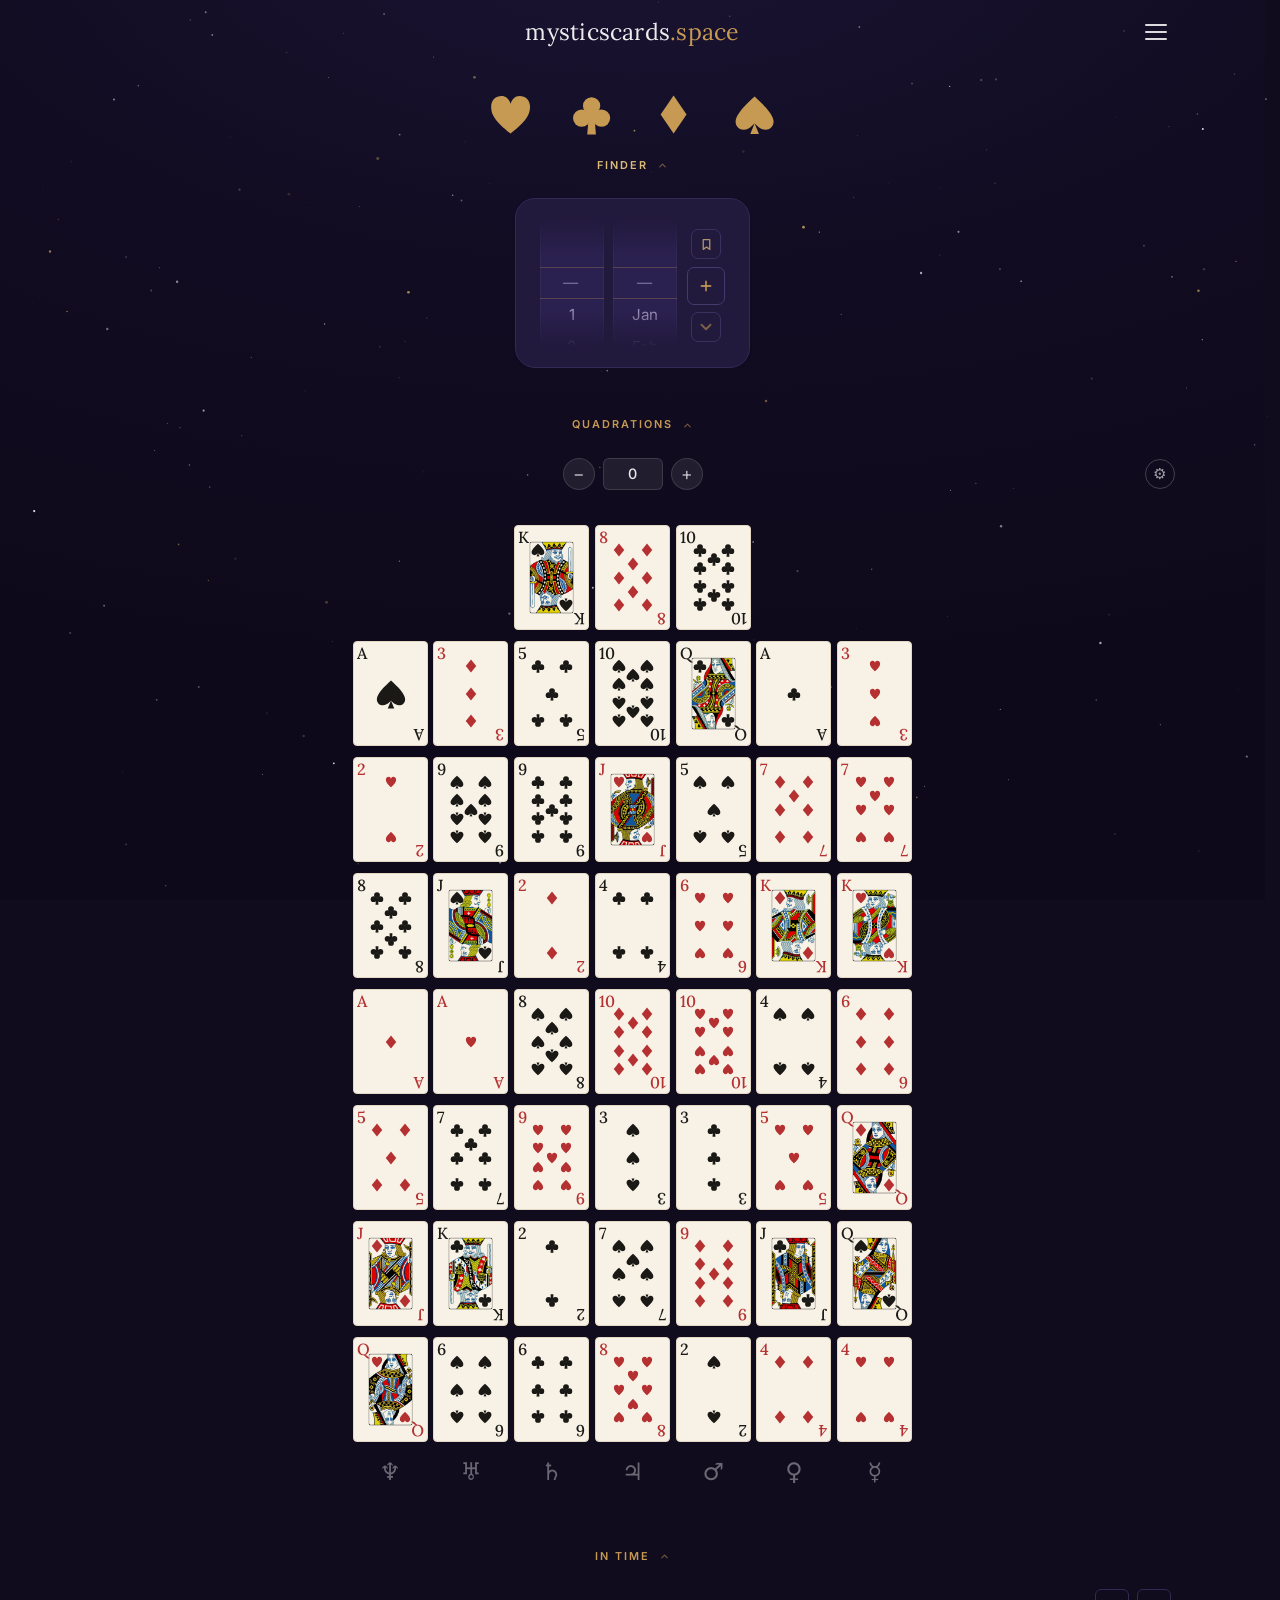
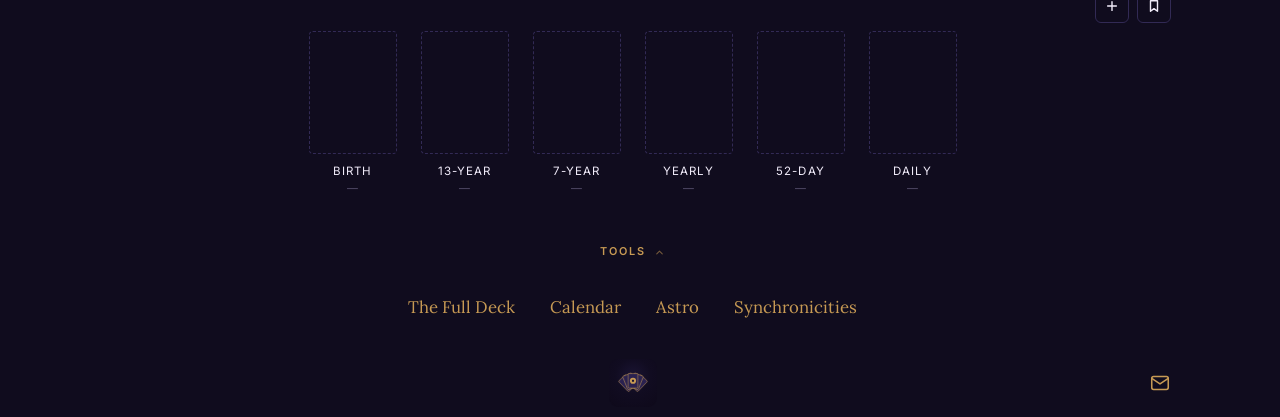
==== cardsoflife.html @ 6918ab8a "v2.2" ====
<!DOCTYPE html>
<html lang="en">
<head>
  <meta charset="UTF-8" />
  <meta name="viewport" content="width=device-width, initial-scale=1.0" />
  <title>Cards of Life — mysticscards.space</title>
  <link rel="preconnect" href="https://fonts.googleapis.com" />
  <link rel="preconnect" href="https://fonts.gstatic.com" crossorigin />
  <link href="https://fonts.googleapis.com/css2?family=Inter:wght@300;400;500;600&family=Lora:ital,wght@0,400;0,500;0,600;0,700;1,400;1,500&family=Rye&family=Roboto+Slab:wght@500;700&display=swap" rel="stylesheet" />
  <link rel="icon" href="favicon.ico" sizes="any" />
  <link rel="icon" href="assets/favicon.svg" type="image/svg+xml" />
  <link rel="apple-touch-icon" href="assets/apple-touch-icon.png" />
  <link rel="manifest" href="manifest.webmanifest" />
  <meta name="theme-color" content="#100c1e" />
  <meta name="description" content="Find your birth card and explore cardology — personality, life script, planetary periods, and relationship readings." />
  <meta property="og:type" content="website" />
  <meta property="og:site_name" content="mysticscards.space" />
  <meta property="og:title" content="Cards of Life" />
  <meta property="og:description" content="Find your birth card and explore cardology — personality, life script, planetary periods, and relationship readings." />
  <meta property="og:url" content="https://mysticscards.space/cardsoflife.html" />
  <meta property="og:image" content="https://mysticscards.space/assets/og-image.png" />
  <meta name="twitter:card" content="summary" />
  <meta name="version" content="1.35" />
  <link rel="canonical" href="https://mysticscards.space/cardsoflife.html" />
  <link rel="stylesheet" href="css/site.css" />
  <link rel="stylesheet" href="css/cardsoflife.css" />
</head>
<body class="starry">
<canvas class="stars-bg" aria-hidden="true"></canvas>
<script src="js/stars.js"></script>
<script src="js/site.js"></script>

<main>
<h1 class="vh">Cards of Life — Cardology</h1>

<!-- ── Card Elements: the four suits (always shown) + the thirteen numbers
     (revealed once a suit is selected). Click a glyph to drop its reading;
     ‹ › / ← → / swipe navigate. Mirrors the I Ching trigram row. ───────── -->
<section class="elements page-section" id="elements" aria-label="The suits, numbers, and planets of the deck">
  <div class="el-inner">
    <div class="suit-row" id="suitRow" role="list" aria-label="The four suits"></div>
    <!-- Reading-voice toggle (Claude | Olney) — hidden until a suit is picked
         (revealed with the number + planet rows via revealRows). Swaps every
         reading in the section between the modern (Claude) text and Olney H.
         Richmond's 1893 words; wired in js/cardsoflife.js (window.elementsVoice),
         persists in localStorage (cardsoflife_voice). Styled to match the I Ching
         Fu Xi / King Wen segmented pill. -->
    <div class="el-voice" id="elVoice" role="group" aria-label="Reading voice" hidden>
      <button type="button" class="el-voice-btn is-on" data-voice="modern" aria-pressed="true">Claude</button>
      <button type="button" class="el-voice-btn" data-voice="olney" aria-pressed="false">Olney</button>
    </div>
    <div class="num-row" id="numRow" role="list" aria-label="The thirteen numbers" hidden></div>
    <!-- The seven planets + the Crown — sits directly under the A–K row. Click a
         glyph to drop its reading (below); ‹ › / ← → / swipe navigate.
         Data: PLANET_DATA / PLANET_ORDER (js/planetdata.js). -->
    <div class="planet-row" id="planetRow" role="list" aria-label="The seven planets and the Crown" hidden></div>
    <div class="el-detailwrap">
      <div class="el-detailmin">
        <div class="el-detail" id="elDetail" aria-live="polite">
          <button class="el-nav el-prev" type="button" aria-label="Previous">‹</button>
          <div class="el-card">
            <div class="el-head">
              <span class="el-fig" id="elFig" aria-hidden="true"></span>
              <span class="el-name" id="elName"></span>
            </div>
            <div class="el-kws" id="elKws"></div>
            <div class="el-text" id="elText"></div>
            <p class="el-keynote" id="elKeynote"></p>
          </div>
          <button class="el-nav el-next" type="button" aria-label="Next">›</button>
        </div>
      </div>
    </div>
    <div class="pl-pop" id="plPop">
      <div class="pl-detailwrap"><div class="pl-detailmin">
        <div class="pl-detail" id="plDetail" aria-live="polite">
          <div class="pl-card">
            <div class="pl-head">
              <span class="pl-fig" id="plFig" aria-hidden="true"></span>
              <span class="pl-name" id="plName"></span>
            </div>
            <div class="pl-sub" id="plSub"></div>
            <div class="pl-kws" id="plKws"></div>
            <div class="pl-para" id="plPara"></div>
            <dl class="pl-attrs" id="plAttrs"></dl>
            <p class="pl-syn" id="plSyn"></p>
          </div>
        </div>
      </div></div>
    </div>
  </div>
</section>

<!-- ── Unified Card Finder ───────────────────────────────────────── -->
<section class="finder page-section section-open" id="finder" style="scroll-margin-top:64px">
  <button class="section-toggle" type="button"
          aria-expanded="true" aria-controls="finderBody"
          onclick="toggleSection('finder')">
    <span class="section-label">Finder</span>
    <svg class="section-chev" viewBox="0 0 24 24" fill="none" stroke="currentColor" stroke-width="2.4" stroke-linecap="round" stroke-linejoin="round" aria-hidden="true"><polyline points="6 9 12 15 18 9"/></svg>
  </button>
  <div class="section-bodywrap">
    <div class="section-bodymin" id="finderBody">
  <div class="finder-top" id="finderTop">
    <!-- Classic Day/Month dropdown form — the sole finder UI (the
         orrery and Olney-coins experiments are retired; we'll iterate
         on a fresh design from here). -->
    <div class="finder-inner">
    <div class="finder-form">
      <!-- Three columns: person 1 | toggle chip | person 2.
           In solo mode the right column is empty (just empty space
           reserved for the partner) and the chip shows "+". Click
           the chip to add a partner; the chip stays put in the
           middle and flips to "−". Click "−" to remove. The slots
           stack vertically under 480px. -->
      <div class="person-slots">
        <div class="person-slot person-self">
          <div class="finder-inputs">
            <div class="fw-frame"><div class="fw-wheel" id="fDayWheel" tabindex="0" role="listbox" aria-label="Birth day"></div><div class="fw-wheel-cell"></div></div>
            <div class="fw-frame"><div class="fw-wheel" id="fMonthWheel" tabindex="0" role="listbox" aria-label="Birth month"></div><div class="fw-wheel-cell"></div></div>
          </div>
          <!-- Source-of-truth selects — also serve as the visible dropdown
               shortcut when .finder-form.dd-on. Hidden by default. -->
          <div class="finder-dd-row">
            <select id="fDay" class="fw-bound" aria-label="Birth day"><option value="">DD</option><option value="1">1</option><option value="2">2</option><option value="3">3</option><option value="4">4</option><option value="5">5</option><option value="6">6</option><option value="7">7</option><option value="8">8</option><option value="9">9</option><option value="10">10</option><option value="11">11</option><option value="12">12</option><option value="13">13</option><option value="14">14</option><option value="15">15</option><option value="16">16</option><option value="17">17</option><option value="18">18</option><option value="19">19</option><option value="20">20</option><option value="21">21</option><option value="22">22</option><option value="23">23</option><option value="24">24</option><option value="25">25</option><option value="26">26</option><option value="27">27</option><option value="28">28</option><option value="29">29</option><option value="30">30</option><option value="31">31</option></select>
            <select id="fMonth" class="fw-bound" aria-label="Birth month">
              <option value="">MM</option>
              <option value="1">Jan</option><option value="2">Feb</option>
              <option value="3">Mar</option><option value="4">Apr</option>
              <option value="5">May</option><option value="6">Jun</option>
              <option value="7">Jul</option><option value="8">Aug</option>
              <option value="9">Sep</option><option value="10">Oct</option>
              <option value="11">Nov</option><option value="12">Dec</option>
            </select>
          </div>
          <!-- Rank/suit card picker — the chevron reveals these two dropdowns
               in place of the (retired) DD/MM selects; choosing a rank AND a
               suit loads that card's reading. Wired in js/cardsoflife.js. -->
          <div class="finder-cardpick-row" id="finderCardPick">
            <select id="cpRankSel" aria-label="Card rank">
              <option value="">Rank</option>
              <option value="A">Ace</option>
              <option value="2">Two</option><option value="3">Three</option>
              <option value="4">Four</option><option value="5">Five</option>
              <option value="6">Six</option><option value="7">Seven</option>
              <option value="8">Eight</option><option value="9">Nine</option>
              <option value="10">Ten</option>
              <option value="J">Jack</option><option value="Q">Queen</option>
              <option value="K">King</option>
            </select>
            <select id="cpSuitSel" aria-label="Card suit">
              <option value="">Suit</option>
              <option value="hearts">Hearts</option>
              <option value="clubs">Clubs</option>
              <option value="diamonds">Diamonds</option>
              <option value="spades">Spades</option>
            </select>
          </div>
        </div>
        <div class="person-divider">
          <button type="button" class="person-pick" id="finderPickBtn"
                  title="Load a saved birthday" aria-label="Load a saved birthday">
            <svg viewBox="0 0 16 16" fill="none" aria-hidden="true"><path d="M4 2h8v12l-4-3-4 3V2z" stroke="currentColor" stroke-width="1.6" stroke-linejoin="round"/></svg>
          </button>
          <button type="button" class="person-toggle" id="addSecondBtn"
                  onclick="toggleSecond()"
                  title="Add a second person for a relationship reading"
                  aria-label="Add a second person for a relationship reading">
            <span class="person-toggle-icon" id="personToggleIcon" aria-hidden="true"><svg viewBox="0 0 24 24" fill="none" stroke="currentColor" stroke-width="2.4" stroke-linecap="round" aria-hidden="true"><line x1="6" y1="12" x2="18" y2="12"/><line class="pt-v" x1="12" y1="6" x2="12" y2="18"/></svg></span>
          </button>
          <button type="button" class="dd-toggle" id="ddModeBtn"
                  onclick="toggleCardPicker()"
                  aria-expanded="false" aria-controls="finderCardPick"
                  title="Pick a card directly"
                  aria-label="Pick a card directly">
            <svg viewBox="0 0 24 24" fill="none" stroke="currentColor" stroke-width="2.4" stroke-linecap="round" stroke-linejoin="round" aria-hidden="true"><polyline points="6 9 12 15 18 9"/></svg>
          </button>
        </div>
        <div class="person-slot person-partner is-ghost" id="person2Wrap">
          <div class="person-partner-fields">
            <div class="finder-inputs">
              <div class="fw-frame"><div class="fw-wheel" id="relDay2Wheel" tabindex="0" role="listbox" aria-label="Second person birth day"></div><div class="fw-wheel-cell"></div></div>
              <div class="fw-frame"><div class="fw-wheel" id="relMonth2Wheel" tabindex="0" role="listbox" aria-label="Second person birth month"></div><div class="fw-wheel-cell"></div></div>
            </div>
            <div class="finder-dd-row">
              <select id="relDay2" class="fw-bound" aria-label="Second person birth day"><option value="">DD</option><option value="1">1</option><option value="2">2</option><option value="3">3</option><option value="4">4</option><option value="5">5</option><option value="6">6</option><option value="7">7</option><option value="8">8</option><option value="9">9</option><option value="10">10</option><option value="11">11</option><option value="12">12</option><option value="13">13</option><option value="14">14</option><option value="15">15</option><option value="16">16</option><option value="17">17</option><option value="18">18</option><option value="19">19</option><option value="20">20</option><option value="21">21</option><option value="22">22</option><option value="23">23</option><option value="24">24</option><option value="25">25</option><option value="26">26</option><option value="27">27</option><option value="28">28</option><option value="29">29</option><option value="30">30</option><option value="31">31</option></select>
              <select id="relMonth2" class="fw-bound" aria-label="Second person birth month">
                <option value="">MM</option>
                <option value="1">Jan</option><option value="2">Feb</option>
                <option value="3">Mar</option><option value="4">Apr</option>
                <option value="5">May</option><option value="6">Jun</option>
                <option value="7">Jul</option><option value="8">Aug</option>
                <option value="9">Sep</option><option value="10">Oct</option>
                <option value="11">Nov</option><option value="12">Dec</option>
              </select>
            </div>
            <!-- Partner's rank/suit card picker — mirror of person 1's; the same
                 chevron (.finder-form.cp-on) reveals both. Choosing a rank AND a
                 suit here resolves that card to a representative birthday and
                 drives the relationship reading. Wired in js/cardsoflife.js. -->
            <div class="finder-cardpick-row" id="finderCardPick2">
              <select id="cpRankSel2" aria-label="Second person card rank">
                <option value="">Rank</option>
                <option value="A">Ace</option>
                <option value="2">Two</option><option value="3">Three</option>
                <option value="4">Four</option><option value="5">Five</option>
                <option value="6">Six</option><option value="7">Seven</option>
                <option value="8">Eight</option><option value="9">Nine</option>
                <option value="10">Ten</option>
                <option value="J">Jack</option><option value="Q">Queen</option>
                <option value="K">King</option>
              </select>
              <select id="cpSuitSel2" aria-label="Second person card suit">
                <option value="">Suit</option>
                <option value="hearts">Hearts</option>
                <option value="clubs">Clubs</option>
                <option value="diamonds">Diamonds</option>
                <option value="spades">Spades</option>
              </select>
            </div>
          </div>
        </div>
      </div>
    </div>
    </div>
  </div>

  <div class="finder-result" id="finderResult">
    <div class="finder-result-inner">
      <div class="result-card-row">
        <div class="spread-card result-pip-card" id="rFace"></div>
        <div class="result-head-text">
          <div class="result-name" id="rName"></div>
          <div class="result-subtitle" id="rSubtitle"></div>
        </div>
        <div class="result-actions">
          <button type="button" class="result-toggle result-reload is-inactive" id="rReload" onclick="restoreFinderPick()" title="Back to your finder card" aria-label="Restore the finder's card into this view"><svg viewBox="0 0 24 24" fill="none" stroke="currentColor" stroke-width="2" stroke-linecap="round" stroke-linejoin="round" aria-hidden="true"><polyline points="1 4 1 10 7 10"/><path d="M3.51 15a9 9 0 1 0 2.13-9.36L1 10"/></svg></button>
          <button type="button" class="result-toggle result-olney is-inactive" id="rOlneyBtn" onclick="openOlneyPopup()" title="Open Richmond's 1893 reading" aria-label="Open Richmond's 1893 reading"><svg viewBox="0 0 24 24" fill="none" stroke="currentColor" stroke-width="1.7" stroke-linecap="round" stroke-linejoin="round" aria-hidden="true"><path d="M3 5.2C3 4.5 3.5 4 4.2 4H10c1.4 0 2.5 1.1 2.5 2.5V20c0-1.1-.9-2-2-2H4.2C3.5 18 3 17.5 3 16.8z"/><path d="M21 5.2C21 4.5 20.5 4 19.8 4H14c-1.4 0-2.5 1.1-2.5 2.5V20c0-1.1.9-2 2-2h6.3c.7 0 1.2-.5 1.2-1.2z"/></svg></button>
          <button type="button" class="result-toggle result-share" id="rShare" onclick="copyFinderLink(this)" title="Copy link to this card" aria-label="Copy link to this card"><svg viewBox="0 0 24 24" fill="none" stroke="currentColor" stroke-width="2" stroke-linecap="round" stroke-linejoin="round" aria-hidden="true"><path d="M10 13a5 5 0 0 0 7.54.54l3-3a5 5 0 0 0-7.07-7.07l-1.72 1.71"/><path d="M14 11a5 5 0 0 0-7.54-.54l-3 3a5 5 0 0 0 7.07 7.07l1.71-1.71"/></svg></button>
          <button type="button" class="result-toggle result-collapse" id="rCollapse" onclick="toggleFinderCollapse()" title="Minimise" aria-label="Minimise card details" aria-expanded="true"><svg viewBox="0 0 24 24" fill="none" stroke="currentColor" stroke-width="2.4" stroke-linecap="round" stroke-linejoin="round" aria-hidden="true"><polyline points="6 9 12 15 18 9"/></svg></button>
        </div>
      </div>
      <div class="result-body">
        <!-- The card's reading — shown by default; the minimise chevron in
             .result-actions collapses the whole .result-body. (Suit + Numerology
             live in the top #elements rows; the About/Essence chips were retired.) -->
        <div class="ns-pop open" id="nsPop">
          <div class="ns-detailwrap">
            <div class="ns-detailmin">
              <div class="ns-card" id="nsCardAbout">
                <!-- About body — no sub-header (the chip label says "About",
                     so an extra "About" heading on the body itself would just
                     repeat). Light + Shadow below DO keep their headers. -->
                <div class="ns-sub">
                  <div class="result-kws" id="rKws"></div>
                  <div class="result-personality" id="rPersonality"></div>
                  <p class="vow-text" id="rVow"></p>
                </div>
                <div class="ns-sub">
                  <h5 class="ns-sub-h">Light</h5>
                  <div id="rStrengths"></div>
                </div>
                <div class="ns-sub">
                  <h5 class="ns-sub-h">Shadow</h5>
                  <div id="rChallenges"></div>
                </div>
              </div>
              <!-- Life Script — lives INSIDE the .ns-detailmin so it unfurls
                   together with the About tab and collapses to zero when the
                   chip is inactive. (Suit + Numerology moved to the top
                   #elements rows; the Essence tab was retired.) -->
              <div class="result-life-script" id="rLifeScriptWrap">
                <h4>Life Script</h4>
                <div class="ls-grid" id="rLifeScript"></div>
              </div>
            </div>
          </div>
        </div>
      </div>
    </div>
  </div>

  <!-- Olney 1893 reading — opens as a book-style popup from the finder's Olney button.
       The panel itself (#rOlneyPanel) is rendered by _renderOlneyInto(R) just as before;
       moving it out of .finder-result-inner means it no longer takes up vertical space
       in the result panel and gets its own book-opening reveal. -->
  <div class="olney-overlay" id="olneyOverlay" role="dialog" aria-modal="true" aria-label="Richmond's 1893 reading" hidden>
    <div class="olney-book" id="olneyBook">
      <button type="button" class="ccard-close olney-close" id="olneyClose" onclick="closeOlneyPopup()" aria-label="Close">×</button>
      <button class="olney-nav olney-nav-prev" type="button" aria-label="Previous card" title="Previous card" onclick="olneyNavCard(-1)">&#8249;</button>
      <button class="olney-nav olney-nav-next" type="button" aria-label="Next card" title="Next card" onclick="olneyNavCard(1)">&#8250;</button>
      <div class="olney-book-inner">
        <div class="olney-panel" id="rOlneyPanel"></div>
      </div>
    </div>
  </div>

  <div class="rel-result" id="relResult">
    <div class="finder-result-inner">
      <div class="rel-note" id="relNote" style="display:none"></div>
      <div class="rel-header">
        <div class="rel-equation">
          <div class="spread-card" id="relCard1"></div>
          <span class="rel-eq-op">+</span>
          <div class="spread-card" id="relCard2"></div>
          <span class="rel-eq-op" id="relEqEquals">=</span>
          <div class="spread-card rel-result-pip" id="relCardResult"></div>
        </div>
        <div class="rel-names">
          <div class="rel-names-pair" id="relNamesPair"></div>
          <div class="rel-result-name" id="relRName"></div>
          <div class="result-subtitle" id="relRSubtitle"></div>
        </div>
        <div class="result-meta" id="relRMeta">
          <div class="ccard-planets" id="relRPlanets"></div>
          <div class="result-vals" id="relRVals"></div>
          <div class="result-displace" id="relRDisplace"></div>
        </div>
        <div class="result-actions">
          <button type="button" class="result-toggle result-reload is-inactive" id="relReload" onclick="restoreFinderPick()" title="Back to your finder card" aria-label="Restore the finder's relationship card into this view"><svg viewBox="0 0 24 24" fill="none" stroke="currentColor" stroke-width="2" stroke-linecap="round" stroke-linejoin="round" aria-hidden="true"><polyline points="1 4 1 10 7 10"/><path d="M3.51 15a9 9 0 1 0 2.13-9.36L1 10"/></svg></button>
          <button type="button" class="result-toggle result-olney is-inactive" id="relOlneyBtn" onclick="openOlneyPopup()" title="Open Richmond's 1893 reading" aria-label="Open Richmond's 1893 reading"><svg viewBox="0 0 24 24" fill="none" stroke="currentColor" stroke-width="1.7" stroke-linecap="round" stroke-linejoin="round" aria-hidden="true"><path d="M3 5.2C3 4.5 3.5 4 4.2 4H10c1.4 0 2.5 1.1 2.5 2.5V20c0-1.1-.9-2-2-2H4.2C3.5 18 3 17.5 3 16.8z"/><path d="M21 5.2C21 4.5 20.5 4 19.8 4H14c-1.4 0-2.5 1.1-2.5 2.5V20c0-1.1.9-2 2-2h6.3c.7 0 1.2-.5 1.2-1.2z"/></svg></button>
          <button type="button" class="result-toggle result-share" id="relShare" onclick="copyFinderLink(this)" title="Copy link to this relationship" aria-label="Copy link to this relationship"><svg viewBox="0 0 24 24" fill="none" stroke="currentColor" stroke-width="2" stroke-linecap="round" stroke-linejoin="round" aria-hidden="true"><path d="M10 13a5 5 0 0 0 7.54.54l3-3a5 5 0 0 0-7.07-7.07l-1.72 1.71"/><path d="M14 11a5 5 0 0 0-7.54-.54l-3 3a5 5 0 0 0 7.07 7.07l1.71-1.71"/></svg></button>
          <button type="button" class="result-toggle result-collapse" id="relCollapse" onclick="toggleRelCollapse()" title="Minimise" aria-label="Minimise relationship details" aria-expanded="true"><svg viewBox="0 0 24 24" fill="none" stroke="currentColor" stroke-width="2.4" stroke-linecap="round" stroke-linejoin="round" aria-hidden="true"><polyline points="6 9 12 15 18 9"/></svg></button>
        </div>
        <div class="rel-result-kws" id="relRKws"></div>
      </div>
      <div class="result-dates" id="relRDates" style="display:none; text-align:center; margin: .5rem 0 .75rem;"></div>
      <div class="rel-bond" id="relBond" style="display:none"></div>
      <div class="rel-conn-wrap" id="relConnections" style="display:none">
        <h4 class="rel-conn-h">Connections</h4>
        <div id="relConnBody"></div>
      </div>
      <div class="result-body">
        <div class="result-left">
          <div class="result-box">
            <h4>About</h4>
            <div class="result-personality" id="relRPersonality"></div>
            <p class="vow-text" id="relRVow"></p>
          </div>
        </div>
        <div class="result-right">
          <div class="result-grid">
            <div class="result-box">
              <h4>Light</h4>
              <div id="relRStrengths"></div>
            </div>
            <div class="result-box">
              <h4>Shadow</h4>
              <div id="relRChallenges"></div>
            </div>
          </div>
        </div>
      </div>
    </div>
  </div>


    </div><!-- /.section-bodymin -->
  </div><!-- /.section-bodywrap -->
</section>

<!-- ── Annual Spreads ───────────────────────────────────────────── -->
<section class="spreads page-section section-open" id="spreads">
  <button class="section-toggle" type="button"
          aria-expanded="true" aria-controls="spreadsBody"
          onclick="toggleSection('spreads')">
    <span class="section-label">Quadrations</span>
    <svg class="section-chev" viewBox="0 0 24 24" fill="none" stroke="currentColor" stroke-width="2.4" stroke-linecap="round" stroke-linejoin="round" aria-hidden="true"><polyline points="6 9 12 15 18 9"/></svg>
  </button>
  <div class="section-bodywrap">
    <div class="section-bodymin" id="spreadsBody">
  <div class="container">
    <div class="spreads-top">
      <div class="q-quad-header">
        <div class="age-selector">
          <div class="age-controls-wrap qm-annual">
            <div class="q-age-slot">
              <div class="age-controls">
                <button class="age-btn" id="ageDown" aria-label="Previous age">−</button>
                <input type="number" id="ageInput" class="age-input" min="0" max="89" value="0" aria-label="Age">
                <button class="age-btn" id="ageUp" aria-label="Next age">+</button>
              </div>
              <span class="q-mode-current" id="qModeCurrent" aria-live="polite">Age</span>
            </div>
          </div>
        </div>
        <div class="q-settings-wrap">
          <button type="button" class="q-disp-icon" id="qSettingsBtn"
                  aria-haspopup="true" aria-expanded="false" aria-controls="qSettingsPanel"
                  aria-label="Quadrations settings" title="Settings">⚙</button>
        </div>
      </div>
      <div class="q-settings-panel" id="qSettingsPanel">
        <div class="q-settings-inner">
          <div class="q-setting-row q-setting-row--mode">
            <span class="q-setting-label">View</span>
            <div class="q-mode-labels">
              <button class="q-mode-label" id="qSpiritBtn" onclick="qSetMode('spirit')">Spirit</button>
              <button class="q-mode-label active" id="qAnnualBtn" onclick="qSetMode('annual')">Age</button>
              <button class="q-mode-label" id="qLifeBtn" onclick="qSetMode('life')">Life</button>
            </div>
          </div>
          <div class="q-setting-row">
            <span class="q-setting-label">Alternate court cards</span>
            <button type="button" class="q-switch" id="qAlt" role="switch" aria-checked="false"
                    aria-label="Alternate court cards" onclick="qToggleAltCourts()"><span class="q-switch-knob"></span></button>
          </div>
          <div class="q-setting-row">
            <span class="q-setting-label">Show displacements</span>
            <button type="button" class="q-switch" id="qDisp" role="switch" aria-checked="false"
                    aria-label="Show displacements" onclick="qToggleDisplace()"><span class="q-switch-knob"></span></button>
          </div>
          <div class="q-setting-row q-setting-row--size">
            <span class="q-setting-label">Card size</span>
            <div class="q-size-row" role="group" aria-label="Card size">
              <span class="q-size-ico q-size-ico--sm" aria-hidden="true">A</span>
              <input type="range" id="qSizeSlider" class="q-size-slider" min="60" max="150" step="5" value="100"
                     aria-label="Card size" title="Card size" oninput="qSetCardSize(this.value)">
              <span class="q-size-ico q-size-ico--lg" aria-hidden="true">A</span>
              <span class="q-size-val" id="qSizeVal">100%</span>
            </div>
          </div>
        </div>
      </div>
    </div>
    <div class="spread-layout">
      <div class="spread-wrap">
        <div class="spread-stack">
          <div id="annualGrid" class="spread-grid"></div>
        </div>
      </div>
    </div>
  </div>
    </div><!-- /.section-bodymin -->
  </div><!-- /.section-bodywrap -->
</section>

<!-- ── Personal Cards (Birth / Yearly / 52-day / Daily) ──────────── -->
<section class="personal-cards page-section section-open" id="personalCards">
  <button class="section-toggle" type="button"
          aria-expanded="true" aria-controls="personalCardsBody"
          onclick="toggleSection('personalCards')">
    <span class="section-label">In Time</span>
    <svg class="section-chev" viewBox="0 0 24 24" fill="none" stroke="currentColor" stroke-width="2.4" stroke-linecap="round" stroke-linejoin="round" aria-hidden="true"><polyline points="6 9 12 15 18 9"/></svg>
  </button>
  <div class="section-bodywrap">
    <div class="section-bodymin" id="personalCardsBody">
  <div class="container">
    <div class="spreads-top">
      <div class="birth-actions">
        <button class="birth-btn icon-btn" id="birthAddBtn" type="button" title="Add a birthday" aria-label="Add a birthday"><svg viewBox="0 0 16 16" fill="none" aria-hidden="true"><path d="M8 3v10M3 8h10" stroke="currentColor" stroke-width="1.6" stroke-linecap="round"/></svg></button>
        <button class="birth-btn icon-btn" id="birthListBtn" type="button" title="Saved birthdays" aria-label="Saved birthdays"><svg viewBox="0 0 16 16" fill="none" aria-hidden="true"><path d="M4 2h8v12l-4-3-4 3V2z" stroke="currentColor" stroke-width="1.6" stroke-linejoin="round"/></svg><span class="birth-btn-badge" id="birthListBadge"></span></button>
      </div>
    </div>
    <div class="pcards-row" id="pcardsRow"></div>
    <div class="pcards-empty" id="pcardsEmpty" style="display:none"></div>
    <div class="pcards-date-bar" id="pcardsDateBar">
      <button class="pdate-nav" type="button" data-shift-year="-1"  title="−1 year"  aria-label="Back one year">«</button>
      <button class="pdate-nav" type="button" data-shift-month="-1" title="−1 month" aria-label="Back one month">‹‹</button>
      <button class="pdate-nav" type="button" data-shift-day="-1"   title="Previous day" aria-label="Previous day">‹</button>
      <button class="pdate-label" id="pcardsDateLabel" type="button" title="Pick a date" aria-label="Pick a date"></button>
      <input class="pdate-input" id="pcardsDateInput" type="date" tabindex="-1" aria-hidden="true" />
      <button class="pdate-nav" type="button" data-shift-day="1"    title="Next day"    aria-label="Next day">›</button>
      <button class="pdate-nav" type="button" data-shift-month="1"  title="+1 month"    aria-label="Forward one month">››</button>
      <button class="pdate-nav" type="button" data-shift-year="1"   title="+1 year"     aria-label="Forward one year">»</button>
    </div>
    <button class="pdate-today" id="pcardsTodayBtn" type="button" title="Reset to today">↻ Today</button>
  </div>
    </div><!-- /.section-bodymin -->
  </div><!-- /.section-bodywrap -->
</section>

<!-- ── Tools ─────────────────────────────────────────────────────── -->
<section class="tools-section page-section section-open" id="tools">
  <button class="section-toggle" type="button"
          aria-expanded="true" aria-controls="toolsBody"
          onclick="toggleSection('tools'); onToolsSectionToggle()">
    <span class="section-label">Tools</span>
    <svg class="section-chev" viewBox="0 0 24 24" fill="none" stroke="currentColor" stroke-width="2.4" stroke-linecap="round" stroke-linejoin="round" aria-hidden="true"><polyline points="6 9 12 15 18 9"/></svg>
  </button>
  <div class="section-bodywrap">
    <div class="section-bodymin" id="toolsBody">
  <div class="container">
    <div class="tools-pop" id="toolsPop">
    <div class="tools-grid">
      <button class="tool-card-btn is-toggle" id="browseToolBtn" aria-expanded="false" aria-controls="browsePanel" onclick="toggleToolPanel('browse')"><span class="tool-card-text"><span class="tool-card-name">The Full Deck</span></span></button>
      <button class="tool-card-btn is-toggle" id="calToolBtn" aria-expanded="false" aria-controls="calPanel" onclick="toggleToolPanel('cal')"><span class="tool-card-text"><span class="tool-card-name">Calendar</span></span></button>
      <button class="tool-card-btn is-toggle" id="astroToolBtn" aria-expanded="false" aria-controls="astroPanel" onclick="toggleToolPanel('astro')"><span class="tool-card-text"><span class="tool-card-name">Astro</span></span></button>
      <button class="tool-card-btn is-toggle" id="syncToolBtn" aria-expanded="false" aria-controls="syncPanel" onclick="toggleToolPanel('sync')"><span class="tool-card-text"><span class="tool-card-name">Synchronicities</span></span></button>
    </div>

    <div class="tool-panels">

      <!-- Inline panel: Year Calendar (the birthday → card grid, moved here from the Finder) -->
      <div class="tool-panel" id="calPanel" role="region" aria-labelledby="calToolBtn">
        <div class="cal-modal tool-modal" style="max-width:600px;">
          <div class="cal-scroll-wrap">
            <div class="cal-grid-main" id="calGrid"></div>
          </div>
        </div>
      </div>

      <!-- Inline panel: Astrology (lazy-loaded) -->
      <div class="tool-panel" id="astroPanel" role="region" aria-labelledby="astroToolBtn">
        <div class="cal-modal tool-modal" style="max-width:860px;">
          <div id="astroContent">
            <p class="astro-intro-note">Draw a chart below to see planetary positions at birth — add a birthplace and you'll also get your exact solar time at birth.</p>
            <div class="astro-form" id="astroForm">
              <!-- Row 1: Day / Month / Year / Time -->
              <div class="astro-form-row">
                <label class="astro-field"><span class="astro-field-lbl">Day</span>
                  <select id="aDay" aria-label="Day"></select></label>
                <label class="astro-field"><span class="astro-field-lbl">Month</span>
                  <select id="aMonth" aria-label="Month"></select></label>
                <label class="astro-field"><span class="astro-field-lbl">Year</span>
                  <input id="aYear" type="number" min="1700" max="2200" value="1990" aria-label="Year" /></label>
                <label class="astro-field"><span class="astro-field-lbl">Time</span>
                  <input id="aTime" type="time" value="12:00" aria-label="Time" /></label>
              </div>
              <!-- Row 2: Birthplace + Draw -->
              <div class="astro-form-row">
                <label class="astro-field astro-field-place"><span class="astro-field-lbl">Birthplace</span>
                  <input id="aPlace" type="text" list="aTzList" placeholder="city or zone" autocomplete="off" aria-label="Birthplace" />
                  <datalist id="aTzList"></datalist></label>
                <button class="btn btn--gold astro-draw-btn" id="aDrawBtn" onclick="astroLiteDraw()">Draw</button>
              </div>
            </div>
            <div id="astroLoading" style="display:none;text-align:center;padding:2rem;color:var(--muted);font-size:.85rem;">Loading astronomy engine…</div>
            <div id="astroResult" style="display:none;">
              <div class="astro-solar-strip" id="aSolarStrip"></div>
              <div class="astro-birth-card" id="aBirthCard"></div>
              <div class="astro-table-controls">
                <div class="astro-zodiac-seg" role="group" aria-label="Zodiac">
                  <button type="button" class="astro-zod-btn" id="aZod-tropical" aria-pressed="true"  title="Equal 30° signs anchored to the seasons — the Western tradition" onclick="astroLiteSetZodiac('tropical')">Seasonal</button>
                  <button type="button" class="astro-zod-btn" id="aZod-lahiri"   aria-pressed="false" title="Signs aligned to the actual constellations (offset by the ayanamsa) — the sidereal / Vedic tradition" onclick="astroLiteSetZodiac('lahiri')">Constellational</button>
                </div>
                <button class="astro-more-btn" id="aMoreBtn" type="button" aria-expanded="false" onclick="astroLiteToggleExtras()" title="Show more" aria-label="Show more planets"><svg viewBox="0 0 24 24" fill="none" stroke="currentColor" stroke-width="2.4" stroke-linecap="round" stroke-linejoin="round" aria-hidden="true"><polyline points="6 9 12 15 18 9"/></svg></button>
              </div>
              <div class="astro-table-wrap">
                <table class="astro-pl-table" id="aPlTable"></table>
              </div>
            </div>
          </div>
        </div>
      </div>

      <!-- Inline panel: All Cards -->
      <div class="tool-panel" id="browsePanel" role="region" aria-labelledby="browseToolBtn">
        <div class="cal-modal tool-modal">
          <div class="sv-calc">
            <div class="sv-calc-inputs">
              <label class="sv-field"><span class="sv-field-lbl">Day</span><input type="number" id="svDay" min="1" max="31" step="1" inputmode="numeric" placeholder="DD" aria-label="Day of month" oninput="svCalcUpdate()"></label>
              <span class="sv-slash" aria-hidden="true">/</span>
              <label class="sv-field"><span class="sv-field-lbl">Month</span><input type="number" id="svMonth" min="1" max="12" step="1" inputmode="numeric" placeholder="MM" aria-label="Month" oninput="svCalcUpdate()"></label>

              <!-- Suit filter, collapsed to one trigger icon (was its own row of
                   4 always-visible chips below) — pops a small menu on click. -->
              <div class="suit-menu" id="suitMenu">
                <button class="suit-filter-btn suit-menu-btn" id="suitMenuBtn" type="button"
                        aria-haspopup="true" aria-expanded="false" aria-label="Filter by suit"
                        onclick="toggleSuitMenu()">
                  <span class="suit-menu-icon" id="suitMenuIcon">
                    <span class="hearts">♥</span><span class="clubs">♣</span><span class="diamonds">♦</span><span class="spades">♠</span>
                  </span>
                </button>
                <div class="suit-menu-pop" id="suitMenuPop">
                  <button class="suit-filter-btn hearts"   id="sf-hearts"   aria-label="Filter by hearts"   aria-pressed="false" onclick="setBrowseSuit('hearts')">♥</button>
                  <button class="suit-filter-btn clubs"    id="sf-clubs"    aria-label="Filter by clubs"    aria-pressed="false" onclick="setBrowseSuit('clubs')">♣</button>
                  <button class="suit-filter-btn diamonds" id="sf-diamonds" aria-label="Filter by diamonds" aria-pressed="false" onclick="setBrowseSuit('diamonds')">♦</button>
                  <button class="suit-filter-btn spades"   id="sf-spades"   aria-label="Filter by spades"   aria-pressed="false" onclick="setBrowseSuit('spades')">♠</button>
                </div>
              </div>
            </div>
            <p class="browse-sv-formula" id="svFormula" aria-live="polite">Solar Value &nbsp;=&nbsp; <strong>55</strong> &nbsp;&minus;&nbsp; (2 &times; month &nbsp;+&nbsp; day)</p>
          </div>
          <div class="spread-wrap">
            <div class="spread-grid" id="browseGrid"></div>
          </div>
        </div>
      </div>

      <!-- Inline panel: Synchronicities (placeholder — the numeric correspondences
           between the deck and the calendar, music, etc. Content is fully drafted
           and verified in dev/Book of Life/synchronicities-list.md but not yet
           wired in; this note stands in until it's ready. -->
      <div class="tool-panel" id="syncPanel" role="region" aria-labelledby="syncToolBtn">
        <div class="cal-modal tool-modal">
          <p class="sync-wip">This section is under construction — check back soon.</p>
        </div>
      </div>

    </div>
    </div><!-- /tools-pop -->
  </div>
    </div><!-- /.section-bodymin -->
  </div><!-- /.section-bodywrap -->
</section>

<!-- ── Compare Card Popup ───────────────────────────────────────── -->
<div class="ccard-overlay" id="ccardOverlay">
  <div class="ccard-popup" id="ccardPopup">
    <button class="ccard-close" type="button" aria-label="Close" title="Close" onclick="event.stopPropagation(); closeCompareCard()">✕</button>
    <button class="ccard-nav ccard-nav-prev" type="button" aria-label="Previous card" title="Previous card" onclick="event.stopPropagation(); ccNavCard(-1)">&#8249;</button>
    <button class="ccard-nav ccard-nav-next" type="button" aria-label="Next card" title="Next card" onclick="event.stopPropagation(); ccNavCard(1)">&#8250;</button>
    <div class="ccard-solar" id="ccSolarWrap">
      <span class="ccard-solar-value" id="ccSolar">—</span>
    </div>
    <div class="ccard-header">
      <div class="spread-card" id="ccFace"></div>
      <div class="ccard-info">
        <div class="ccard-name"     id="ccName"></div>
        <div class="ccard-subtitle" id="ccSubtitle"></div>
        <div class="ccard-stat-value ccard-planets" id="ccPlanets"></div>
        <div class="ccard-stat-value ccard-displace" id="ccDisplace"></div>
        <div class="ccard-dates"    id="ccDates"></div>
      </div>
    </div>
    <div class="ccard-body">
      <div class="ccard-personality" id="ccPersonality"></div>
    </div>
    <div class="ccard-footer">
      <button class="ccard-load-btn secondary" onclick="event.stopPropagation(); loadCardPick()">Load in Quadrations</button>
      <button class="ccard-load-btn" onclick="event.stopPropagation(); loadCardInFinder()">Load in Finder</button>
    </div>
  </div>
</div>

<!-- ── Saved birthdays (body-level overlay; escapes the Your Cards
     section's overflow:hidden so the list scrolls, and holds add +
     import/export) ─────────────────────────────────────────────── -->
<div class="bday-overlay" id="bdayOverlay" role="dialog" aria-modal="true" aria-labelledby="bdayTitle">
  <div class="bday-modal" id="bdayModal">
    <div class="bday-head">
      <svg class="bday-head-mark" viewBox="0 0 16 16" fill="none" aria-hidden="true"><path d="M4 2h8v12l-4-3-4 3V2z" stroke="currentColor" stroke-width="1.4" stroke-linejoin="round"/></svg>
      <h2 class="bday-title" id="bdayTitle">Saved birthdays</h2>
      <span class="bday-count" id="bdayCount" aria-hidden="true"></span>
      <button class="bday-close" id="bdayClose" type="button" aria-label="Close" title="Close">✕</button>
    </div>
    <div class="bday-toolbar">
      <button class="birth-btn bday-add" id="bdayAddBtn" type="button">＋ Add birthday</button>
      <div class="bday-io">
        <button class="birth-btn" id="bdayImportBtn" type="button" title="Import a saved birthdays file">Import</button>
        <button class="birth-btn" id="bdayExportBtn" type="button" title="Download your saved birthdays">Export</button>
      </div>
    </div>
    <div class="bday-target" id="bdayTarget" hidden>
      <span class="bday-target-label">For</span>
      <div class="bday-seg" role="group" aria-label="Which person to fill">
        <button type="button" class="bday-seg-btn" id="bdayTargetSelf" data-target="self">You</button>
        <button type="button" class="bday-seg-btn" id="bdayTargetPartner" data-target="partner">Partner</button>
      </div>
    </div>
    <div class="birth-add-panel bday-addform" id="birthAddPanel">
      <div class="birth-add-row">
        <input class="dd" id="baDay"   type="text" inputmode="numeric" pattern="[0-9]*" maxlength="2" placeholder="DD" aria-label="Day" />
        <span class="sep">/</span>
        <input class="mm" id="baMonth" type="text" inputmode="numeric" pattern="[0-9]*" maxlength="2" placeholder="MM" aria-label="Month" />
        <span class="sep">/</span>
        <input class="yy" id="baYear"  type="text" inputmode="numeric" pattern="[0-9]*" maxlength="4" placeholder="YYYY" aria-label="Year" />
        <button class="birth-add-save" id="birthAddSave" type="button" title="Save birthday" aria-label="Save birthday"><svg viewBox="0 0 16 16" fill="currentColor" aria-hidden="true"><path fill-rule="evenodd" d="M1 1H10L14 5V15H1ZM3 2H8V6.5H3ZM3 10.5H13V14H3Z"/></svg></button>
      </div>
      <input class="birth-add-name" id="baName" type="text" placeholder="Name" maxlength="60" />
      <div class="birth-add-error" id="birthAddError" role="alert" aria-live="assertive"></div>
    </div>
    <div class="bday-list" id="birthPanel"></div>
    <p class="bday-note">Saved in this browser only. Export to back up or move to another device.</p>
    <input type="file" id="bdayImportFile" accept="application/json,.json" hidden />
  </div>
</div>

<script src="js/cardsdata.js"></script>
<script src="js/richmonddata.js"></script>
<!-- The five period-reading data files (daily / period / year / sevenyear /
     thirteenyear carddata, ~490KB together) are LAZY-LOADED by
     _loadPeriodScripts() in js/cardsoflife.js — warmed on first pointerover of
     the Your Cards row, awaited by openPeriodReading — the same pattern as the
     astrology engine. Only the popup's {period,planet} readings need them. -->
<script src="js/planetdata.js"></script>
<script src="js/cardsoflife.js"></script>

<!-- ── Footer ───────────────────────────────────────────────────── -->
</main>
<footer class="site-footer">
  <div class="sf-inner"></div>
</footer>
</body>
</html>
---- css/site.css ----
/* ════════════════════════════════════════════════════════════════
   site.css — shared tokens, reset, typography, and site header
   All pages link this. Page-specific styles stay in inline <style>.
   ════════════════════════════════════════════════════════════════ */

/* ── Design tokens ─────────────────────────────────────────────── */
:root {
  /* ── Dark deep-purple theme ──────────────────────────────────────
     Warm gold accents on a deep violet ground. The AA helper tokens
     (--gold-ink, --ink-muted) are LIGHT here — small text sits on the
     dark surfaces, not on a light page. Playing-card faces keep their
     own light paper (--card-paper) so the dark suit pips stay legible. */
  --bg:            #100c1e;   /* deepened to the hero's darker violet (site-wide) */
  --surface:       #221a3d;
  --surface-alt:   #2b2150;
  --text:          #f1ecfa;
  --muted:         #9a90b8;   /* large / decorative only */
  --secondary:     #c8bfe0;
  --accent:        #1b1436;   /* header / footer / band chrome */
  --gold:          #c79a54;
  --gold-light:    #2e2450;   /* subtle violet highlight fill (was a cream) */
  --gold-ink:      #ddbb78;   /* light gold — small text on dark bg (AA 4.5:1) */
  --ink-muted:     #b7add6;   /* light muted — small text on dark bg (AA 4.5:1) */
  --rule:          #2c2550;
  --rule-strong:   #443a6b;
  --yang:          #1a1916;   /* card pip / yang line — used on light paper */
  --red:           #b53030;   /* hearts / diamonds — on light card paper */
  --green:         #1a1916;   /* clubs (render near-black on card paper) */
  --navy:          #1a1916;   /* spades */
  --text-muted:    #9a90b8;
  --card-dark:     #1a1916;
  --card-paper:    #f7f1e6;   /* warm paper for playing-card faces */
  --band:          #241c46;   /* full-bleed dark band (deep violet) */
  --border:        #322a55;
  --code-bg:       #241c46;
  --r-sm:          6px;
  --r-md:          12px;
  --r-lg:          20px;
  --card-radius:   4px;        /* playing-card faces — gentle real-card corners */
  --sh-sm:         0 1px 3px rgba(0,0,0,.07), 0 1px 2px rgba(0,0,0,.04);
  --sh-md:         0 4px 16px rgba(0,0,0,.08), 0 2px 6px rgba(0,0,0,.04);
  --sh-lg:         0 16px 48px rgba(0,0,0,.12), 0 4px 16px rgba(0,0,0,.06);
  --max-w:         1140px;
  --quadration-max-w: 560px;         /* shared cap for the quadration grid + finder grids that should track its size (life-script + connection mini-grids use 75% of this) */
  --section-gap:   var(--space-7);   /* vertical gap between stacked page sections (3rem) */
  --serif:         'Lora', Georgia, serif;
  --sans:          'Inter', system-ui, sans-serif;
  --mono:          'SFMono-Regular', ui-monospace, Menlo, Consolas, monospace;
  --ease:          .18s ease;
  /* ── Spacing scale ───────────────────────────────────────────────
     The intended rhythm. Adopt these for paddings/margins/gaps instead of
     typing rem values; --section-gap is derived from it. Existing off-grid
     values (.4/.45/.85/1.25/1.75rem…) are being migrated incrementally. */
  --space-1:       .25rem;
  --space-2:       .5rem;
  --space-3:       .75rem;
  --space-4:       1rem;
  --space-5:       1.5rem;
  --space-6:       2rem;
  --space-7:       3rem;
  /* ── Type scale ──────────────────────────────────────────────────
     Role-named font sizes; the heading registers + .subtitle/.lead are
     wired to these. New UI text should reference a token, not a literal. */
  --text-xs:       .8rem;     /* small caps labels, subtitle */
  --text-sm:       .85rem;    /* h3 / small text */
  --text-base:     1rem;      /* body (html root is 16px) */
  --text-md:       1.05rem;   /* lead paragraph */
  --text-lg:       1.35rem;   /* h2 */
  --text-xl:       2.2rem;    /* h1 */
}

/* ── Reset ──────────────────────────────────────────────────────── */
*, *::before, *::after { box-sizing: border-box; margin: 0; padding: 0; }
/* Root background matches the theme so the desktop overscroll/rubber-band area
   (when you scroll past the top or bottom) shows the deep-violet ground, not a
   white bar. overscroll-behavior-y also stops the bounce where supported.
   IMPORTANT: the starfield canvas (.stars-bg) is position:fixed; z-index:-1, so
   the stars only show through when the violet ground is painted on the ROOT
   (html) BEHIND that negative layer — a background on <body> paints ABOVE the
   canvas and hides the stars. So starry pages put the gradient on the root via
   html:has(body.starry) below, and body.starry itself stays transparent. The
   solid var(--bg) here is the fallback (keeps overscroll violet; flat violet if
   :has is unsupported). */
html { font-size: 16px; scroll-behavior: smooth; scrollbar-gutter: stable; background: var(--bg); overscroll-behavior-y: none; }
/* Starry pages: paint the drifting-star ground on the root so it sits behind the
   z-index:-1 star canvas (see .stars-bg + body.starry). */
html:has(body.starry) {
  background: radial-gradient(125% 85% at 50% -8%, #1a1433 0%, #110c21 46%, #0e091a 100%) fixed;
  /* the shorthand above resets background-color to transparent; restore the solid
     violet base so overscroll / svh-dvh gaps never flash white behind the fixed
     gradient (the gradient still paints the viewport on top). */
  background-color: var(--bg);
}
/* Lock horizontal scroll site-wide. Needs to be on BOTH html and body for
   iOS Safari (body-only is ignored), plus overscroll-behavior-x to kill
   the rubber-band elastic pan. position: relative gives layout a fresh
   containing block (another iOS-Safari requirement). */
html { overflow-x: hidden; overscroll-behavior-x: none; }
body {
  background: var(--bg);
  color: var(--text);
  font-family: var(--sans);
  line-height: 1.7;
  -webkit-font-smoothing: antialiased;
  display: flex;
  flex-direction: column;
  min-height: 100vh;
  overflow-x: hidden;
  overscroll-behavior-x: none;
  position: relative;
  max-width: 100vw;
}

/* ── Starfield background (shared) ─────────────────────────────────
   A fixed, full-viewport canvas of drifting, twinkling stars sits behind
   all content on a deep-violet ground. Opt in with `body.starry` + a
   `<canvas class="stars-bg">`; the animation lives in js/stars.js and
   honours prefers-reduced-motion. The violet gradient (the homepage's
   established starfield ground, kept verbatim) is painted on the ROOT via
   html:has(body.starry) above, so it sits behind the z-index:-1 canvas;
   body.starry stays transparent so it never paints over the stars. */
body.starry {
  background: transparent;
}
.stars-bg {
  position: fixed; inset: 0;
  width: 100%; height: 100%;
  z-index: -1; pointer-events: none;
}
a { color: inherit; text-decoration: none; }

/* Visible keyboard focus, site-wide (a11y 2.4.7). Uses :focus-visible so it
   only shows for keyboard/AT users, never on mouse click. */
:focus-visible { outline: 2px solid var(--gold); outline-offset: 2px; border-radius: 3px; }

/* Skip-to-content link (a11y 2.4.1) — off-screen until focused, then slides in
   over the sticky header. Injected with the header by site.js. */
.skip-link {
  position: fixed; left: 12px; top: -56px; z-index: 300;
  background: var(--accent); color: #fff;
  padding: .6rem 1rem; border-radius: 0 0 10px 10px;
  font-size: .8rem; font-weight: 600; letter-spacing: .04em;
  text-decoration: none; transition: top .16s ease;
}
.skip-link:focus { top: 0; }
.main-anchor { position: absolute; width: 0; height: 0; overflow: hidden; }

/* Visually-hidden utility — content stays in the DOM (and the accessibility/SEO
   document outline) but is clipped from view. Used for the per-page <h1 class="vh">
   that gives each tool page a proper top-level heading without a visible title.
   Promoted here from index.html now that several pages use it. */
.vh {
  position: absolute !important; width: 1px; height: 1px;
  padding: 0; margin: -1px; overflow: hidden;
  clip: rect(0 0 0 0); clip-path: inset(50%); white-space: nowrap; border: 0;
}

/* ── Typography ─────────────────────────────────────────────────── */
h1 {
  font-family: var(--serif);
  font-size: var(--text-xl);
  font-weight: normal;
  letter-spacing: -0.01em;
  line-height: 1.2;
  margin-bottom: 0.4rem;
}
h2 {
  font-family: var(--serif);
  font-size: var(--text-lg);
  font-weight: normal;
  margin: 3.5rem 0 1rem;
  padding-bottom: 0.4rem;
  border-bottom: 1px solid var(--rule);
}
h3 {
  font-size: var(--text-sm);
  font-weight: 600;
  letter-spacing: 0.08em;
  text-transform: uppercase;
  color: var(--muted);
  margin: 2rem 0 0.75rem;
}
p { margin-bottom: 1rem; }
p:last-child { margin-bottom: 0; }

.subtitle {
  font-family: var(--mono);
  font-size: var(--text-xs);
  color: var(--muted);
  margin-bottom: 2.5rem;
  letter-spacing: 0.04em;
}
.lead {
  font-size: var(--text-md);
  color: var(--secondary);
  line-height: 1.75;
  margin-bottom: 2rem;
}
hr { border: none; border-top: 1px solid var(--rule); margin: 2rem 0; }
code {
  font-family: var(--mono);
  font-size: 0.82em;
  background: var(--code-bg);
  padding: 0.12em 0.4em;
  border-radius: 3px;
}
pre {
  font-family: var(--mono);
  font-size: 0.8rem;
  background: var(--code-bg);
  padding: 1.25rem 1.5rem;
  border-radius: 6px;
  overflow-x: auto;
  line-height: 1.6;
  margin: 1.25rem 0;
  border-left: 3px solid var(--accent);
}

/* ── Layout ─────────────────────────────────────────────────────── */
.page-content {
  width: 100%;
  max-width: 780px;
  margin: 0 auto;
  padding: 1.25rem 1.5rem 6rem;
  align-self: center;
}
.page-header {
  margin-bottom: 2rem;
  padding-bottom: 1.5rem;
  border-bottom: 1px solid var(--rule);
}

/* Uniform vertical rhythm between stacked top-level sections. Mark each section
   `.page-section`; the gap between any two adjacent ones is a single margin
   driven by --section-gap (change it in :root to re-space every such page at
   once). A section's OWN padding is then just internal framing, not the gap —
   keep section vertical padding at 0 and let this rule own the spacing. The
   first .page-section gets no top margin, so a page's top inset is set wherever
   that first section's padding/header sits. Pages whose sections live in
   different wrappers (e.g. iching, astrology) can't use this sibling rule, so
   they reference var(--section-gap) directly on their own gap. */
.page-section + .page-section { margin-block-start: var(--section-gap); }

/* ── Section minimise/maximise (shared) ────────────────────────────
   Opt-in pattern: wrap a .page-section's body in .section-bodywrap >
   .section-bodymin, replace the .section-label span with a button.section-toggle
   (containing the label + a .section-chev SVG), and toggleSection(id) (in
   site.js) flips .section-open on the parent .page-section. CSS handles the
   grid-rows 0fr → 1fr unfurl, the chevron rotation, and prefers-reduced-motion. */
.page-section .section-toggle {
  background: none; border: none; padding: 0; cursor: pointer;
  display: flex; align-items: center; justify-content: center;
  gap: .55rem;
  margin: 0 auto;
  font: inherit;
}
.page-section .section-toggle:focus-visible {
  outline: 2px solid var(--gold); outline-offset: 4px;
  border-radius: 4px;
}
.page-section .section-toggle .section-label,
.page-section .section-toggle .hex-ref-label { margin: 0; }
.section-chev {
  width: 11px; height: 11px;
  color: var(--gold); opacity: .55;
  flex-shrink: 0;
  transition: transform .25s ease, opacity .18s;
}
.section-toggle:hover .section-chev,
.section-toggle:focus-visible .section-chev { opacity: 1; }
.page-section.section-open .section-chev { transform: rotate(180deg); }
.section-bodywrap {
  display: grid; grid-template-rows: 0fr;
  margin-top: 0;
  transition: grid-template-rows .4s ease, margin-top .4s ease;
}
.page-section.section-open .section-bodywrap {
  grid-template-rows: 1fr;
  margin-top: 1rem;
}
/* A little top room inside the (overflow-hidden) collapse wrapper: leaves a slight
   gap below each section subtitle and stops top-poking decorations — a selected
   button's gold outline, the saved-birthday badge — from being clipped, while open.
   Kept at 0 while collapsed (below) — otherwise this padding is the one part of
   the wrapper that DOESN'T shrink with grid-template-rows: 0fr (padding isn't
   compressed by the 0fr track the way content height is), so a sliver of exactly
   that padding's height stays visible — the very decorations it was added to
   protect (a selected tool's gold outline, a saved-birthday badge) go on peeking
   out the top of an otherwise-collapsed section. */
.section-bodymin { overflow: hidden; min-height: 0; padding-top: 0; transition: padding-top .4s ease; }
.page-section.section-open .section-bodymin { padding-top: 8px; }
@media (prefers-reduced-motion: reduce) {
  .section-bodywrap { transition: none; }
  .section-chev { transition: none; }
  .section-bodymin { transition: none; }
}

/* ── Site header and nav ────────────────────────────────────────── */
.site-header {
  position: sticky; top: 0; z-index: 200;
  background: var(--accent);
  border-bottom: 1px solid rgba(255,255,255,.08);
}
.site-header.scrolled { box-shadow: 0 2px 12px rgba(0,0,0,.25); }
/* Blended header on starry pages — the sticky bar melts into the starfield:
   transparent at rest, easing to a faint deep-violet veil once the page scrolls
   (site.js toggles .scrolled). The logo/burger/nav are already light, so they
   read on the dark ground; the open nav dropdown keeps its own --accent bg. */
body.starry .site-header { background: transparent; border-bottom-color: transparent; }
body.starry .site-header.scrolled {
  background: rgba(22, 16, 41, .82);
  -webkit-backdrop-filter: blur(8px); backdrop-filter: blur(8px);
  border-bottom-color: rgba(255, 255, 255, .06);
}
.sh-inner {
  display: flex; align-items: center; height: 64px;
  max-width: var(--max-w); margin: 0 auto;
  padding: 0 2rem; position: relative;
}
.sh-logo {
  font-family: var(--serif); font-size: 1.45rem; font-weight: 400;
  letter-spacing: .01em; color: rgba(255,255,255,.92);
  text-decoration: none; position: absolute;
  left: 50%; transform: translateX(-50%); white-space: nowrap;
}
.sh-logo .suit { color: var(--gold); }
/* Menu trigger: a labelled, >=44px touch target (a11y 2.5.5) so it reads as
   navigation, not a bare glyph. */
.burger {
  background: none; border: none; cursor: pointer;
  margin-left: auto; min-height: 44px; padding: 0 4px;
  display: flex; align-items: center; gap: 9px; z-index: 1;
  color: rgba(255,255,255,.85);
}
/* Burger bars sit in an absolutely-positioned stack so they can rotate into
   an X when the menu is open. site.js toggles .is-open on the burger. */
.burger-bars { position: relative; width: 22px; height: 16px; }
.burger-bars span {
  display: block; position: absolute; left: 0;
  width: 22px; height: 2px;
  background: currentColor; border-radius: 2px;
  transition: transform .25s ease, opacity .2s ease;
}
.burger-bars span:nth-child(1) { top: 0; }
.burger-bars span:nth-child(2) { top: 7px; }
.burger-bars span:nth-child(3) { top: 14px; }
.burger.is-open .burger-bars span:nth-child(1) { transform: translateY(7px)  rotate(45deg); }
.burger.is-open .burger-bars span:nth-child(2) { opacity: 0; }
.burger.is-open .burger-bars span:nth-child(3) { transform: translateY(-7px) rotate(-45deg); }

/* Frosted-glass menu — semi-transparent --accent (rgba 27,20,54 ≈ --accent
   #1b1436 at ~72%) + 14px backdrop blur, with a hairline gold top edge so
   it reads as the header unfurling rather than a panel floating beneath
   it. Always in flow (display:flex) so it can fade + slide; visibility
   gates focusability while closed. */
.sh-nav {
  display: flex; flex-direction: column;
  position: absolute; top: 64px; right: 0;
  /* Size to the widest item — currently CELESTIAL KEYS sets the width.
     max-content + .sh-nav a { white-space: nowrap } keeps every row on
     one line without leaving a desktop-sized gap on the right. */
  width: max-content;
  max-width: calc(100vw - 1rem);
  padding: 6px;
  background: rgba(27, 20, 54, .72);
  -webkit-backdrop-filter: blur(14px) saturate(140%);
          backdrop-filter: blur(14px) saturate(140%);
  /* No outer hairline border — relies on the gold inset top edge + the
     atmospheric shadow to define the panel. Reads cleaner on the dark
     ground than the previous 1px white-alpha rim. */
  border: none;
  border-radius: 0 0 16px 16px;
  box-shadow:
    inset 0 1px 0 rgba(199,154,84,.32),
    inset 1px 0 0 rgba(199,154,84,.10),
    inset -1px 0 0 rgba(199,154,84,.10),
    0 18px 44px rgba(0,0,0,.55);
  opacity: 0; visibility: hidden; pointer-events: none;
  transform: translateY(-6px);
  transition: opacity .2s ease, transform .25s ease, visibility 0s linear .25s;
}
.sh-nav.open {
  opacity: 1; visibility: visible; pointer-events: auto;
  transform: none;
  transition: opacity .2s ease, transform .25s ease, visibility 0s linear 0s;
}
.sh-nav a {
  display: flex; align-items: center; min-height: 44px;
  font-size: .72rem; font-weight: 600; letter-spacing: .08em;
  text-transform: uppercase; text-decoration: none;
  padding: 0 1rem 0 calc(1rem - 3px);
  border-left: 3px solid transparent;
  border-radius: 0 6px 6px 0;
  color: rgba(255,255,255,.82); white-space: nowrap;
  transition: background .18s, color .18s, border-color .18s;
}
.sh-nav a:hover,
.sh-nav a:focus-visible {
  background: rgba(199,154,84,.12);
  color: var(--gold-ink);
  border-left-color: rgba(199,154,84,.45);
  outline: none;   /* the gold rail + soft tint IS the focus indicator */
}
/* Deliberately no auto-highlight for the current page — the menu reads
   uniformly quiet until the user hovers / focuses. The page title in
   the header top-left already names where you are. .active stays in
   the DOM (set by site.js) for any future semantic use. */
.sh-nav a.active { /* intentionally empty */ }

@media (prefers-reduced-motion: reduce) {
  .sh-nav { transition: visibility 0s; transform: none; }
  .burger-bars span { transition: none; }
}
.sh-nav hr { border: none; border-top: 1px solid rgba(255,255,255,.12); margin: .25rem 0; }
.sh-nav .nav-heading {
  font-size: .6rem; font-weight: 700; letter-spacing: .12em;
  text-transform: uppercase; color: rgba(255,255,255,.5);
  padding: .6rem 1rem .2rem;
  border-top: 1px solid rgba(255,255,255,.1);
  margin-top: .25rem;
}
/* First group label sits flush at the top of the menu (no divider above it). */
.sh-nav .nav-heading:first-child { border-top: none; margin-top: 0; padding-top: .2rem; }
.sh-nav .tool-btn {
  background: rgba(255,255,255,.06); border: 1px solid rgba(255,255,255,.14);
  color: rgba(255,255,255,.82); border-radius: 8px;
  min-height: 44px; padding: 0 1rem; font-size: .72rem; font-weight: 600;
  letter-spacing: .04em; cursor: pointer; text-align: left;
  transition: background .18s, color .18s; white-space: nowrap; width: 100%;
}
.sh-nav .tool-btn:hover { background: var(--gold); color: var(--accent); }
@media (max-width: 560px) {
  .sh-inner { padding: 0 1rem; }
  .sh-logo { font-size: 1.15rem; }
}

/* ── Buttons (shared) ───────────────────────────────────────────────
   The canonical general-purpose button. Base = a neutral utility button
   (surface-alt fill, hairline border, warming gold hover); modifiers cover
   the common variants. Domain controls keep their own look on purpose — the
   calculator keypad, the I Ching cast-icon buttons, and the in-game buttons
   are deliberate sub-languages, not this button. New ordinary buttons use
   `.btn` (+ a modifier) so they inherit the system for free. */
.btn {
  display: inline-flex; align-items: center; justify-content: center; gap: .35rem;
  background: var(--surface-alt); border: 1px solid var(--border);
  border-radius: var(--r-sm); padding: .4rem .85rem;
  font-family: var(--sans); font-size: .75rem; font-weight: 500; letter-spacing: .03em;
  color: var(--secondary); cursor: pointer; white-space: nowrap;
  transition: background var(--ease), border-color var(--ease), color var(--ease);
}
.btn:hover { border-color: var(--gold); color: var(--gold); background: var(--gold-light); }
.btn:disabled { opacity: .4; cursor: default; }
/* Primary call-to-action: gold fill, dark ink. */
.btn--gold { background: var(--gold); border-color: transparent; color: var(--accent); }
.btn--gold:hover { background: var(--gold-ink); color: var(--accent); }
/* Secondary: transparent until hover. */
.btn--ghost { background: transparent; }
/* Square icon button (pairs with an inline SVG). */
.btn--icon { padding: .4rem; }

/* ── Shared playing-card faces ──────────────────────────────────────
   Canonical copy used by cardsoflife, quadrations and astrology.
   iching.html keeps its own px-tuned variant (small cast cards) which
   overrides these by cascade order. Pages add their own sizing /
   interactivity (cursor, hover, width) on top of this base. */
.spread-card {
  position: relative;
  overflow: hidden;
  background: var(--card-paper);          /* cards stay on light paper in the dark theme */
  border: 1px solid #e3d8c4;
  border-radius: var(--card-radius);
  container-type: inline-size;
  aspect-ratio: 5 / 7;
}
.spread-card.hearts,  .spread-card.diamonds { color: var(--red); }
.spread-card.clubs  { color: var(--green); }
.spread-card.spades { color: var(--navy); }
.spread-card.joker  { color: var(--gold); }
/* Court figures — and now the Joker's original "Quinta Essentia" art — have a
   transparent body, so they sit on the parchment card face like the number cards.
   The Joker art is full-bleed (fills the card) so its four suits reach the corners. */
.spread-card.joker .court-art { inset: 0; width: 100%; height: 100%; }
.card-corner {
  position: absolute; z-index: 1;
  display: flex; flex-direction: column; align-items: center; gap: 1px; line-height: 1;
}
.card-tl { top: 2.5%; left: 4%; }
.card-br { bottom: 2.5%; right: 4%; transform: rotate(180deg); }
.cc-rank { font-family: var(--serif); font-size: 22cqw; font-weight: 500; line-height: 1; }
.cc-suit { font-size: 14cqw; line-height: 1; }
/* Joker only: "oker" descends vertically beneath the Jack-style "J" so the corner
   reads "Joker", using the same serif + corner position as the court indices. */
.cc-rest { font-family: var(--serif); font-size: 9cqw; font-weight: 500; line-height: 1.04;
  writing-mode: vertical-rl; text-orientation: upright; letter-spacing: .2cqw; margin-top: .4cqw; }
.card-pips { position: absolute; top: 18%; bottom: 18%; left: 12%; right: 12%; }
.pip {
  position: absolute; transform: translate(-50%, -50%);
  font-size: 20cqw; line-height: 1; user-select: none; pointer-events: none;
}
.pip.inv { transform: translate(-50%, -50%) rotate(180deg); }
.pip.ace { font-size: 44cqw; }
.pip-svg { width: 1em; height: 1em; fill: currentColor; display: block; }
.court-art {
  position: absolute; inset: 8% 5%;
  width: 90%; height: 84%;
  object-fit: contain; object-position: center;
}
/* Alternate "pips-only" courts: each court renders BOTH the figure (.court-art +
   .court-pip) and a pip layout (.card-pips.court-only); body.pips-only swaps them
   with pure CSS — no re-render. Toggled from the Quadrations controls. The Joker
   keeps its emblem (it has no pip form), so it's excluded. */
.court-only { display: none; }
body.pips-only .spread-card:not(.joker) .court-art,
body.pips-only .spread-card:not(.joker) .court-pip { display: none; }
body.pips-only .spread-card:not(.joker) .court-only { display: block; }
/* Suit pip beside the court figure's head (position set inline per card), using
   the same glyph + suit colour as the number cards and matched to their size. */
.court-pip {
  position: absolute; z-index: 1;
  transform: translate(-50%, -50%);
  font-size: 20cqw; line-height: 1; pointer-events: none;
}
.card-face {
  position: absolute; inset: 5%;
  display: flex; flex-direction: column; align-items: center; justify-content: center; gap: 1px;
}
.card-face-letter { font-family: var(--serif); font-size: 42cqw; font-weight: 400; line-height: 1; }
.card-face-sym    { font-size: 24cqw; opacity: .75; }

/* ── Shared card back (engine-turned gold rosette + I Ching cash coin) ──
   The single source of truth for the card-back design, reused by the homepage
   casting field (.mini), the Cards of Life life-script riffle (.ls-back), and
   the I Ching cast deal. Purely visual + self-contained (fills its parent, sets
   its own --cash-hole) — each context adds its own positioning / flip transform.
   Markup: <div class="card-back"><span class="cb-coin"></span></div>. */
.card-back {
  position: absolute; inset: 0;
  border-radius: inherit; overflow: hidden;
  --cash-hole: 30%;   /* cash-coin square hole, as a % of the coin */
  background: linear-gradient(155deg, #2a2154 0%, #1c1440 60%, #160e2e 100%);
  border: 1px solid rgba(221,187,120,.42);
}
/* inner frame line */
.card-back::before {
  content: ''; position: absolute; inset: 8%; border-radius: 2px;
  border: 1px solid rgba(221,187,120,.45);
}
/* engine-turned guilloché rosette */
.card-back::after {
  content: ''; position: absolute; left: 50%; top: 50%;
  width: 78%; aspect-ratio: 1; transform: translate(-50%, -50%);
  border-radius: 50%;
  background:
    repeating-radial-gradient(circle at 50% 50%, rgba(221,187,120,.3) 0 1px, transparent 1px 4px),
    repeating-conic-gradient(from 0deg, rgba(221,187,120,.18) 0deg 2deg, transparent 2deg 9deg);
  -webkit-mask: radial-gradient(circle, #000 56%, transparent 60%);
          mask: radial-gradient(circle, #000 56%, transparent 60%);
}
/* the cash coin at the hub */
.card-back .cb-coin {
  position: absolute; left: 50%; top: 50%; z-index: 2;
  container-type: inline-size;
  width: 42%; aspect-ratio: 1; transform: translate(-50%, -50%);
  border-radius: 50%;
  background: radial-gradient(circle at 38% 30%, #efd79e 0%, #d3aa61 42%, #a9813f 72%, #75582a 100%);
  border: 1px solid #5a4220;
  box-shadow: inset 0 1px 2px rgba(255,246,222,.5), inset 0 -2px 4px rgba(58,38,14,.55), 0 2px 5px rgba(0,0,0,.5);
  display: flex; align-items: center; justify-content: center;
}
.card-back .cb-coin::after {
  content: ''; width: var(--cash-hole); height: var(--cash-hole); border-radius: 1.5px;
  background: radial-gradient(circle at 50% 38%, #2a1f12, #120c06);
  box-shadow: inset 0 1px 2px rgba(0,0,0,.85);
  border: 1px solid #5a4220;
}

/* ── Shared spread grid (7-column card layout) ──────────────────── */
.spread-grid {
  display: grid;
  grid-template-columns: repeat(7, 1fr);
  gap: .45rem .35rem;
  align-items: center;
  width: 100%;
  max-width: var(--quadration-max-w);
  margin: 0 auto;
}
.planet-col-label {
  text-align: center; font-size: 1.5rem;
  color: var(--text-muted); padding-top: .4rem; line-height: 1;
}
.crown-row { grid-column: 1 / -1; display: grid; grid-template-columns: repeat(7, 1fr); gap: .45rem .35rem; }

/* Seats + displacement ghost chips. Each seat carries two chips read against
   its LIFE occupant: .sl-ghost-d names the card it displaces (the seat's
   Spirit owner), .sl-ghost-b the card it is displaced by. The grid classes
   .sl-ghosts / .sl-ghosts-by (buildSpreadGrid's showGhosts — the Quadration
   Life view's Displaces / Displaced-by pills) pick which set renders. Cards
   are re-seated after the chips in DOM order, so chips keep order:1 to stay
   under the card. */
.sl-seat { min-width: 0; display: flex; flex-direction: column; }
.sl-seat .spread-card { order: 0; }
/* The two chips share one row under the card, side by side. */
.sl-ghost-row { order: 1; display: flex; justify-content: center; gap: .22rem; margin-top: .22rem; }
.sl-ghost {
  display: none;
  padding: .08rem .3rem;
  font-family: var(--sans); font-size: .55rem; font-weight: 600;
  letter-spacing: .03em; line-height: 1.2; border-radius: 4px;
  background: rgba(253,250,245,.82); /* --surface at 82% for the navy band */
  white-space: nowrap; user-select: none; pointer-events: none;
}
.spread-grid.sl-ghosts .sl-ghost-d,
.spread-grid.sl-ghosts-by .sl-ghost-b { display: block; }
.sl-ghost-self { visibility: hidden; }
.sl-ghost.hearts, .sl-ghost.diamonds { color: var(--red); }
.sl-ghost.clubs  { color: var(--green); }
.sl-ghost.spades { color: var(--navy); }

/* ── Compare-card popup (shared chrome) ─────────────────────────────
   The card-detail overlay used by cardsoflife, iching, quadrations and
   astrology. The shared visual chrome lives here; each page keeps only its
   own overrides in its inline <style> (overlay z-index, cardFlip flip
   direction, #ccFace reset, footer variant, displacement-link styling).
   Canonical tokens; personality text uses Lora (see add-site-page notes). */
.ccard-overlay.open { display: flex; }
/* Lock background scroll while a fullscreen popup overlay is open (the card
   popup or the hexagram popup, on any page). scrollbar-gutter:stable on <html>
   (see the reset) keeps the layout from shifting when the scrollbar is hidden. */
html:has(.ccard-overlay.open),
html:has(.hx-overlay.open) { overflow: hidden; }
.ccard-popup {
  background: var(--surface); border-radius: var(--r-lg);
  /* Permanent gold ring to match the hexagram popup. */
  box-shadow: 0 0 0 1.5px var(--gold), var(--sh-lg); max-width: 420px; width: 100%;
  position: relative;
  animation: cardFlip .25s cubic-bezier(.23,1,.32,1);
  display: flex; flex-direction: column;
  height: 460px; max-height: 88vh; overflow: hidden;
}
.ccard-close {
  position: absolute; top: .4rem; right: .9rem; z-index: 2;
  width: 28px; height: 28px; border-radius: 50%;
  background: var(--surface-alt); border: 1px solid var(--border);
  font-size: .78rem; color: var(--muted);
  display: flex; align-items: center; justify-content: center;
  cursor: pointer; transition: all var(--ease);
}
.ccard-close:hover { background: var(--border); color: var(--text); }
/* Solar Value banner — pinned at the very top of the popup */
.ccard-solar {
  display: flex; align-items: center; justify-content: center;
  padding: .45rem 1rem;
  background: rgba(217,184,122,.08);
  border-bottom: 1px solid var(--border);
}
.ccard-solar-value {
  font-family: var(--serif); font-size: 1.5rem; font-weight: 700;
  color: var(--gold); line-height: 1;
}
/* Period reading: hide solar banner */
/* (Previously hid .ccard-solar in period popups — restored so the Your-Cards
   popups carry the same SV badge as the rest of the compare-card popups.) */
.ccard-header {
  display: flex; gap: 1.35rem; align-items: flex-start;
  padding: 1.35rem 1.75rem 1.2rem;
  border-bottom: 1px solid var(--border);
}
.ccard-info { flex: 1; min-width: 0; padding-top: .1rem; }
.ccard-name {
  font-family: var(--serif); font-size: 1.45rem; font-weight: 400;
  line-height: 1.15; margin-bottom: .18rem;
}
.ccard-subtitle {
  font-size: .62rem; letter-spacing: .14em; text-transform: uppercase;
  color: var(--muted);
}
.ccard-keywords {
  padding: .55rem 1.75rem;
  border-top: 1px solid var(--border);
  font-size: .72rem; color: var(--gold);
  letter-spacing: .03em; line-height: 1.55;
  text-align: center;
  display: -webkit-box; -webkit-box-orient: vertical; -webkit-line-clamp: 2;
  overflow: hidden;
}
.ccard-planets {
  font-size: .62rem; letter-spacing: .08em;
  color: var(--muted); margin-top: .25rem;
}
.ccard-body {
  flex: 1; overflow-y: auto; min-height: 0;
  padding: 1.2rem 1.75rem;
}
.ccard-personality {
  font-family: 'Lora', Georgia, serif;
  font-size: .875rem; color: var(--secondary); line-height: 1.82;
  text-align: center;
}
/* Displacement card tokens (rank+suit) — white tiles like the calendar chips,
   so the black clubs/spades read on the dark popup (--surface) and finder ground.
   Shared by the compare popup and the finder/relationship displacement lines. */
.cc-dcard {
  display: inline-block; background: rgba(255,255,255,.94); color: var(--card-dark);
  border: 0; border-radius: var(--r-sm);
  padding: .06em .42em; margin: 0 .08em;
  font-family: var(--serif); font-weight: 600; font-size: .95em; line-height: 1.25;
  vertical-align: baseline;
}
.cc-dcard.hearts, .cc-dcard.diamonds { color: var(--red); }
.cc-dcard.clubs,  .cc-dcard.spades   { color: var(--card-dark); }
button.cc-dcard { cursor: pointer; transition: box-shadow var(--ease), transform var(--ease); }
button.cc-dcard:hover { box-shadow: var(--sh-sm); transform: translateY(-1px); }
@media (prefers-reduced-motion: reduce) { button.cc-dcard:hover { transform: none; } }

/* ── Single-gate hexagram popup (shared chrome) ─────────────────────
   Used by iching, hexagrams and astrology. Shared chrome here; each page
   keeps its own overrides inline: .hx-overlay z-index, .hx-header /
   .hx-body / .hx-keynote padding, .hx-shadow margin, plus astrology's
   .hx-line/.hx-line-tag. Readable oracle text (kw/image/keynote) uses
   --gold-ink for AA contrast. */
.hx-overlay.open { display: flex; }
.hx-popup {
  background: var(--surface); border-radius: 14px;
  /* Permanent gold ring (was the keyboard-focus outline only) + depth shadow. */
  box-shadow: 0 0 0 1.5px var(--gold), 0 20px 60px rgba(0,0,0,.3);
  max-width: 420px; width: 100%; position: relative;
  display: flex; flex-direction: column;
  height: 480px; max-height: 88vh; overflow: hidden;
  animation: hxIn .25s cubic-bezier(.23,1,.32,1);
}
@keyframes hxIn { from { opacity: 0; transform: translateY(8px) scale(.98); } to { opacity: 1; transform: none; } }
.hx-close {
  position: absolute; top: .9rem; right: .9rem; z-index: 2;
  width: 28px; height: 28px; border-radius: 50%;
  background: var(--surface-alt); border: 1px solid var(--rule);
  font-size: .78rem; color: var(--muted);
  display: flex; align-items: center; justify-content: center;
  cursor: pointer; transition: all var(--ease);
}
.hx-close:hover { background: var(--rule); color: var(--text); }
.hx-nav {
  position: absolute; top: 50%; transform: translateY(-50%); z-index: 2;
  width: 2rem; height: 3.5rem; display: flex; align-items: center; justify-content: center;
  color: var(--muted); font-size: 1.5rem; opacity: .45; cursor: pointer;
  background: none; border: none; transition: opacity var(--ease), color var(--ease);
}
.hx-nav:hover { opacity: 1; color: var(--text); }
.hx-prev { left: .15rem; } .hx-next { right: .15rem; }
.hx-fig { flex-shrink: 0; display: flex; flex-direction: column; align-items: center; gap: .4rem; }
.hx-fig-svg { background: var(--band); border-radius: 8px; padding: .65rem .75rem; --yang: rgba(255,255,255,.9); }
.hx-fig-num { font-family: var(--mono); font-size: .58rem; color: var(--muted); letter-spacing: .05em; }
.hx-id { flex: 1; min-width: 0; padding-top: .15rem; }
.hx-kw { font-family: var(--mono); font-size: .62rem; letter-spacing: .14em; text-transform: uppercase; color: var(--gold-ink); margin-bottom: .35rem; }
.hx-name { font-family: var(--serif); font-size: 1.85rem; font-weight: 400; line-height: 1.1; margin-bottom: .35rem; }
.hx-trig { font-size: .6rem; letter-spacing: .1em; text-transform: uppercase; color: var(--muted); }
.hx-image { font-family: var(--serif); font-style: italic; font-size: 1.05rem; line-height: 1.45; color: var(--gold-ink); padding: 1px 28px 0; text-align: center; }
.hx-body p { font-family: var(--serif); font-size: 16px; line-height: 1.8; color: var(--text); margin-bottom: 10px; text-align: center; }

/* ── Site footer ────────────────────────────────────────────────── */
.site-footer {
  background: var(--accent);
  border-top: 1px solid rgba(255,255,255,.08);
  margin-top: auto;
}
/* On starry pages the footer melts into the starfield too — transparent with no
   top rule, so the fan mark sits straight on the night sky (matches the header). */
body.starry .site-footer { background: transparent; border-top-color: transparent; }
.sf-inner {
  display: flex;
  align-items: center;
  justify-content: center;
  height: 64px;
  max-width: var(--max-w);
  margin: 0 auto;
  padding: 0 2rem;
  color: rgba(255,255,255,.62);   /* AA on the starfield ground (was .4 = 3.79:1) */
  font-size: .72rem;
  letter-spacing: .14em;
  text-transform: uppercase;
  font-weight: 500;
}
/* Rich footer — injected by site.js when .sf-inner is empty (pages with a
   custom footer keep theirs untouched). Minimal: just the fan mark, thin. */
.sf-inner.sf-rich {
  display: grid;
  grid-template-columns: 1fr auto 1fr;
  align-items: center;
  height: auto; padding: .6rem 2rem;
  text-transform: none; letter-spacing: normal; font-weight: 400;
}
.sf-mark { display: inline-flex; line-height: 0; }
.sf-mark svg, .sf-mark img { width: 48px; height: 48px; display: block; }
.sf-spacer { display: block; }
/* Discreet hexagram row — left of the footer on divination pages (iching +
   cardsoflife). Each mark is subtle on the night sky and brightens on
   hover/focus; keyboard-reachable via the global focus ring. */
.sf-seeds { justify-self: start; display: inline-flex; align-items: center; gap: .6rem; }
.sf-seed {
  display: inline-flex; line-height: 0;
  opacity: .2; transition: opacity var(--ease);
}
/* On pages with a single Seed link (legacy callers), keep the standalone mark
   pinned to the start of the grid track the way it always was. */
.sf-inner.sf-rich > .sf-seed { justify-self: start; }
.sf-seed svg { width: 15px; height: 17px; display: block; }
.sf-seed:hover, .sf-seed:focus-visible { opacity: .85; }
.sf-email {
  justify-self: end;
  font-family: var(--sans); font-size: clamp(.52rem, 1.7vw, .7rem); letter-spacing: .03em;
  color: var(--gold); text-decoration: none; white-space: nowrap; min-width: 0;
  transition: opacity var(--ease);
}
.sf-email:hover { opacity: .7; }
.sf-email svg { display: block; }
@media (max-width: 560px) {
  .sf-inner.sf-rich { padding: .55rem 1rem; }
}

/* ════════════════════════════════════════════════════════════════
   Page transitions (shared)
   Smooth same-origin navigations. Where the browser supports cross-
   document View Transitions (current Chrome/Safari) it cross-fades the
   old page into the new one natively — the shared starfield stays put,
   so only the content dissolves. Browsers without them fall back to a
   deep-violet veil wired in js/site.js. All off under reduced-motion.
   ════════════════════════════════════════════════════════════════ */
@view-transition { navigation: auto; }
::view-transition-old(root), ::view-transition-new(root) { animation-duration: .42s; }

/* Veil fallback (non-VT browsers; toggled by js/site.js). A fixed wash in
   the site's own violet ground, so a leave dissolves to the same colour the
   next page opens on — no white flash, no hard cut. */
.pg-veil {
  position: fixed; inset: 0; z-index: 9000; pointer-events: none;
  background: radial-gradient(125% 85% at 50% -8%, #1a1433 0%, #110c21 46%, #0e091a 100%);
  opacity: 0; transition: opacity .34s ease;
}
.pg-veil.show { opacity: 1; }

/* Content cross-fade for popup steppers (the ‹ › arrows). The popup shell
   stays put — only its content region blinks over to the next entry, so
   paging no longer reads as a flat jump-cut. Retriggered from JS via the
   codebase idiom (remove → reflow → add). Opacity-only + short, matching
   the page's existing short-eased motion language. */
@keyframes stepFade { from { opacity: 0; } to { opacity: 1; } }
.step-fade { animation: stepFade .16s ease; }

@media (prefers-reduced-motion: reduce) {
  ::view-transition-group(*), ::view-transition-old(*), ::view-transition-new(*) { animation: none !important; }
  .pg-veil { transition: none; }
  .ccard-popup, .hx-popup { animation: none; }
  /* The closing flip is applied by .ccard-popup.closing (0,2,0), which out-ranks
     the bare .ccard-popup guard above (0,1,0) — restate it here so reduced-motion
     users don't get the 3D flip-out. closeCompareCard() closes immediately in
     that case (it can't wait on an animationend that never fires). */
  .ccard-popup.closing { animation: none; }
  .step-fade { animation: none; }
}
---- css/cardsoflife.css ----
/* ── Tokens ──────────────────────────────────────────────── */
    :root {
      /* Page aliases only — all base tokens (--bg, --surface, --gold, suits,
         radii, shadows, fonts…) inherit canonically from css/site.css. These
         three are this page's local names for global values. */
      --text-primary:   var(--text);
      --text-secondary: var(--secondary);
      --border-strong:  var(--rule-strong);
    }

    /* ── Reset ───────────────────────────────────────────────── */
    *, *::before, *::after { box-sizing: border-box; margin: 0; padding: 0; }
    html { scroll-behavior: smooth; scroll-padding-top: 64px; }
    /* overflow-x:hidden stays on <body> only — putting it on <html> makes html
       the scroll container and breaks the sticky .site-header (other pages keep
       it on body, where the header stays pinned). */
    body {
      font-family: var(--sans);
      background: var(--bg);
      color: var(--text-primary);
      line-height: 1.6;
      -webkit-font-smoothing: antialiased;
      overflow-x: hidden;
    }
    a { color: inherit; text-decoration: none; }
    button { cursor: pointer; border: none; background: none; font: inherit; }
    input, select { font: inherit; }
    /* Visible keyboard focus across the page (a11y 2.4.7) */
    :focus-visible { outline: 2px solid var(--gold); outline-offset: 2px; border-radius: 3px; }
    /* Finder label sits on a light band — darker gold for AA contrast.
       The Quadrations / Your Cards / Tools labels stay bright gold on navy. */
    .finder .section-label { color: var(--gold-ink); }
    /* a11y: gold used as reading text on light → darker gold for AA (the
       relationship note in the light popups). */
    .rel-note { color: var(--gold-ink); }

    /* ── Layout ──────────────────────────────────────────────── */
    .container { max-width: var(--max-w); margin: 0 auto; padding: 0 2rem; }
    .section { padding: 5rem 0; }
    .section-label {
      display: block; text-align: center;
      font-size: .68rem; letter-spacing: .18em; text-transform: uppercase;
      font-weight: 600; color: var(--gold); margin-bottom: 0;
    }
    /* In flex containers margins don't collapse — zero out the label margin
       so the gap/margin-bottom on the parent sets the spacing uniformly */
    .finder-inner > .section-label { margin-bottom: 0; }
    .divider { width: 40px; height: 1px; background: var(--gold); margin: 1.25rem 0; }

    /* ── Birth Card Finder ───────────────────────────────────── */
    .finder { background: transparent; padding: 0; }  /* the suits row (#elements) is the first section now; the gap above the Finder comes from #elements + #finder */
    .finder-top {
      max-width: 575px; margin: 0 auto; padding: 0 1.25rem;
      display: flex; flex-direction: column; gap: 0.6rem;
      position: relative;
    }
    .finder-inner {
      max-width: 575px; margin: 0 auto; padding: 0;
      display: flex; flex-direction: column; align-items: flex-start; gap: .75rem;
    }
    /* Single-birthday result card — sized to match the relationship
       triptych's centre card so swapping between solo and relationship
       readings keeps the focal card at one consistent size. */
    .result-pip-card { width: 78px; height: 108px; flex-shrink: 0; }
    .rel-result-pip  { border-color: var(--gold) !important; background: var(--card-paper) !important; }
    .finder-form {
      /* Fit-content keeps the box snug around its actual children — in
         solo mode it's just person 1 + the chip; when partner opens,
         the form widens to accommodate the second slot. */
      width: fit-content;
      max-width: 100%;
      align-self: center;
      background: var(--surface);
      border: 1px solid var(--border);
      border-radius: var(--r-lg);
      padding: 1.25rem 1.5rem;
      box-shadow: var(--sh-sm);
    }
    .finder-inputs { display: flex; align-items: center; gap: .6rem; }
    /* Source-of-truth selects — the wheel widgets write to them and fire
       change events; the rest of the page (maybeFindUnified, share link,
       populateDays, etc.) keeps reading from these. They live in a
       sibling .finder-dd-row beneath the wheels; that row is hidden by
       default and shown when the user enables dropdown mode via the
       chevron toggle in the .person-divider column. */
    /* Rank/suit card picker — the chevron reveals these two dropdowns in place
       of the (retired) DD/MM selects, styled identically to .finder-dd-row.
       Selecting a rank AND a suit loads that card's reading. */
    .finder-cardpick-row { display: none; }
    .finder-form.cp-on .finder-cardpick-row {
      display: flex; flex-direction: column; align-items: stretch; gap: .4rem;
      margin-top: .55rem; padding-top: .55rem;
      border-top: 1px dashed rgba(199,154,84,.18);
      /* width:0 + min-width:100% keeps this row from driving the fit-content
         form's width (the "♦ Diamonds" selects are wider than the wheels, so
         without this the box stretches every time the picker opens). It
         contributes 0 to the intrinsic pass, then fills the wheel-defined slot
         width in layout. Stacking the two selects vertically then gives EACH
         the full wheel width, so "Queen" / "♦ Diamonds" sit tidily inside the
         box instead of being squeezed into half-width side-by-side selects. */
      width: 0; min-width: 100%;
    }
    .finder-cardpick-row select {
      display: block; width: 100%; flex: none;
      height: 32px; padding: 0 .5rem;
      background: var(--surface-alt); border: 1px solid var(--border);
      border-radius: var(--r-sm); color: var(--gold-ink);
      font-family: var(--sans); font-size: .8rem; cursor: pointer; appearance: auto;
    }
    /* Inset focus ring (offset INWARD): the selects are full-slot-width, and
       the partner slot clips overflow for its slide-in — an outward outline
       would be cut off on the left/right there. Inset draws the ring just
       inside each select, fully visible and identical for BOTH people. */
    .finder-cardpick-row select:focus-visible { outline: 2px solid var(--gold); outline-offset: -2px; }

    .finder-dd-row { display: none; }
    .finder-form.dd-on .finder-dd-row {
      display: flex; align-items: center; gap: .6rem;
      margin-top: .55rem;
      /* Hairline rule above to signal "shortcut / alternate" rather than
         a second primary control. */
      padding-top: .55rem;
      border-top: 1px dashed rgba(199,154,84,.18);
    }
    /* Native selects styled to sit QUIETER than the wheels — wheels stay
       the headline, dropdowns are the express lane. */
    .finder-dd-row select.fw-bound {
      display: block;
      flex: 1; min-width: 0;
      height: 32px; padding: 0 .5rem;
      background: var(--surface-alt);
      border: 1px solid var(--border);
      border-radius: var(--r-sm);
      color: var(--gold-ink);
      font-family: var(--sans); font-size: .8rem;
      cursor: pointer;
      appearance: auto;
    }
    .finder-dd-row select.fw-bound:focus-visible {
      outline: 2px solid var(--gold); outline-offset: 2px;
    }
    .finder-dd-row select.fw-bound:hover { border-color: rgba(199,154,84,.55); }
    /* ── Scroll-wheel picker ─────────────────────────────────────
       iOS / Co-Star style. Each frame is a fixed-height column that
       scroll-snaps its items into the centre cell (the gold-edged
       horizontal band). The currently-snapped item gets .is-current
       (gold ink + slight scale). The wheel writes the picked value
       to its hidden <select> + dispatches change; an external change
       on the select snaps the wheel back via .fw-snap flag. */
    .fw-frame {
      flex: 1; min-width: 64px;
      height: 128px;
      position: relative;
    }
    .fw-wheel {
      width: 100%; height: 100%;
      background: var(--surface-alt);
      border: 1.5px solid var(--border);
      border-radius: var(--r-sm);
      overflow-y: scroll;
      scroll-snap-type: y mandatory;
      -webkit-overflow-scrolling: touch;
      scrollbar-width: none;
      text-align: center;
      -webkit-mask-image: linear-gradient(to bottom, transparent 0%, #000 28%, #000 72%, transparent 100%);
              mask-image: linear-gradient(to bottom, transparent 0%, #000 28%, #000 72%, transparent 100%);
      transition: border-color var(--ease);
    }
    .fw-wheel::-webkit-scrollbar { display: none; }
    .fw-wheel:focus-visible { outline: 2px solid var(--gold); outline-offset: 2px; }
    .fw-frame:focus-within .fw-wheel { border-color: var(--gold); }
    .fw-wheel-item {
      scroll-snap-align: center;
      height: 32px; line-height: 32px;
      font-family: var(--sans); font-size: .95rem;
      color: var(--text-muted);
      cursor: pointer;
      transition: color .15s ease, font-weight .15s ease, transform .15s ease;
    }
    .fw-wheel-item:hover { color: var(--gold-ink); }
    .fw-wheel-item.is-current {
      color: var(--gold-ink); font-weight: 600;
      transform: scale(1.05);
    }
    /* Em-dash placeholder at the top of each wheel — the wheel starts
       on this so no value is committed until the user scrolls past it.
       Stays muted even when centred so it never reads as "selected". */
    .fw-wheel-item.placeholder {
      color: var(--text-muted); opacity: .55;
      letter-spacing: .14em; cursor: default;
    }
    .fw-wheel-item.placeholder.is-current {
      color: var(--text-muted); opacity: .7;
      font-weight: 400; transform: none;
    }
    /* Top/bottom pads — let the first and last items scroll into the
       centre band. Pad height = (wheel-height − item-height) / 2. */
    .fw-wheel-pad { height: 48px; pointer-events: none; }
    /* The gold-edged centre band */
    .fw-wheel-cell {
      position: absolute; left: 0; right: 0;
      top: 50%; transform: translateY(-50%);
      height: 32px;
      border-top: 1px solid rgba(199,154,84,.28);
      border-bottom: 1px solid rgba(199,154,84,.28);
      pointer-events: none;
    }
    /* ── Side-by-side person slots ──────────────────────────────
       Inline flex row: [person 1] [chip] [person 2-or-empty]. The
       chip lives between the two slots; in solo mode the partner
       slot's max-width + margin-left collapse to 0 so the form
       fits snug around person 1 + chip. Click + and they both
       transition smoothly, widening the form to make room. The
       transition runs concurrently on the slot (max-width grows)
       and the gap (margin-left grows) so the form's fit-content
       width recalculates each frame in a smooth slide. Stacks
       vertically at <480px. */
    .person-slots {
      display: flex;
      /* Anchor every slot + the divider to the TOP of the row so the
         wheels (and the buttons aligned to them) keep a constant y
         position regardless of whether the dd-row beneath the wheels
         is open or closed. With center-alignment, the partner chip
         would drift downward each time the slot grew taller. */
      align-items: flex-start;
    }
    .person-slot { min-width: 0; }
    .person-divider { margin-left: .65rem; }
    .person-divider {
      display: flex; flex-direction: column;
      align-items: center;
      gap: .45rem;
      /* Pin the partner toggle's CENTRE to the wheel's gold centre-band:
         wheel = 128px tall, centre band at 64px from top; partner-toggle
         is 38px (half = 19px), so its top must sit at 45px. The saved-
         birthday picker (.person-pick, 28px) + the column's .45rem gap now
         occupy that space above the chip, so top-pad = 45 − 28 − 7 = 10px
         keeps the chip's centre on the band. dd-toggle stays .45rem below. */
      padding-top: 10px;
    }
    /* Saved-birthday picker — sits at the TOP of the divider column, above the
       +partner chip. Same quiet chip language as .dd-toggle. */
    .person-pick {
      display: inline-flex; align-items: center; justify-content: center;
      width: 30px; height: 30px; padding: 0; margin: 0;
      background: transparent; color: var(--gold-ink);
      border: 1px solid var(--rule-strong); border-radius: 7px;
      cursor: pointer; opacity: .75;
      transition: opacity var(--ease), border-color var(--ease), color var(--ease);
    }
    /* Bookmark + chevron are DIFFERENT shapes (the bookmark fills ~0.85 of its
       box tall, the chevron only ~0.35), so equal pixel sizes read unequal.
       These sizes (13 / 18) make their optical footprints match — measured. */
    .person-pick svg { width: 13px; height: 13px; display: block; }
    .person-pick:hover { opacity: 1; border-color: var(--gold); color: var(--gold); }
    .person-pick:focus-visible { outline: 2px solid var(--gold); outline-offset: 2px; }
    /* Dropdown-mode toggle — same chip language as the result-panel's
       minimise chevron (.result-toggle), kept smaller and dimmer so it
       reads as a secondary mode control, not a primary action. Sits
       below the +partner chip in the divider column. */
    .dd-toggle {
      display: inline-flex; align-items: center; justify-content: center;
      width: 30px; height: 30px; padding: 0; margin: 0;
      border-radius: 7px;
      background: transparent;
      border: 1px solid var(--rule-strong);
      color: rgba(199,154,84,.75);
      cursor: pointer;
      transition: border-color .2s var(--ease),
                  background .2s var(--ease),
                  color .2s var(--ease),
                  opacity .2s var(--ease),
                  transform .25s var(--ease);
      opacity: .75;
    }
    .dd-toggle svg {
      width: 18px; height: 18px; display: block;   /* optically matches the 13px bookmark (shallower V) */
      transition: transform .25s ease;
    }
    .dd-toggle:hover {
      opacity: 1;
      border-color: var(--gold);
      background: rgba(199,154,84,.08);
      color: var(--gold);
    }
    .dd-toggle:focus-visible {
      outline: 2px solid var(--gold); outline-offset: 2px;
    }
    /* When dropdown mode is on, rotate the chevron 180° — same gesture
       grammar as #rCollapse / the Tools popout. */
    .finder-form.dd-on .dd-toggle svg { transform: rotate(180deg); }
    .finder-form.dd-on .dd-toggle {
      opacity: 1;
      border-color: rgba(199,154,84,.55);
      color: var(--gold);
    }
    .person-toggle {
      appearance: none; padding: 0;
      width: 38px; height: 38px;
      border-radius: 7px;
      background: transparent;
      border: 1px solid var(--rule-strong);
      display: flex; align-items: center; justify-content: center;
      cursor: pointer;
      color: rgba(199,154,84,.85);
      transition: border-color .25s var(--ease),
                  background   .25s var(--ease),
                  color        .25s var(--ease),
                  transform    .25s var(--ease);
    }
    .person-toggle:hover {
      border-color: var(--gold);
      background: rgba(199,154,84,.1);
      color: var(--gold);
      transform: scale(1.08);
    }
    .person-toggle:focus-visible {
      outline: 2px solid var(--gold); outline-offset: 2px;
    }
    .person-toggle-icon {
      display: inline-flex; pointer-events: none;
    }
    /* +/− drawn as a centred SVG (a plus whose vertical stroke is hidden in
       relationship mode → a minus), so it sits dead-centre unlike the old text
       glyph. Sized to optically match the picker + chevron. */
    .person-toggle-icon svg { width: 18px; height: 18px; display: block; }
    .person-toggle .pt-v { transition: opacity .2s var(--ease); }
    .person-slots:has(.person-partner:not(.is-ghost)) .person-toggle .pt-v { opacity: 0; }
    /* Active state — chip becomes the remove control; warm the border to a
       gold tint so it reads as "now engaged", not a neutral invite. */
    .person-slots:has(.person-partner:not(.is-ghost)) .person-toggle {
      border-color: rgba(199,154,84,.55);
    }
    .person-slots:has(.person-partner:not(.is-ghost)) .person-toggle:hover {
      border-color: var(--gold);
    }
    /* Partner slot — collapsed in ghost state, full-width when active.
       Transition on max-width + margin-left + opacity gives a smooth
       slide-out (and slide-in) that takes the form's fit-content width
       along with it. overflow:hidden clips the inputs while the slot
       grows/shrinks so nothing pokes out mid-transition. */
    .person-partner {
      max-width: 220px;
      margin-left: .65rem;
      overflow: hidden;
      opacity: 1;
      transition: max-width .4s cubic-bezier(.4, 0, .2, 1),
                  margin-left .4s cubic-bezier(.4, 0, .2, 1),
                  opacity .25s ease .05s;
    }
    .person-partner.is-ghost {
      max-width: 0;
      margin-left: 0;
      opacity: 0;
      transition: max-width .4s cubic-bezier(.4, 0, .2, 1),
                  margin-left .4s cubic-bezier(.4, 0, .2, 1),
                  opacity .2s ease;
    }
    @media (prefers-reduced-motion: reduce) {
      .person-partner { transition: none; }
      .person-toggle { transition: none; }
    }
    /* Small phones: keep the whole picker in ONE ROW — both people side by
       side, matching desktop — and keep the dropdown shortcut reachable. We
       only shrink the pieces so they fit; the row layout, the divider column,
       the dd-toggle, and the partner's max-width slide-in are all inherited
       from the base rules above.
       (This block previously stacked the two people vertically and hid the
       dropdown toggle + selects, so small-phone users couldn't pick a date by
       dropdown and adding a second person dropped their wheels BELOW the first
       instead of beside it. Reworked 2026-07-03.) */
    @media (max-width: 480px) {
      .finder-form { padding: 1rem .65rem; }   /* tighter so 4 wheels + divider fit */
      .finder-inputs { gap: .3rem; }
      .fw-frame { min-width: 48px; }            /* 64 → 48: two people fit down to ~320px */
      .person-divider { margin-left: .3rem; }
      .person-partner { margin-left: .3rem; }   /* (keeps the base max-width:220 slide-in) */
      /* Dropdown shortcut STAYS available on phones — native selects are the
         reliable tap/keyboard path. The two selects stack vertically under
         each person's wheels, so a person's column stays wheel-width and both
         people still fit side by side even at ~320px (side-by-side selects
         would force the columns too wide). */
      .finder-form.dd-on .finder-dd-row { flex-direction: column; gap: .4rem; }
      .finder-dd-row select.fw-bound { width: 100%; flex: none; }
    }
    .finder-result {
      display: none;
      padding: 1.75rem 0 0;
      width: 100%;
      /* scroll-margin-top keeps the panel from landing under the sticky
         header when loadCardInFinder calls scrollIntoView — the card
         lands just below the header instead of behind it. */
      scroll-margin-top: 80px;
    }
    .finder-result.visible { display: block; }
    /* Entry animation — triggered by JS adding .result-entry on the
       hidden→visible transition only. The helper class exists because
       animations don't reliably play when display flips from none to
       block in the same frame (the browser skips straight to the end
       state); a JS-side reflow between the two class additions makes
       the animation start from frame 0. */
    .finder-result.result-entry,
    .rel-result.result-entry {
      animation: finder-result-in .6s cubic-bezier(.2, .85, .3, 1) both;
    }
    @keyframes finder-result-in {
      from { opacity: 0; transform: translateY(28px) scale(.98); }
      to   { opacity: 1; transform: translateY(0)    scale(1);   }
    }
    /* Exit animation — mirror of the entry, slightly faster. .visible
       stays on the element during this so the panel remains in layout;
       JS strips both classes once the animation finishes. */
    .finder-result.result-exit,
    .rel-result.result-exit {
      animation: finder-result-out .4s cubic-bezier(.4, 0, .8, .4) both;
    }
    @keyframes finder-result-out {
      from { opacity: 1; transform: translateY(0)    scale(1);   }
      to   { opacity: 0; transform: translateY(28px) scale(.98); }
    }
    @media (prefers-reduced-motion: reduce) {
      .finder-result.result-entry,
      .rel-result.result-entry,
      .finder-result.result-exit,
      .rel-result.result-exit { animation: none; }
    }
    .finder-result-inner {
      max-width: var(--max-w); margin: 0 auto; padding: 0 2rem;
      position: relative;
    }
    .result-toggle {
      display: inline-flex; align-items: center; justify-content: center;
      margin: .6rem auto .1rem;
      width: 34px; height: 34px; padding: 0;
      border-radius: 50%;
      background: none; border: 1px solid rgba(255,255,255,.22);
      color: var(--gold); cursor: pointer;
      transition: background .2s, border-color .2s;
    }
    .result-toggle svg { width: 14px; height: 14px; display: block; transition: transform .25s ease; }
    .result-toggle:hover { background: rgba(255,255,255,.07); border-color: rgba(255,255,255,.45); }
    .result-toggle[hidden] { display: none; }
    /* Minimise chevron: points down when collapsed (∨), up when expanded (∧) — the
       button defaults to ∨, so flip it 180° while the panel is open. Same convention
       as the Tools popout chevron. */
    .finder-result:not(.collapsed) .result-collapse svg { transform: rotate(180deg); }
    .result-olney svg { width: 16px; height: 16px; }
    .result-actions { display: flex; gap: .5rem; justify-content: center; }
    /* Tight to the name/subtitle now that the vow has moved into the
       About box — the .result-card-row gap (.65rem) is the only space
       between the head text and these buttons. */
    .result-actions .result-toggle { margin: 0; }
    /* Copy-link confirmation */
    .result-toggle.copied { color: #fff; background: var(--gold); border-color: var(--gold); }
    .result-share svg { width: 13px; height: 13px; }
    /* Minimised: hide the long content; keep the card, name, meta facts and the
       toggle visible. (The Olney panel's collapsed rule is in the Olney block.) */
    .finder-result.collapsed .result-life-script,
    .finder-result.collapsed .result-body,
    .rel-result.collapsed .result-body,
    .rel-result.collapsed .rel-bond,
    .rel-result.collapsed .rel-conn-wrap { display: none; }
    .rel-result:not(.collapsed) .result-collapse svg { transform: rotate(180deg); }
    /* "Back to orrery" reload icon — same chip shape as the share/minimise
       buttons, with a tiny gold reload glyph. The CSS rotation animates on
       hover so the affordance is obvious. */
    .result-reload svg { width: 14px; height: 14px; transition: transform .35s ease; }
    .result-reload:hover svg { transform: rotate(-180deg); }
    /* Reserve the button's slot when it's inactive — keeps the rest of the
       row (olney / share / collapse) anchored in the same spot instead of
       shifting as the reload + olney toggle on and off. */
    .result-toggle.is-inactive {
      visibility: hidden;
      pointer-events: none;
    }
    .result-card-row {
      display: flex; flex-direction: column; align-items: center;
      text-align: center; gap: .7rem; margin: 0 auto 1rem;
      /* loadCardInFinder scrolls this row to the top of the viewport.
         html already has scroll-padding-top: 64px (sticky-header
         clearance) globally, so we don't add a scroll-margin-top —
         that would stack on the padding and leave a finder sliver
         visible above the card. */
    }
    .result-card-row .result-kws { justify-content: center; margin: 0; }
    /* Subtitle has its own margin-bottom for use in other contexts; null
       it out here so the only space below "The Grand Magus" is the
       result-card-row flex gap. */
    .result-card-row .result-subtitle { margin-bottom: 0; }
    .result-head-text { flex: unset; min-width: unset; }
    /* Relationship header — centered column matching single-card layout */
    .rel-header {
      display: flex; flex-direction: column; align-items: center;
      text-align: center; gap: .65rem; margin: 0 auto 1rem;
    }
    .rel-result-kws { justify-content: center; }
    .result-head-text { flex: 1; min-width: 0; }
    .result-name { font-family: var(--serif); font-size: 1.5rem; line-height: 1.15; margin-bottom: .25rem; }
    .result-subtitle {
      font-size: .72rem; letter-spacing: .12em; text-transform: uppercase;
      color: var(--ink-muted); margin-bottom: .55rem;
    }
    .result-dates {
      font-size: .78rem; color: var(--gold-ink); font-weight: 500;
      letter-spacing: .06em;
    }
    .result-kws { display: flex; flex-wrap: wrap; gap: .35rem; margin: 1rem 0 .85rem; }
    .kw-tag {
      font-size: .67rem; font-weight: 600; letter-spacing: .07em;
      text-transform: uppercase;
      color: var(--gold-ink);
      /* No background pill — keywords read as plain gold-uppercase tokens.
         .result-kws / .num-kws gap handles the spacing. */
      background: transparent;
      padding: 0;
    }
    .result-personality {
      font-family: 'Lora', Georgia, serif; font-size: .95rem; line-height: 1.85;
      color: var(--text-primary); margin-bottom: 1.25rem; font-style: normal; text-align: center;
      padding: 1rem 1.25rem 1rem 1.15rem;
      background: var(--bg);
      border-left: 3px solid var(--gold);
      border-radius: 0 var(--r-sm) var(--r-sm) 0;
    }
    /* Desktop 2-col layout: personality+life-script left, light+shadow stacked right */
    .result-body {
      display: grid;
      grid-template-columns: 55fr 45fr;
      gap: 1.25rem;
      align-items: stretch;
      margin-bottom: 1rem;
    }
    /* Finder full profile: single centred column. The whole reading lives
       inside the .ns-pop (two-tab chip + shared popout: About tab gathers
       About + Light + Shadow; Essence tab gathers Numerology + Suit), so
       the body just needs to host that popout with a comfortable reading
       width. */
    .finder-result .result-body {
      display: block;
      max-width: 700px;
      margin-inline: auto;
    }
    /* Full profile WITHOUT the surface-alt boxes — sections sit on the
       starfield ground (heading underlines + keynote rule kept for structure) */
    .finder-result .result-box,
    .finder-result .result-life-script { background: none; border: none; }
    .result-left {
      display: flex; flex-direction: column; gap: 1rem;
    }
    .result-left .result-personality { margin-bottom: 0; }
    .result-right {
      display: flex; flex-direction: column; gap: .75rem;
    }
    .result-right .result-kws { margin: 0; }
    .result-right .result-grid {
      grid-template-columns: 1fr;
      grid-template-rows: auto 1fr;
      gap: 1rem;
      flex: 1;
      height: 100%;
    }
    .result-right .result-grid .result-box:last-child { height: 100%; }
    /* Life script cards in finder: 7-col 1fr / aspect-ratio 5/7 grid.
       Width = 75% of the Quadration grid's ACTUAL rendered width — set
       in JS by syncFinderGridsFromQuadration (ResizeObserver on the
       spread-grid). Falls back to the --quadration-max-w cap (560×.75
       = 420px) before JS runs. The relationship Connections mini-grid
       follows the same formula. No mobile override — the 75% ratio
       holds at every viewport. */
    .finder-result-inner .ls-grid {
      grid-template-columns: repeat(7, minmax(0, 1fr));
      gap: .45rem .35rem;
      justify-content: center;
      max-width: calc(var(--quadration-actual-w, var(--quadration-max-w)) * 0.75);
      margin: 0 auto;
    }
    .finder-result-inner .ls-card {
      width: 100% !important;
      min-width: 0 !important;
      aspect-ratio: 5 / 7;
    }
    .result-grid { display: grid; grid-template-columns: 1fr 1fr; gap: 1rem; }
    .result-box {
      background: var(--surface-alt); border: 1px solid var(--border);
      border-radius: var(--r-md); padding: 1.1rem 1.15rem;
    }
    .result-box h4 {
      font-size: .68rem; font-weight: 600; letter-spacing: .12em;
      text-transform: uppercase; color: var(--text-muted);
      margin-bottom: .65rem; padding-bottom: .5rem;
      border-bottom: 1px solid var(--border);
      text-align: center;
    }
    /* Personality text sits inside a result-box — strip its own box styling */
    .result-box .result-personality {
      background: none; border: none; border-radius: 0; padding: 0; margin: 0;
    }
    /* Card keywords now sit inside the About box (mirrors the Numerology box) */
    .result-box .result-kws { margin: 0 0 .85rem; justify-content: center; }
    /* ── Numerology + Suit: chip-row + shared pop-out ─────────────
       Mirrors the iching trigrams (.tg-pop) pattern — two small chips
       sit in a row; clicking one activates it and grows an elevated
       detail card beneath. Click the active chip again to collapse
       back to the bare row; clicking the OTHER chip swaps the content
       in place. Only one is ever open. */
    /* The popout is now box-less — content sits directly on the page ground
       when open. Only the unfurl animation remains (grid 0fr → 1fr on
       .ns-detailwrap), with the card itself doing the opacity+slide fade. */
    .ns-pop {
      padding: 0;
    }
    /* Detail grows out of the row — same grid-rows 0fr→1fr trick the
       iching trigrams use, paired with an opacity+slide on the card. */
    .ns-detailwrap {
      display: grid; grid-template-rows: 0fr;
      margin-top: 0;
      transition: grid-template-rows .4s var(--ease),
                  margin-top .4s var(--ease);
    }
    .ns-pop.open .ns-detailwrap {
      grid-template-rows: 1fr;
      margin-top: .9rem;
    }
    .ns-detailmin { overflow: hidden; }
    .ns-card {
      opacity: 0; transform: translateY(-6px);
      transition: opacity .35s var(--ease), transform .35s var(--ease);
    }
    .ns-card[hidden] { display: none; }
    .ns-pop.open .ns-card:not([hidden]) { opacity: 1; transform: none; }
    /* Keyword pills inside a popout card — first child has no top
       margin/border to clash with. */
    .ns-card .result-kws {
      justify-content: center;
      gap: .85rem;          /* more breathing room now that the keyword pills are bg-less */
      margin: 0 0 .85rem;
    }
    /* Strip the gold left-rail box from .result-personality when it sits
       inside a popout card — content reads as plain prose on the page
       ground, no nested-box-on-box. */
    .ns-card .result-personality {
      background: none; border: none; border-radius: 0;
      padding: 0; margin: 0;
    }
    /* Vow-text + num-keynote share the same italic-gold-bordered styling;
       nothing extra needed inside .ns-card, but make sure the top border
       reads against the new no-fill popout — bump it to a faint gold. */
    .ns-card .vow-text { border-top-color: rgba(199,154,84,.18); }
    /* Sub-blocks inside a card — each ns-sub is one of the original sections
       (About / Light / Shadow inside the About tab, Numerology / Suit inside
       the Essence tab). Hairline divider between adjacent visible blocks. */
    .ns-sub + .ns-sub {
      margin-top: 1.1rem;
      padding-top: 1.1rem;
      border-top: 1px solid rgba(255,255,255,.06);
    }
    .ns-sub[hidden] { display: none; }
    /* Life Script lives inside the popout now (shared by both tabs).
       Give it a little breathing room above the tab content above. */
    .ns-detailmin .result-life-script { margin-top: 1.25rem; }
    .ns-sub-h {
      font-size: .68rem; font-weight: 600; letter-spacing: .12em;
      text-transform: uppercase; color: var(--text-muted);
      margin: 0 0 .65rem; padding-bottom: .5rem;
      border-bottom: 1px solid var(--border);
      text-align: center;
    }
    @media (prefers-reduced-motion: reduce) {
      .ns-pop, .ns-detailwrap, .ns-card { transition: none; }
    }
    .result-life-script {
      background: var(--surface-alt); border: 1px solid var(--border);
      border-radius: var(--r-md); padding: 1.1rem 1.15rem;
    }
    .result-life-script h4 {
      font-size: .68rem; font-weight: 600; letter-spacing: .12em;
      text-transform: uppercase; color: var(--text-muted);
      margin-bottom: .85rem; padding-bottom: .5rem;
      border-bottom: 1px solid var(--border);
      text-align: center;
    }
    @media (max-width: 700px) {
      .result-body { grid-template-columns: 1fr; }
      .finder-result .result-body { grid-template-columns: 1fr; }
      .result-body .result-grid { grid-template-columns: 1fr 1fr; }
      .result-life-script { padding: 1rem .65rem; }
      /* No max-width override here — the 75%-of-quadration calc applies
         at every width so the cards always stay 75% of the quadration's
         actual rendered card size. */
      .finder-result-inner .ls-card { width: 100% !important; min-width: 0 !important; }
    }

    /* ── Relationship Finder ─────────────────────────────────────── */
    .rel-result {
      display: none;
      padding: 1.75rem 0 0;
      width: 100%;
      scroll-margin-top: 80px;
    }
    .rel-result.visible { display: block; }
    /* Planets / solar values / displacement live in the card popup
       (click any card to see them), so the duplicate strip under the
       relationship reading is suppressed in BOTH modes. */
    #relRMeta { display: none; }
    /* Relationship header — the "Name × Name" line and the keywords row
       feel redundant when the triptych is already showing the two cards.
       Hide them via CSS so the JS that still writes to them keeps working. */
    .rel-names-pair, .rel-result-kws { display: none; }
    /* Relationship cards row — orrery-style triptych. Layout is
       [parent₁]  [RESULT]  [parent₂] with the result card large and
       centred (matching the single-birthday result-pip-card) and the
       two contributing cards as smaller flankers on either side. The
       DOM order is still parent₁ + parent₂ = result so the equation
       semantics are preserved for assistive tech and the existing JS
       wiring; CSS `order` puts the result visually in the middle. The
       +/= operator glyphs are hidden because the visual hierarchy
       already reads as "these two make that one". */
    .rel-equation {
      display: flex; align-items: center; justify-content: center;
      gap: 1.1rem; flex-wrap: nowrap;
    }
    .rel-equation .rel-eq-op { display: none; }
    .rel-equation #relCardResult { order: 2; }
    .rel-equation #relCard2      { order: 3; }
    .rel-equation .spread-card {
      width: 50px; height: 69px; flex-shrink: 0;
      cursor: pointer; opacity: .9;
      transition: transform .15s ease, box-shadow .15s ease, opacity .2s ease;
    }
    .rel-equation .spread-card.rel-result-pip {
      width: 78px; height: 108px; opacity: 1;
    }
    .rel-equation .spread-card:hover {
      transform: translateY(-4px); opacity: 1;
      box-shadow: 0 6px 16px rgba(22, 16, 41, .22);
    }
    @media (prefers-reduced-motion: reduce) {
      .rel-equation .spread-card { transition: none; }
      .rel-equation .spread-card:hover { transform: none; }
    }
    .rel-note {
      text-align: center; max-width: 460px; margin: 0 auto;
      font-family: var(--serif); font-style: italic;
      font-size: .95rem; color: var(--gold); line-height: 1.75;
      background: var(--gold-light);
      border-radius: var(--r-md); padding: .85rem 1.25rem;
    }
    .rel-eq-op {
      font-family: var(--serif); font-size: 1.5rem;
      color: var(--border-strong); flex-shrink: 0;
    }
    .rel-names { text-align: center; }
    .rel-names-pair {
      font-size: .75rem; color: var(--text-muted); margin-bottom: .35rem; line-height: 1.5;
    }
    .rel-result-name { font-family: var(--serif); font-size: 1.25rem; margin-bottom: .3rem; }
    .rel-result-kws  { display: flex; flex-wrap: wrap; gap: .35rem; margin-bottom: .5rem; }
    /* Bond text (REL_TEXT) — replaces the generic profile in the relationship result */
    .rel-bond { max-width: 640px; margin: .9rem auto 0; }
    .rel-bond-syn {
      font-family: var(--serif); font-style: italic;
      font-size: 1.1rem; color: var(--text-primary);
      text-align: center; line-height: 1.55; margin: 0 0 .85rem;
    }
    .rel-bond-para {
      font-size: .88rem; color: var(--text-secondary); line-height: 1.75; margin: 0;
    }
    /* (Removed dead `.tool-btn` rule — unused; the canonical `.btn` in
       css/site.css now covers this neutral-utility-button look.) */

    /* ── Tools Section (bottom of page) ──────────────────────────── */
    /* Self-contained box matching the Quadrations panel: the section is
       transparent and just insets it from the viewport edges, and the navy
       --band sits on the inner .container as a rounded panel. The inner tool
       panels sit on the darker --accent inside. */
    .tools-section { padding: 0 1.25rem 1.25rem; }   /* last .page-section: keep a bottom inset above the footer */
    .tools-section .container {
      background: transparent;
      border: none;
      border-radius: var(--r-lg);
      padding: 0 2rem;
    }
    .tools-section.collapsed .container { padding: 1.25rem 2rem; }
    .tools-section.collapsed { padding: 0 1.25rem 1.25rem; }
    .tools-section.collapsed .tools-grid,
    .tools-section.collapsed .tool-panels { display: none; }
    /* Flat: the button row + active panel sit directly on the starfield — no
       framed card and no inner panel box (the nested purple boxes were removed).
       The per-panel grid-rows 0fr→1fr grow still drives the panel's own height. */
    .tools-pop { border: 0; padding: 0; }
    .tools-grid {
      display: flex; flex-wrap: nowrap; justify-content: center;
      gap: .5rem;
    }
    .tools-grid .tool-card-btn { flex: 0 0 auto; }
    @media (max-width: 560px) {
      /* 4 cards (incl. the longer "The Full Deck" / "Synchronicities" labels)
         no longer fit one nowrap row at phone widths — wrap to 2x2 rather
         than squeeze or overflow. */
      .tools-grid { flex-wrap: wrap; gap: .3rem; }
      .tools-grid .tool-card-btn { flex: 1 1 40%; padding: .5rem .3rem; }
    }
    /* Flat gold buttons — no box; the selected one gets the same gold outline
       the suits/trigrams use when active. */
    .tool-card-btn {
      display: flex; align-items: center; justify-content: center; gap: .5rem;
      background: none; border: none;
      border-radius: 4px; padding: .5rem .85rem; min-height: 44px;
      font-family: var(--serif); font-size: clamp(.82rem, 2.4vw, 1.05rem); font-weight: 400;
      line-height: 1.15; overflow-wrap: anywhere;
      color: var(--gold); text-align: center; cursor: pointer;
      transition: color var(--ease), transform var(--ease), text-shadow var(--ease);
    }
    .tool-card-text { display: flex; flex-direction: column; gap: .15rem; min-width: 0; }
    .tool-card-name { line-height: 1.2; }
    .tool-card-btn:hover {
      color: var(--gold-ink); transform: translateY(-1px);
      text-shadow: 0 0 14px rgba(199,154,84,.4);
    }
    .tool-card-btn[aria-expanded="true"] {
      color: var(--gold);
      outline: 2px solid var(--gold); outline-offset: 3px; border-radius: 4px;
    }
    /* Inline panels live in their own stack below the button grid.
       Expand/collapse via grid-template-rows 0fr→1fr (animates cleanly at
       any content height — no max-height guess). Accordion: JS keeps at
       most one panel open. */
    .tool-panels { display: block; }
    /* When a tool is open, let the Tools section fill the viewport so the selected
       tool can scroll right up to the top — while the footer still rests at the
       bottom of the screen (no oversized void below the panel). Tall tools that
       already exceed the viewport keep their natural height.
       Scoped to .section-open: a .tool-panel can stay .open underneath even
       while the whole Tools section is minimised (its own open/close state is
       independent of the panel it's remembering) — :has() doesn't care that
       .section-bodymin has collapsed the content to 0 height, so without this
       guard the section stayed forced to full-viewport height while minimised,
       leaving a tall gap between the collapsed header and the footer. */
    .tools-section.section-open:has(.tool-panel.open) { min-height: 100svh; }
    /* Inline accordion mechanics — shared by every self-toggling ("this
       element's own .open class, not an ancestor's") inline panel that
       expands in normal document flow rather than floating: .tool-panel
       here, and .q-settings-panel over in Quadrations. Both used to be
       independent hand-rolled copies of the same grid-template-rows 0fr→1fr
       trick; consolidated here so a future tweak — or another instance of
       the padding-leak bug already fixed twice separately — only has to
       happen once. Deliberately NOT merged with the page-level
       .section-bodywrap/.section-bodymin pattern in site.css: that one
       collapses off an ANCESTOR's .section-open state via one global
       toggleSection() call, whereas every panel here toggles its own local
       .open class — different enough (one global toggle vs. several
       independent self-toggling panels) that folding the two together
       wasn't worth the site-wide blast radius.
       The child (.tool-modal / .q-settings-inner) must be able to reach
       height 0: border-box height can never go below the element's own
       padding/border, so the closed state also zeroes those — a no-op for
       .tool-modal (no border/background of its own to zero) but needed for
       .q-settings-inner's boxed chrome, defined locally over in Quadrations. */
    .tool-panel, .q-settings-panel {
      display: grid;
      grid-template-rows: 0fr;
      opacity: 0;
      visibility: hidden;
      transition: grid-template-rows .35s ease, opacity .25s ease,
                  margin .25s ease, visibility 0s linear .35s;
    }
    .tool-panel.open, .q-settings-panel.open {
      grid-template-rows: 1fr;
      opacity: 1;
      visibility: visible;
      margin-top: .6rem;
      transition: grid-template-rows .35s ease, opacity .25s ease, margin .25s ease;
    }
    /* Suppress this element's own open/close animation for one state change —
       used when a tool-panel is force-closed as a side effect of minimising
       the whole Tools section, so its close doesn't run concurrently with
       (and visually fight) the outer section's own collapse. See
       _closeAllToolPanels()/toggleToolPanel() in cardsoflife.js. */
    .tool-panel.no-anim, .tool-panel.no-anim > .tool-modal { transition: none !important; }
    /* Targets the specific child classes (not a bare `> *`) so this keeps the
       same 3-class specificity as before consolidation — needed to reliably
       beat each component's own chrome rule below (.tool-panel .tool-modal's
       padding-top/bottom) regardless of source order; a universal `> *`
       selector drops to 2 classes and loses that tie-break, which is exactly
       what broke Tools panels (30px of dead space left when "closed") during
       this consolidation until caught by a live height check. */
    .tool-panel > .tool-modal, .q-settings-panel > .q-settings-inner {
      min-height: 0; overflow: hidden;
      transition: padding .35s ease, border-color .35s ease, background .35s ease;
    }
    .tool-panel:not(.open) > .tool-modal, .q-settings-panel:not(.open) > .q-settings-inner {
      padding-top: 0; padding-bottom: 0;
    }
    @media (prefers-reduced-motion: reduce) {
      .tool-panel, .tool-panel.open, .tool-panel > .tool-modal,
      .q-settings-panel, .q-settings-panel.open, .q-settings-panel > .q-settings-inner { transition: none; }
    }
    /* Tool panels render inline with NO inner box — transparent, no shadow or
       radius, so the content sits directly on the starfield (flat Tools section). */
    .tool-panel .tool-modal {
      margin: 0 auto; animation: none; max-height: none;
      background: transparent; box-shadow: none; border-radius: 0;
      padding-top: .9rem; padding-bottom: 1rem;
    }
    .tool-panel .cal-scroll-wrap { padding-bottom: 0; }

    /* ── Browse All Cards ────────────────────────────────────── */
    /* Each browse cell carries its solar value above the card face */
    .browse-cell { display: flex; flex-direction: column; align-items: center; gap: .2rem; }
    .browse-cell .spread-card { width: 100%; }
    .browse-sv {
      font-family: var(--serif); font-size: .95rem; font-weight: 700; line-height: 1;
      color: var(--gold); font-variant-numeric: tabular-nums; letter-spacing: .02em;
    }
    @media (max-width: 560px) { .browse-sv { font-size: .8rem; } }
    /* Solar-value formula beneath the deck */
    .browse-sv-formula {
      text-align: center; margin: 1.1rem 0 .1rem;
      font-family: var(--serif); font-style: italic; font-size: .95rem;
      color: rgba(255,255,255,.55); letter-spacing: .01em;
    }
    .browse-sv-formula strong { font-style: normal; font-weight: 700; color: var(--gold); }

    /* Interactive solar-value calculator (top of All Cards): type a DD/MM and the
       worked formula + resulting value update live, highlighting the card below. */
    .sv-calc { text-align: center; margin: .2rem 0 1.1rem; }
    .sv-calc-inputs { display: flex; align-items: flex-end; justify-content: center; gap: .5rem; margin-bottom: .55rem; position: relative; }
    .sv-field { display: flex; flex-direction: column; align-items: center; gap: .25rem; }
    .sv-field-lbl { font-family: var(--sans); font-size: .58rem; letter-spacing: .12em; text-transform: uppercase; color: var(--gold-ink); }
    .sv-calc input[type="number"] {
      width: 3.4rem; height: 2.6rem; text-align: center;
      background: rgba(255,255,255,.06); border: 1px solid rgba(255,255,255,.18);
      border-radius: var(--r-sm); color: #fff;
      font-family: var(--serif); font-size: 1.15rem; font-variant-numeric: tabular-nums;
      transition: border-color var(--ease), background var(--ease);
    }
    .sv-calc input[type="number"]:focus-visible { border-color: var(--gold); outline: none; background: rgba(255,255,255,.1); }
    .sv-calc input[type="number"]::-webkit-outer-spin-button,
    .sv-calc input[type="number"]::-webkit-inner-spin-button { -webkit-appearance: none; margin: 0; }
    .sv-calc input[type="number"] { -moz-appearance: textfield; appearance: textfield; }
    .sv-slash { font-family: var(--serif); font-size: 1.3rem; color: var(--ink-muted); align-self: center; padding-bottom: .35rem; }
    .sv-calc .browse-sv-formula { margin: 0; }
    .sv-result-card { font-style: normal; font-weight: 600; color: var(--gold-ink); }
    /* Found-card highlight in the grid — a gold ring, no scroll. */
    .browse-cell.sv-found .spread-card {
      box-shadow: 0 0 0 2px var(--gold), 0 0 16px rgba(199,154,84,.55);
    }

    /* Parchment chips: a card-face background so the pips read in their true
       red / black, like the cards themselves (was white/red on dark purple). */
    .suit-filter-btn {
      display: inline-flex; align-items: center; justify-content: center;
      width: 2.75rem; height: 2.75rem; border-radius: 999px;
      border: 1.5px solid #e3d8c4;
      font-size: 1.05rem; line-height: 1;
      background: var(--card-paper);
      cursor: pointer;
      transition: border-color var(--ease), box-shadow var(--ease), transform var(--ease);
    }
    .suit-filter-btn.hearts,  .suit-filter-btn.diamonds { color: var(--red); }
    .suit-filter-btn.clubs,   .suit-filter-btn.spades   { color: var(--card-dark); }
    .suit-filter-btn:hover { border-color: var(--gold); box-shadow: var(--sh-sm); transform: translateY(-1px); }
    .suit-filter-btn.active { border-color: var(--gold); box-shadow: 0 0 0 2px var(--gold); }

    /* ── Suit filter trigger + popup (All Cards) ──
       The 4 suit-filter-btn chips above now live inside a small popup instead
       of their own always-visible row; this block is just the trigger + the
       popup's own positioning/chrome. .suit-menu docks to the right of the
       dd/mm inputs via position:absolute (against .sv-calc-inputs, which
       gets position:relative for this) rather than a flex margin-left:auto —
       an auto margin would've claimed the row's free space and dragged the
       day/month fields left with it, off dead-centre. Taking the icon out of
       flow instead leaves .sv-calc-inputs' own justify-content:center to
       centre the day/slash/month trio exactly as it did before the icon
       existed, while the icon floats independently over the right edge. */
    .suit-menu { position: absolute; right: 0; top: 50%; transform: translateY(-50%); }
    .suit-menu-icon {
      display: grid; grid-template-columns: repeat(2, 1fr); gap: 1px; width: 1.1em;
    }
    .suit-menu-icon span { display: block; font-size: .56rem; line-height: 1.15; text-align: center; }
    .suit-menu-icon .hearts, .suit-menu-icon .diamonds { color: var(--red); }
    .suit-menu-icon .clubs,  .suit-menu-icon .spades   { color: var(--card-dark); }
    /* Single active-suit state: one big pip instead of the 2x2 idle cluster. */
    .suit-menu-icon.suit-menu-icon--single { display: block; width: auto; }
    .suit-menu-icon--single span { font-size: 1.15rem; }
    .suit-menu-btn[aria-expanded="true"] { border-color: var(--gold); box-shadow: 0 0 0 2px var(--gold); }

    /* Small floating menu, anchored bottom-right of the trigger. Deliberately
       tiny (4 chips, no controls) — the Quadrations settings popover was
       retired in favour of an inline accordion because a bigger floating
       panel overlapped the card grid on small screens; this one is a fraction
       of that size and opens downward over content that's already tall
       (the card grid), so the same failure mode shouldn't apply. Revisit if
       it ever does. */
    .suit-menu-pop {
      position: absolute; top: calc(100% + .5rem); right: 0; z-index: 20;
      display: flex; gap: .4rem; padding: .5rem;
      background: var(--band); border: 1px solid var(--rule-strong);
      border-radius: var(--r-md); box-shadow: var(--sh-lg);
      opacity: 0; visibility: hidden; pointer-events: none;
      transform: translateY(-4px) scale(.97);
      transition: opacity var(--ease), transform var(--ease), visibility 0s linear .18s;
    }
    .suit-menu-pop.open {
      opacity: 1; visibility: visible; pointer-events: auto; transform: none;
      transition: opacity var(--ease), transform var(--ease);
    }
    @media (prefers-reduced-motion: reduce) { .suit-menu-pop { transition: none; } }
    @media (max-width: 400px) { .suit-menu-pop { gap: .3rem; padding: .4rem; } }

    /* Compare-popup + shared card animations (the old card modal was removed;
       cardFlip/cardFlipOut + .ccard-popup.closing below are used by the live
       compare-card popup). */
    @keyframes cardFlip {
      from { opacity: 0; transform: perspective(600px) rotateY(75deg) scale(.97); }
      to   { opacity: 1; transform: perspective(600px) rotateY(0deg)  scale(1); }
    }
    @keyframes cardFlipOut {
      from { opacity: 1; transform: perspective(600px) rotateY(0deg)  scale(1); }
      to   { opacity: 0; transform: perspective(600px) rotateY(75deg) scale(.97); }
    }
    .ccard-popup.closing {
      animation: cardFlipOut .2s cubic-bezier(.55,0,.68,.07) forwards;
    }
    /* Vow now sits inside the About box, below the personality text —
       styled like the num-keynote at the bottom of Numerology / Suit
       (italic, gold, top-bordered). Auto-hides if the card has no vow. */
    .vow-text {
      font-family: var(--serif); font-style: italic;
      font-size: .9rem; color: var(--gold);
      line-height: 1.5; text-align: center;
      margin: .85rem 0 0; padding-top: .7rem;
      border-top: 1px solid var(--border);
    }
    .vow-text:empty { display: none; }
    .sc-item {
      display: flex; align-items: flex-start; gap: .5rem;
      font-size: .84rem; color: var(--text-secondary);
      margin-bottom: .4rem; line-height: 1.5;
    }
    .sc-dot-s { color: var(--gold);       font-size: .45rem; margin-top: .42rem; flex-shrink: 0; }
    .sc-dot-c { color: var(--text-muted); font-size: .45rem; margin-top: .42rem; flex-shrink: 0; }

    /* ── Life Script grid (finder result) ──── */
    .ls-grid {
      display: grid; grid-template-columns: repeat(7, 1fr);
      gap: .4rem; align-items: end;
    }
    .ls-col {
      display: flex; flex-direction: column; align-items: center; gap: .35rem;
      min-width: 0;
    }
    .ls-planet { font-size: .95rem; color: var(--text-muted); line-height: 1; }
    .ls-planet-name {
      font-size: .52rem; letter-spacing: .1em; text-transform: uppercase;
      color: var(--text-muted); line-height: 1;
    }
    .ls-card {
      width: 100%; aspect-ratio: 5 / 7;
      min-width: 0 !important; min-height: 0 !important;
    }
    .ls-joker-note {
      grid-column: 1 / -1;
      font-family: var(--serif); font-style: italic;
      font-size: .9rem; line-height: 1.7;
      color: var(--text-secondary);
      padding: .75rem 1rem;
      background: var(--gold-light);
      border-radius: var(--r-sm);
    }

    @media (max-width: 700px) {
      .ls-grid { gap: .3rem; }
      .ls-planet { font-size: .85rem; }
      .ls-planet-name { font-size: .48rem; }
    }

    /* ── Relationship life-script connections ──── */
    /* One mini life-script grid per direction found (the partner's card lit
       up in the seat it occupies); the whole block hides when there's none. */
    .rel-conn-wrap { margin: .35rem auto 1.1rem; }
    .rel-conn-h {
      text-align: center; font-family: var(--serif);
      font-size: 1.1rem; color: var(--gold-ink);
      letter-spacing: .04em; margin: 0 0 .9rem;
    }
    .rel-conn { max-width: calc(var(--quadration-actual-w, var(--quadration-max-w)) * 0.75); margin: 0 auto 1.4rem; }
    .rel-conn:last-child { margin-bottom: 0; }
    .rel-conn-title {
      text-align: center; font-family: var(--serif);
      font-size: 1.02rem; color: var(--text-primary);
      line-height: 1.4; margin-bottom: .65rem;
    }
    .rel-conn-title b { color: var(--gold-ink); font-weight: 600; }
    .rel-conn-glyph { color: var(--gold); font-size: 1.2rem; }
    .rel-conn-gloss {
      text-align: center; font-family: var(--serif); font-style: italic;
      font-size: .92rem; line-height: 1.65; color: var(--text-secondary);
      margin: .7rem auto 0; max-width: 340px;
    }
    .ls-card.ls-conn-pick {
      border-color: var(--gold);
      box-shadow: 0 0 0 2px var(--gold), 0 0 0 4px rgba(205,168,95,.20),
                  0 0 14px 2px rgba(205,168,95,.55);
      position: relative; z-index: 4;
      animation: finderGlow 2.6s ease-in-out infinite;
    }
    @media (prefers-reduced-motion: reduce) {
      .ls-card.ls-conn-pick { animation: none; }
    }

    /* ── Annual Spreads ──────────────────────────────────────── */
    /* The Quadrations panel is a self-contained box (not a full-bleed band):
       the section is transparent and just insets it from the viewport edges,
       and the navy --band sits on the inner .container as a rounded panel. */
    .spreads { padding: 0 1.25rem; }   /* gap from --section-gap; horizontal inset only */
    .spreads .container {
      background: transparent;
      border: none;
      border-radius: var(--r-lg);
      padding: 0 1.75rem;
    }
    .spreads-top {
      display: flex; flex-direction: column;
      align-items: center; gap: 0.6rem; margin-bottom: 0.5rem;
    }
    .spreads-top h2 { font-family: var(--serif); font-size: 1.8rem; font-weight: 400; color: rgba(255,255,255,.9); }
    .spreads-top p  { font-size: .9rem; color: rgba(255,255,255,.5); line-height: 1.75; max-width: 560px; margin-top: .5rem; }
    .spreads .age-btn { background: rgba(255,255,255,.08); border-color: rgba(255,255,255,.12); color: rgba(255,255,255,.7); }
    .spreads .age-btn:hover { background: rgba(255,255,255,.16); color: #fff; }
    .spreads .age-input { background: rgba(255,255,255,.08); border-color: rgba(255,255,255,.12); color: rgba(255,255,255,.9); }
    .spreads .age-input:focus { border-color: var(--gold); }
    .spreads .planet-col-label  { color: rgba(255,255,255,.38); }
    /* Contextual controls, sharing one slot (.q-age-slot) so the row never
       grows a second line: the age stepper shows only in Age mode, and the
       current-mode label (.q-mode-current) fills the same spot the rest of
       the time — "Spirit" / "Life" replacing the −/+ stepper rather than
       sitting in a row of its own. */
    .q-age-slot .age-controls { display: none; }
    .age-controls-wrap.qm-annual .q-age-slot .age-controls { display: flex; }
    .q-age-slot .q-mode-current { display: none; }
    .age-controls-wrap:not(.qm-annual) .q-age-slot .q-mode-current { display: inline-block; }

    .spread-layout {
      display: flex; gap: 1.25rem; align-items: flex-start;
      justify-content: center;
    }
    /* Wrapper that hugs the grid so the age selector can tuck into its corner */
    .spread-stack { position: relative; display: block; width: 100%; }
    .age-selector {
      display: flex; align-items: center; justify-content: center;
    }
    .age-controls { display: flex; align-items: center; gap: .5rem; }
    .age-btn {
      width: 32px; height: 32px; border-radius: 50%;
      background: var(--surface); border: 1px solid var(--border);
      font-size: 1.1rem; color: var(--text-secondary);
      display: flex; align-items: center; justify-content: center;
      transition: all var(--ease); cursor: pointer;
    }
    .age-btn:hover { background: var(--border); color: var(--text-primary); }
    .age-input {
      width: 60px; height: 32px;
      border: 1px solid var(--border); border-radius: var(--r-sm);
      background: var(--surface); color: var(--text-primary);
      font-family: var(--sans); font-size: .9rem; font-weight: 500;
      text-align: center; padding: 0 .4rem;
      -moz-appearance: textfield;
    }
    .age-input::-webkit-inner-spin-button,
    .age-input::-webkit-outer-spin-button { -webkit-appearance: none; }
    .age-input:focus { outline: none; border-color: var(--gold); }

    /* Spread grid */
    .spread-wrap { overflow-x: auto; padding: 1rem 0; -webkit-overflow-scrolling: touch; flex: 1; min-width: 0; display: flex; justify-content: center; }
    /* Controls header: the age-stepper/mode-label slot stays dead-centre
       (its own natural home, .age-selector unchanged), while the settings
       gear breaks out to the right edge of the whole panel — .q-quad-header
       spans the full container width so "right: 0" lands at the panel edge,
       not just beside the centred controls. */
    .age-controls-wrap { display: flex; flex-direction: column; align-items: center; gap: .55rem; }
    .q-quad-header {
      position: relative; width: 100%; min-height: 32px;
      display: flex; align-items: center; justify-content: center;
    }
    .q-disp-icon {
      width: 30px; height: 30px; flex: 0 0 30px; border-radius: 50%;
      border: 1px solid rgba(255,255,255,.22); background: transparent;
      color: rgba(255,255,255,.6); font-size: .95rem; line-height: 1;
      display: flex; align-items: center; justify-content: center;
      transition: background var(--ease), color var(--ease), border-color var(--ease);
    }
    .q-disp-icon:hover { color: rgba(255,255,255,.9); border-color: rgba(255,255,255,.4); }
    .q-disp-icon.active { border-color: var(--gold); background: var(--gold); color: #fff; }
    .q-age-slot { height: 32px; display: flex; align-items: center; justify-content: center; }
    /* Mode labels: Spirit · Age · Life (Age = annual view) */
    .q-mode-labels {
      display: flex; width: fit-content; margin: 0;
      border: 1px solid rgba(255,255,255,.18); border-radius: 999px; overflow: hidden;
    }
    .q-mode-label {
      background: transparent; border: none; cursor: pointer;
      box-sizing: border-box; min-width: 4.5rem; text-align: center;
      font-family: var(--sans); font-size: .64rem; font-weight: 600;
      letter-spacing: .08em; text-transform: uppercase;
      color: rgba(255,255,255,.6); padding: .38rem .55rem;
      transition: background var(--ease), color var(--ease);
    }
    .q-mode-label + .q-mode-label { border-left: 1px solid rgba(255,255,255,.14); }
    .q-mode-label:hover { color: rgba(255,255,255,.9); }
    .q-mode-label.active { background: var(--gold); color: #fff; }

    /* Quadrations settings — gear icon pinned to the right edge of
       .q-quad-header (see above), independent of the centred age-stepper/
       mode-label, and expands every occasional-use preference inline: the
       Spirit/Age/Life view (moved in from the old always-visible pill row),
       Alternate court cards, Show displacements, and the card-size slider.
       Only the age stepper stays outside the panel — that's the one control
       you touch constantly.
       .q-mode-current is a plain (non-interactive) label that fills the
       same slot as the age stepper when it's hidden (Spirit/Life mode) —
       see the display rules above — so the active view is still visible at
       a glance without opening the menu; qSetMode keeps its text in sync. */
    .q-mode-current {
      font-family: var(--sans); font-size: .62rem; font-weight: 600;
      letter-spacing: .14em; text-transform: uppercase; color: var(--gold-ink);
    }
    /* Absolutely positioned against .q-quad-header (not a flex sibling of
       the centred age-selector) so the gear hugs the panel's right edge. */
    .q-settings-wrap { position: absolute; right: 0; top: 50%; transform: translateY(-50%); }
    .q-disp-icon[aria-expanded="true"] { border-color: var(--gold); color: var(--gold); }
    /* Inline accordion — was a floating position:absolute popover, which
       rendered UNDER the full-width card grid on narrow screens and made
       its own options unreachable; expanding in normal flow instead pushes
       the grid down, so there's nothing left to overlap.
       The open/close MECHANICS are shared with .tool-panel (Tools section)
       — see the consolidated .tool-panel, .q-settings-panel rules there.
       Only this component's own sizing and boxed chrome live here: capped
       width (the popover's old 300px, now just centered instead of
       anchored to the gear) and the surface/border/radius box, zeroed out
       (alongside the shared padding-zeroing) when closed so no hairline
       sliver of the box is left visible at "0 height." */
    .q-settings-panel { width: 100%; max-width: 300px; margin: 0 auto; }
    .q-settings-inner {
      background: var(--surface); border: 1px solid var(--border-strong);
      border-radius: 10px; padding: .2rem .85rem;
    }
    .q-settings-panel:not(.open) .q-settings-inner {
      border-color: transparent; background: transparent;
    }
    .q-setting-row {
      display: flex; align-items: center; justify-content: space-between;
      gap: .75rem; padding: .6rem 0;
    }
    .q-setting-row + .q-setting-row { border-top: 1px solid var(--border); }
    .q-setting-label { font-size: .8rem; color: var(--text-secondary); }
    .q-setting-row--size,
    .q-setting-row--mode { flex-direction: column; align-items: stretch; gap: .4rem; }
    .q-setting-row--size .q-setting-label,
    .q-setting-row--mode .q-setting-label {
      font-size: .64rem; font-weight: 600; letter-spacing: .06em;
      text-transform: uppercase; color: var(--gold-ink);
    }
    /* Inside the popover the pill group can stretch full-width, unlike its
       old fit-content sizing in the standalone row. */
    .q-setting-row--mode .q-mode-labels { width: 100%; }
    .q-setting-row--mode .q-mode-label { flex: 1; }
    /* Toggle switch (Alternate courts / Show displacements) */
    .q-switch {
      position: relative; flex-shrink: 0; width: 34px; height: 20px;
      padding: 0; border-radius: 999px;
      background: rgba(255,255,255,.15); border: 1px solid rgba(255,255,255,.22);
      cursor: pointer; transition: background var(--ease), border-color var(--ease);
    }
    .q-switch-knob {
      position: absolute; top: 1px; left: 1px; width: 16px; height: 16px;
      border-radius: 50%; background: #fff; transition: transform var(--ease);
    }
    .q-switch.on { background: var(--gold); border-color: var(--gold); }
    .q-switch.on .q-switch-knob { transform: translateX(14px); }

    /* Card-size slider — a manual scale for the Quadrations grid. Small/large
       "A" glyphs bracket the track (a familiar zoom-slider pattern). Persisted
       + read by qSetCardSize/_initQuadSettings in cardsoflife.js; resizing
       #annualGrid also cascades to the finder's life-script/connection
       mini-grids for free via the existing --quadration-actual-w tracking. */
    .q-size-row { display: flex; align-items: center; gap: .4rem; }
    .q-size-ico { font-family: var(--serif); color: rgba(255,255,255,.4); line-height: 1; user-select: none; }
    .q-size-ico--sm { font-size: .6rem; }
    .q-size-ico--lg { font-size: 1.05rem; }
    .q-size-val {
      font-family: var(--sans); font-size: .68rem; font-weight: 600;
      color: rgba(255,255,255,.45); min-width: 2.6em; text-align: left;
    }
    .q-size-slider {
      -webkit-appearance: none; appearance: none;
      flex: 1; min-width: 0; height: 32px; background: transparent; cursor: pointer;
    }
    .q-size-slider::-webkit-slider-runnable-track {
      height: 3px; border-radius: 999px; background: rgba(255,255,255,.18);
    }
    .q-size-slider::-moz-range-track {
      height: 3px; border-radius: 999px; background: rgba(255,255,255,.18);
    }
    .q-size-slider::-webkit-slider-thumb {
      -webkit-appearance: none; appearance: none;
      width: 15px; height: 15px; margin-top: -6px; border-radius: 50%;
      background: var(--gold); border: 2px solid var(--accent);
      transition: transform var(--ease);
    }
    .q-size-slider::-moz-range-thumb {
      width: 15px; height: 15px; border-radius: 50%;
      background: var(--gold); border: 2px solid var(--accent);
      transition: transform var(--ease);
    }
    .q-size-slider::-webkit-slider-thumb:hover,
    .q-size-slider::-moz-range-thumb:hover { transform: scale(1.15); }

    /* The Quadrations grid's manual size scale (set as an inline custom
       property on #annualGrid by qSetCardSize; defaults to 1 = unscaled).
       ID specificity intentionally overrides the shared .spread-grid rule in
       site.css, scoped to this one grid only. */
    #annualGrid { max-width: calc(var(--quadration-max-w) * var(--quad-scale, 1)); }
    @media (max-width: 700px) {
      .spread-layout { flex-direction: column; align-items: center; }
      .spread-stack { display: flex; flex-direction: column; align-items: center; width: 100%; }
      .spread-layout .spread-wrap { width: 100%; justify-content: center; }
      .spreads-top { gap: .5rem; }
    }
    /* Card faces + spread grid: shared base lives in css/site.css.
       Page-specific bits only below. */

    /* Pip cards — interactivity on top of the shared base */
    .spread-card {
      cursor: pointer;
      transition: box-shadow var(--ease), transform var(--ease), border-color var(--ease);
      min-width: 0; min-height: 0;
    }
    .spread-card:hover { box-shadow: var(--sh-md); transform: translateY(-2px); border-color: var(--border-strong); }

    /* Card chosen in the Birth Card Finder — a thick gold ring with a soft, continually
       breathing glow (static value below is the reduced-motion fallback) */
    .spread-card.finder-pick {
      border-color: var(--gold);
      box-shadow: 0 0 0 3px var(--gold), 0 0 0 6px rgba(205,168,95,.22), 0 0 16px 3px rgba(205,168,95,.55), 0 8px 22px rgba(181,134,74,.42);
      z-index: 4;
      animation: finderGlow 2.6s ease-in-out infinite;
    }
    /* A thin light glint sweeps across the card every few seconds, clipped to the card */
    .spread-card.finder-pick::after {
      content: ''; position: absolute; inset: 0; border-radius: inherit;
      background: linear-gradient(65deg, transparent 34%, rgba(255,252,242,.4) 47%, rgba(255,255,255,.85) 50%, rgba(255,252,242,.4) 53%, transparent 66%);
      transform: translateX(130%);
      animation: finderShine 5.5s linear infinite;
      pointer-events: none; z-index: 3;
    }
    @keyframes finderGlow {
      0%, 100% { box-shadow: 0 0 0 3px var(--gold), 0 0 0 5px rgba(205,168,95,.15), 0 0 13px 2px rgba(205,168,95,.40), 0 8px 22px rgba(181,134,74,.40); }
      50%      { box-shadow: 0 0 0 3px var(--gold), 0 0 0 8px rgba(205,168,95,.30), 0 0 22px 5px rgba(205,168,95,.72), 0 9px 24px rgba(181,134,74,.46); }
    }
    @keyframes finderShine {
      0%   { transform: translateX(130%); }
      16%  { transform: translateX(-130%); }
      100% { transform: translateX(-130%); }
    }
    @media (prefers-reduced-motion: reduce) {
      .spread-card.finder-pick { animation: none; }
      .spread-card.finder-pick::after { animation: none; opacity: 0; }
    }

    /* The picked card's seven Life Script cards (its planetary ruling cards) are
       highlighted ONLY at age 0 — the Life spread — where they sit contiguously
       just after the birth card. There they RIFFLE: each spins a full turn on its
       vertical axis (like a card flipped face-up), STAGGERED in script order
       (--ls-i, Mercury→Neptune) so a wave of flips rolls out from the birth card,
       then rests before repeating. A drop shadow peaks mid-flip to sell the depth.
       Other ages keep .ls-pick on the cards but give it no visual (the grid only
       carries .ls-lifespread at age 0, set in buildAnnualGrid). The flip uses
       transform; during an age change the brief FLIP re-seat of these seven won't
       tween — unnoticeable. */
    .ls-lifespread .spread-card.ls-pick {
      z-index: 3;
      animation: lsTurn 2.5s cubic-bezier(.45,.05,.3,1);
      animation-delay: calc(var(--ls-i, 0) * .2s);
      /* As the card turns past 90deg its (mirrored) front hides — the .ls-back
         overlay turns to meet the viewer instead. */
      backface-visibility: hidden;
    }
    /* One slow, deliberate turn: face → back (held a beat) → face. The per-card
       --ls-i delay (.2s steps) rolls the turn out from the birth card as a wave.
       Plays once each time the Life spread is cast (no repeat). */
    @keyframes lsTurn {
      0%   { transform: perspective(420px) rotateY(0deg);   box-shadow: 0 2px 4px rgba(0,0,0,.16); }
      16%  { transform: perspective(420px) rotateY(90deg);  box-shadow: 0 10px 16px rgba(0,0,0,.30); }
      32%  { transform: perspective(420px) rotateY(180deg); box-shadow: 0 13px 20px rgba(0,0,0,.34); }
      50%  { transform: perspective(420px) rotateY(180deg); box-shadow: 0 13px 20px rgba(0,0,0,.34); }
      66%  { transform: perspective(420px) rotateY(270deg); box-shadow: 0 10px 16px rgba(0,0,0,.30); }
      82%  { transform: perspective(420px) rotateY(360deg); box-shadow: 0 2px 4px rgba(0,0,0,.16); }
      100% { transform: perspective(420px) rotateY(360deg); box-shadow: 0 2px 4px rgba(0,0,0,.16); }
    }
    /* ── Card back (riffle) ───────────────────────────────────────────
       A seat-level overlay (injected by setScript), not a child of the card —
       the card's overflow:hidden + container-type flatten 3D, so a true back
       face has to live outside it. Violet body + gold rim + the site's gold
       coin emblem (matches the favicon / footer mark). It runs the riffle 180deg
       out of phase with the front (lsRiffleBack), and both carry
       backface-visibility:hidden, so exactly one face ever shows. */
    #annualGrid .sl-seat { position: relative; }
    /* The riffle back now carries the shared .card-back visual (css/site.css);
       .ls-back only owns its overlay position + flip. right/bottom:auto cancel
       .card-back's inset:0 so the aspect-ratio drives the height (the seat is
       taller than the card — it also holds the ghost chips). */
    .ls-back {
      position: absolute; top: 0; left: 0; right: auto; bottom: auto;
      width: 100%; aspect-ratio: 5 / 7;
      z-index: 3; border-radius: var(--card-radius);
      transform: perspective(420px) rotateY(180deg);   /* back-facing at rest → hidden */
      backface-visibility: hidden; pointer-events: none;
    }
    .ls-lifespread .ls-back {
      animation: lsTurnBack 2.5s cubic-bezier(.45,.05,.3,1);
      animation-delay: calc(var(--ls-i, 0) * .2s);
    }
    @keyframes lsTurnBack {
      0%   { transform: perspective(420px) rotateY(180deg); box-shadow: 0 2px 4px rgba(0,0,0,.16); }
      16%  { transform: perspective(420px) rotateY(270deg); box-shadow: 0 10px 16px rgba(0,0,0,.30); }
      32%  { transform: perspective(420px) rotateY(360deg); box-shadow: 0 13px 20px rgba(0,0,0,.34); }
      50%  { transform: perspective(420px) rotateY(360deg); box-shadow: 0 13px 20px rgba(0,0,0,.34); }
      66%  { transform: perspective(420px) rotateY(450deg); box-shadow: 0 10px 16px rgba(0,0,0,.30); }
      82%  { transform: perspective(420px) rotateY(540deg); box-shadow: 0 2px 4px rgba(0,0,0,.16); }
      100% { transform: perspective(420px) rotateY(540deg); box-shadow: 0 2px 4px rgba(0,0,0,.16); }
    }
    @media (prefers-reduced-motion: reduce) {
      /* No flip — keep them standing out with a soft static shadow, and never
         surface the back (it stays back-facing → hidden). */
      .ls-lifespread .spread-card.ls-pick {
        animation: none; box-shadow: 0 7px 13px rgba(0,0,0,.26);
      }
      .ls-lifespread .ls-back { animation: none; }
    }

    /* Spread responsive */
    @media (max-width: 700px) {
      .spread-wrap { justify-content: center; width: 100%; overflow-x: visible; }
      .spread-layout .spread-wrap { width: 100%; }
      .spread-grid { display: grid; grid-template-columns: repeat(7, 1fr); gap: .35rem; min-width: 0; width: 100%; }
      .spread-card { min-width: 0; min-height: 0; aspect-ratio: 5/7; }
    }
    @media (max-width: 500px) {
      .spread-wrap { justify-content: center; width: 100%; overflow-x: visible; }
      .spread-layout .spread-wrap { width: 100%; }
      .spread-grid { display: grid; grid-template-columns: repeat(7, 1fr); gap: .22rem; min-width: 0; width: 100%; }
      .spread-card { min-width: 0; min-height: 0; aspect-ratio: 5/7; }
      .crown-row { gap: .35rem; }
    }

    /* ── Spirit & Life: one grid, two states ─────────────────── */
    .sl-seat { min-width: 0; }
    .sl-seat .spread-card { width: 100%; }
    /* Cards that keep their seat in both spreads — rings only shown when the
       grid opts in via .sl-rings (Spirit/Life views; not the Annual spread) */
    .sl-rings .spread-card.sl-fixed { box-shadow: 0 0 0 1.5px rgba(181,134,74,.7); }
    /* .sl-semi (twin cards) previously got a dashed outline in Spirit/Life view;
       removed — the solid .sl-fixed ring is enough visual distinction. */
    .cal-modal .planet-col-label { color: rgba(255,255,255,.38); }

    /* ── Planet readings — the detail panel for the top planets row (#planetRow);
       the Quadration grid's planet glyphs are now plain static labels. ── */
    /* The planet detail shares the suit/number detail's centred layout and type
       registers (.el-card / .el-head / .el-fig / .el-name / .el-kws / .el-text /
       .el-keynote) so all three top-row readings look identical. It keeps its
       richer content — the epithet subtitle and the Light / Shadow lines — laid
       out centred within the same language. */
    .pl-pop { max-width: 46rem; margin-inline: auto; }
    /* the detail "spawns" downward: grid-rows 0fr→1fr grows its height */
    .pl-detailwrap { display: grid; grid-template-rows: 0fr; margin-top: 0;
                     transition: grid-template-rows .4s var(--ease), margin-top .4s var(--ease); }
    .pl-pop.open .pl-detailwrap { grid-template-rows: 1fr; margin-top: .9rem; }
    .pl-detailmin { overflow: hidden; }
    .pl-detail { display: flex; align-items: center; justify-content: center; gap: .4rem;
                 max-width: 46rem; margin: 0 auto; padding: 0 .3rem;
                 opacity: 0; transform: translateY(-8px);
                 transition: opacity .35s var(--ease), transform .35s var(--ease); }
    .pl-pop.open .pl-detail { opacity: 1; transform: none; }
    @media (prefers-reduced-motion: reduce) { .pl-detailwrap, .pl-detail { transition: none; } }
    /* Centred, box-less card — mirrors .el-card. */
    .pl-card { flex: 1; min-width: 0; text-align: center; background: transparent; border: none; padding: 0; }
    /* Glyph beside name on one baseline, centred — mirrors .el-head / .el-fig / .el-name. */
    .pl-head { display: flex; align-items: baseline; justify-content: center; gap: .55rem; margin-bottom: .5rem; }
    .pl-fig { font-family: var(--serif); font-size: 1.8rem; color: var(--gold); line-height: 1; }
    .pl-name { font-family: var(--serif); font-size: var(--text-lg); line-height: 1.1; color: var(--text); }
    /* Epithet — the one field the suits/numbers lack; kept small + centred. */
    .pl-sub { font-family: var(--sans); font-size: .66rem; letter-spacing: .08em; text-transform: uppercase;
              color: var(--gold-ink); margin-bottom: .7rem; }
    /* Keyword pills — same styling as .el-kws / .kw-tag. */
    .pl-kws { display: flex; flex-wrap: wrap; justify-content: center; gap: .35rem; margin-bottom: .7rem; }
    /* Synopsis — italic gold, same register as .el-keynote; the closing note,
       sitting last (beneath the Light / Shadow lines). */
    .pl-syn { font-family: var(--serif); font-style: italic; font-size: 1.05rem; line-height: 1.6;
              color: var(--gold-ink); max-width: 40rem; margin: 1.1rem auto 0; }
    /* Light / Shadow — centred, each label stacked above its values; sits just
       below the main prose. */
    .pl-attrs { display: block; max-width: 40rem; margin: 1.1rem auto 0;
                font-family: var(--sans); font-size: .82rem; }
    .pl-attrs dt { color: var(--gold-ink); text-transform: uppercase; letter-spacing: .1em; font-size: .6rem;
                   font-weight: 600; margin-top: .7rem; }
    .pl-attrs dt:first-child { margin-top: 0; }
    .pl-attrs dd { margin: .15rem 0 0; color: var(--text-secondary); }
    /* Prose — same as .el-text (sans, muted, .96rem/1.7). */
    .pl-para { color: var(--ink-muted); font-size: .96rem; line-height: 1.7; }
    .pl-para p { margin: 0 0 .7em; }
    .pl-para p:last-child { margin-bottom: 0; }
    @media (max-width: 560px) {
      .pl-head { gap: .5rem; } .pl-name { font-size: 1.15rem; }
      .pl-fig { font-size: 1.5rem; }
    }

    /* ── Compare Card Popup ───────────────────────────────────── */
    .ccard-overlay {
      display: none; position: fixed; inset: 0; z-index: 300;
      background: rgba(22,16,41,.52);
      backdrop-filter: blur(6px); -webkit-backdrop-filter: blur(6px);
      align-items: center; justify-content: center; padding: 1rem;
    }
    /* popup shell · suit bars · close button → shared in css/site.css */
    /* Prev / Next arrows */
    .ccard-nav {
      position: absolute; top: 50%; transform: translateY(-50%); z-index: 2;
      width: 2rem; height: 3.5rem;
      display: flex; align-items: center; justify-content: center;
      color: var(--text-muted); font-size: 1rem;
      /* Rest at .45 (matching the shared .hx-nav) so the arrows are visible on
         touch, where there's no hover to reveal them. Hover/focus lifts to 1. */
      opacity: .45; transition: opacity var(--ease), color var(--ease);
      cursor: pointer; border-radius: var(--r-sm);
    }
    .ccard-nav-prev { left: .35rem; }
    .ccard-nav-next { right: .35rem; }
    .ccard-popup:hover .ccard-nav { opacity: 1; }
    .ccard-nav:hover { color: var(--text-primary); }
    /* Keyboard focus must be visible — reveal the arrow and ring it (a11y 2.4.7) */
    .ccard-nav:focus-visible { opacity: 1; color: var(--text-primary); outline: 2px solid var(--gold); outline-offset: 2px; }
    #ccFace {
      width: 78px; height: 109px; flex-shrink: 0; cursor: default;
    }
    #ccFace:hover { transform: none; box-shadow: none; }
    .ccard-dates {
      font-size: .6rem; letter-spacing: .06em; color: var(--muted);
      margin-top: .3rem;
    }
    /* Planet + displacement lines inside the header info block */
    .ccard-planets { font-size: .62rem; letter-spacing: .08em; color: var(--muted); margin-top: .25rem; }
    .ccard-displace { font-size: .62rem; letter-spacing: .06em; color: var(--muted); margin-top: .15rem; }
    /* Period reading: hide planet + displacement */
    /* (Previously hid .ccard-planets + .ccard-displace in period popups —
       restored so Your-Cards popups carry the same card-stat rows as the
       compare-card popups elsewhere.) */
    /* Footer with CTA */
    .ccard-footer {
      padding: .9rem 1.75rem;
      border-top: 1px solid var(--border);
      background: var(--surface);
      display: flex; gap: .6rem;
    }
    /* Primary action ("Load in Finder") — a solid gold call-to-action.
       Equal-width with the ghost "Load in Quadrations" beside it — the two
       labels are now a matching "Load in ___" pair, so neither should read
       as visually bigger than the other. */
    .ccard-load-btn {
      flex: 1; display: block;
      background: var(--gold); color: var(--bg);
      padding: .72rem; border-radius: var(--r-sm);
      font-size: .68rem; font-weight: 700; letter-spacing: .08em;
      text-transform: uppercase; cursor: pointer; border: none;
      font-family: var(--sans); transition: filter var(--ease), background var(--ease), color var(--ease);
    }
    .ccard-load-btn:hover { filter: brightness(1.08); }
    /* Secondary action ("Load in Quadrations") — a quiet ghost button. */
    .ccard-load-btn.secondary {
      flex: 1;
      background: transparent; color: var(--gold-ink);
      border: 1px solid var(--border); font-weight: 600;
    }
    .ccard-load-btn.secondary:hover { background: var(--surface-alt); color: var(--text-primary); }

    /* ── Year Calendar ──────────────────────────────────────────── */
    .cal-modal {
      background: var(--accent); border-radius: var(--r-lg);
      box-shadow: var(--sh-lg); width: 100%; max-width: 600px;
      padding: 1.25rem 1.25rem 1.5rem; position: relative;
      animation: pop .22s cubic-bezier(.22,1,.36,1);
      margin: auto;
    }
    .cal-scroll-wrap { overflow-x: visible; padding-bottom: .25rem; }
    .cal-grid-main {
      display: grid;
      grid-template-columns: 1rem repeat(12, 1fr);
      gap: 2px;
      width: 100%;
    }
    .cal-col-header {
      text-align: center;
      font-family: var(--sans);
      font-size: .5rem; font-weight: 700; letter-spacing: .02em;
      text-transform: uppercase;
      color: var(--text-secondary); padding-bottom: .3rem; line-height: 1;
    }
    .cal-month-label {
      display: flex; align-items: center; justify-content: flex-end;
      font-family: var(--sans);
      font-size: .52rem; font-weight: 600;
      color: var(--text-muted); line-height: 1;
      padding-right: .16rem; font-variant-numeric: tabular-nums;
    }
    .cal-day {
      cursor: pointer; border-radius: 3px;
      transition: transform var(--ease);
    }
    .cal-day:hover { transform: scale(1.12); z-index: 2; }
    .cal-cell-empty { min-height: .9rem; }
    /* Subtle wash behind alternating month columns to guide the eye */
    .cal-col-alt { background: rgba(255,255,255,.035); border-radius: 2px; }
    .cal-chip {
      width: 100%; border-radius: 2px;
      display: flex; align-items: center; justify-content: center;
      padding: .16rem 0; line-height: 1;
    }
    .cal-token {
      font-family: var(--sans); font-size: .54rem; font-weight: 700;
      letter-spacing: 0; line-height: 1; white-space: nowrap;
    }
    @media (max-width: 500px) {
      .cal-modal { padding: 1rem .7rem 1.25rem; max-height: 90vh; }
      .cal-grid-main { grid-template-columns: .85rem repeat(12, 1fr); gap: 1.5px; }
      .cal-col-header { font-size: .46rem; }
      .cal-token { font-size: .48rem; }
      .cal-month-label { font-size: .46rem; padding-right: .2rem; }
      .cal-cell-empty { min-height: .75rem; }
    }

    /* ── Dark-background overrides for cal-modal ─────────────────── */
    .cal-modal .cal-col-header { color: rgba(255,255,255,.5); }
    .cal-modal .cal-month-label { color: rgba(255,255,255,.42); }
    /* Calendar chips — light face on dark background, suit-colored glyphs */
    .cal-modal .cal-chip { background: rgba(255,255,255,.94); }
    .cal-modal .cal-chip.hearts,   .cal-modal .cal-chip.diamonds { color: var(--red); }
    .cal-modal .cal-chip.clubs  { color: var(--green); }
    .cal-modal .cal-chip.spades { color: var(--navy); }
    .cal-modal .cal-chip.joker  { color: var(--card-dark); }
    .cal-token-joker { font-size: .42rem; letter-spacing: .01em; }
    @media (max-width: 560px) { .cal-token-joker { font-size: .38rem; } }
    /* Today's date — gold ring */
    .cal-modal .cal-today .cal-chip {
      outline: 2px solid var(--gold); outline-offset: 1px;
      box-shadow: 0 0 0 1px var(--gold), 0 0 8px rgba(181,134,74,.5);
    }

    /* ── Synchronicities tool panel (placeholder only — content pending,
       see dev/Book of Life/synchronicities-list.md) ────────────── */
    .sync-wip {
      text-align: center; font-family: var(--serif); font-style: italic;
      font-size: .95rem; color: rgba(255,255,255,.55);
      padding: 2rem 1rem; margin: 0;
    }

    /* ── Astrology tool panel ────────────────────────────────── */
    /* Plain UI note (not oracle voice) introducing the panel before the form —
       same small/muted treatment as .bday-note, just centred to sit above a
       centred form instead of left-aligned in a list. Exists mainly to
       surface the solar-time-at-birth result, which otherwise only appears
       after drawing and is easy to miss. */
    .astro-intro-note {
      text-align: center; font-size: .78rem; color: var(--text-muted);
      line-height: 1.5; margin: 0 0 1rem;
    }
    /* Two stacked rows, both centred: row 1 = Day / Month / Year / Time,
       row 2 = Birthplace + Draw. Form is a centred column so the rows
       align vertically about the same axis. */
    .astro-form {
      display: flex; flex-direction: column;
      gap: .6rem; align-items: center;
    }
    .astro-form-row {
      display: flex; flex-wrap: wrap;
      gap: .5rem; align-items: flex-end;
      justify-content: center;
    }
    .astro-field { display: flex; flex-direction: column; gap: .2rem; }
    .astro-field-lbl {
      font-size: .6rem; font-weight: 600; letter-spacing: .12em;
      text-transform: uppercase; color: var(--muted);
    }
    .astro-field select, .astro-field input {
      background: var(--surface-alt); border: 1px solid var(--border);
      border-radius: var(--r-sm); color: var(--text); padding: .35rem .45rem;
      font-size: .8rem; font-family: inherit;
    }
    .astro-field input[type="number"] { width: 5.5em; }
    .astro-field input[type="time"]   { width: 6.5em; }
    /* Birthplace now sits on its own row alongside the Draw button — give
       it a fixed-ish footprint so the pair feels balanced (not a stretched
       input next to a small button). */
    .astro-field-place { flex: 0 1 260px; min-width: 140px; max-width: 300px; }
    .astro-field-place input { width: 100%; }
    .astro-draw-btn { align-self: flex-end; white-space: nowrap; }
    /* Row 2 (Birthplace + Draw) stays a tight inline pair — no wrap, so
       the Draw button always sits to the right of the Birthplace input.
       The pair as a whole is centred by the parent .astro-form's
       align-items: center, and Draw bottom-aligns to the input via
       .astro-form-row's align-items: flex-end. */
    .astro-form-row + .astro-form-row {
      flex-wrap: nowrap;
    }
    /* Solar time, centered, sits above the birth card. We deliberately drop the
       "sun ahead/behind" verdict — just the time itself is enough information. */
    .astro-solar-strip {
      font-size: .82rem; color: rgba(255,255,255,.7); line-height: 1.6;
      margin: .8rem 0 .55rem; padding: .6rem 0 0;
      border-top: 1px solid var(--border);
      text-align: center;
    }
    .astro-solar-strip b { color: var(--gold-ink); }
    /* Birth card — full card, centered below the solar time. Sized to feel like
       a primary focal point of the panel without dominating the table below. */
    .astro-birth-card {
      display: flex; flex-direction: column; align-items: center;
      gap: .4rem; margin: 0 auto .9rem;
    }
    .astro-birth-card .spread-card {
      width: 110px; aspect-ratio: 5/7; cursor: pointer;
    }
    .astro-birth-card .astro-bc-name {
      font-size: .72rem; letter-spacing: .1em; text-transform: uppercase;
      color: var(--text-muted, var(--muted));
    }
    /* Table controls row — zodiac selector on the left, "More" toggle on the
       right. Both act as settings for the table beneath rather than crowding
       the solar strip up top. */
    .astro-table-controls {
      display: flex; justify-content: space-between; align-items: center;
      gap: .5rem; margin: .2rem 0 .35rem; flex-wrap: wrap;
    }
    .astro-zodiac-seg {
      display: inline-flex; gap: 0;
      border: 1px solid var(--border); border-radius: var(--r-sm); overflow: hidden;
    }
    .astro-zod-btn {
      background: none; border: 0; padding: .2rem .6rem;
      font-size: .68rem; font-weight: 600; letter-spacing: .06em;
      color: var(--muted); cursor: pointer; font-family: var(--sans);
      border-right: 1px solid var(--border);
      transition: background var(--ease), color var(--ease);
    }
    .astro-zod-btn:last-child { border-right: 0; }
    .astro-zod-btn:hover { color: var(--gold-ink); background: rgba(255,255,255,.03); }
    .astro-zod-btn[aria-pressed="true"] {
      background: var(--surface-alt); color: var(--gold-ink);
    }
    /* Standard minimise/maximise chevron toggle (matches the result/section ones). */
    .astro-more-btn {
      display: inline-flex; align-items: center; justify-content: center;
      width: 30px; height: 30px; padding: 0; flex: none;
      background: none; border: 1px solid rgba(255,255,255,.22); border-radius: 50%;
      color: var(--gold); cursor: pointer; transition: background var(--ease), border-color var(--ease);
    }
    .astro-more-btn svg { width: 13px; height: 13px; display: block; transition: transform .25s ease; }
    .astro-more-btn:hover, .astro-more-btn:focus-visible {
      background: rgba(255,255,255,.07); border-color: rgba(255,255,255,.45);
    }
    .astro-more-btn[aria-expanded="true"] svg { transform: rotate(180deg); }
    .astro-table-wrap { margin: .25rem 0 .8rem; }
    .astro-pl-table {
      width: 100%; border-collapse: collapse; font-size: .78rem;
      --yang: rgba(255,255,255,.9);
    }
    .astro-pl-table thead th {
      font-size: .6rem; font-weight: 600; letter-spacing: .1em;
      text-transform: uppercase; color: var(--muted);
      padding: .3rem .4rem; border-bottom: 1px solid var(--border);
      text-align: left;
    }
    .astro-pl-table tbody tr { border-bottom: 1px solid rgba(255,255,255,.06); }
    .astro-pl-table tbody td { padding: .35rem .4rem; color: rgba(255,255,255,.75); vertical-align: middle; }
    .astro-pl-table .al-planet { white-space: nowrap; }
    .astro-pl-table .al-glyph { margin-right: .3rem; font-size: .9rem; }
    .astro-pl-table .al-sign  { white-space: nowrap; }
    /* Full sign name on desktop, 3-letter on narrow viewports — there's plenty
       of room for the full word on the panel's normal width, but the column
       gets cramped on phones. Two spans, swap visibility via media query. */
    .astro-pl-table .al-sign-full  { display: inline; }
    .astro-pl-table .al-sign-short { display: none; }
    .astro-pl-table .al-retro { color: #dc8d85; font-size: .7rem; margin-left: .15rem; }
    .astro-pl-table .al-card-col { text-align: center; }
    /* House column normalized: just centered + sized, otherwise inherits the
       same sans / muted-white / small-uppercase head treatment as the rest. */
    .astro-pl-table .al-house { text-align: center; width: 2.2rem; }
    .al-nocard { color: rgba(255,255,255,.28); }
    .astro-pl-table .al-gate  {
      cursor: pointer; white-space: nowrap;
    }
    .astro-pl-table .al-gate-body  { --yang: #dc8d85; color: #dc8d85; }
    .astro-pl-table .al-gate-mind  { --yang: rgba(255,255,255,.85); color: rgba(255,255,255,.85); }
    .astro-pl-table .al-gate:hover { color: var(--gold-ink); }
    .astro-pl-table .al-gate svg { vertical-align: middle; margin-right: .25rem; }
    .astro-pl-table .al-cardchip {
      display: inline-block; padding: .1rem .35rem; border-radius: var(--r-sm);
      font-size: .72rem; font-weight: 600; cursor: pointer;
      background: var(--card-paper); border: 1px solid var(--border);
      transition: all var(--ease);
    }
    .astro-pl-table .al-cardchip.hearts, .astro-pl-table .al-cardchip.diamonds { color: var(--red); }
    .astro-pl-table .al-cardchip.clubs, .astro-pl-table .al-cardchip.spades { color: var(--card-dark); }
    .astro-pl-table .al-cardchip:hover { border-color: var(--gold); color: var(--gold-ink); }
    /* Hex popup (dynamically injected by astro tool) */
    #astroHxOverlay.hx-overlay {
      display: none; position: fixed; inset: 0; z-index: 300;
      background: rgba(22,16,41,.52);
      backdrop-filter: blur(6px); -webkit-backdrop-filter: blur(6px);
      align-items: center; justify-content: center; padding: 1rem;
    }
    #astroHxOverlay .hx-header {
      display: flex; gap: 1rem; align-items: flex-start; padding: 1.2rem 1.5rem .8rem;
    }
    #astroHxOverlay .hx-body {
      flex: 1; overflow-y: auto; padding: 0 1.5rem 1.2rem;
    }
    #astroHxOverlay .hx-line-head {
      font-size: .7rem; font-weight: 600; letter-spacing: .12em;
      text-transform: uppercase; color: var(--gold-ink); margin: 1rem 0 .4rem;
      text-align: center;
    }
    @media (max-width: 560px) {
      .astro-form-row { gap: .35rem; }
      .astro-pl-table { font-size: .7rem; }
      .astro-pl-table thead th { font-size: .55rem; padding: .25rem .25rem; }
      .astro-pl-table tbody td { padding: .3rem .25rem; }
      .astro-pl-table .al-sign-full  { display: none; }
      .astro-pl-table .al-sign-short { display: inline; }
      .astro-birth-card .spread-card { width: 92px; }
    }

    /* ── Responsive ──────────────────────────────────────────── */
    @media (max-width: 700px) {
      .container { padding: 0 1rem; }
      .spreads { padding: 0 .85rem; }
      .spreads .container { padding: 0 1rem; }
      .tools-section { padding: 0 .85rem 1.25rem; }
      .tools-section .container { padding: 0 1rem; }
    }
    @media (max-width: 560px) {
      .finder-top { padding: 0 1rem; }
    }

    /* ── Personal Cards (Birth / Yearly / 52-day / Daily) ─────── */
    .personal-cards { padding: 0; }   /* gap from --section-gap */
    .pcards-row {
      display: grid; grid-template-columns: repeat(6, minmax(0, 1fr));
      justify-content: center; align-items: start;
      column-gap: 1.5rem; row-gap: 0;
      max-width: 648px; margin: 0 auto;
    }
    /* .pcard is display:contents so its children participate directly in the
       grid: cards live in row 1, labels in row 2, subs in row 3. When the
       longest label wraps, the whole label row grows together and every sub
       below it stays vertically aligned. */
    .pcard { display: contents; }
    .pcard .spread-card { width: 100%; height: auto; aspect-ratio: 5/7; grid-row: 1; }
    .pcard-label {
      grid-row: 2; margin-top: .6rem;
      font-size: .72rem; letter-spacing: .09em;
      text-transform: uppercase; color: var(--text-primary);
      text-align: center; line-height: 1.25;
    }
    .pcard-sub {
      grid-row: 3; margin-top: .15rem;
      font-size: .68rem; color: var(--text-muted);
      text-align: center; line-height: 1.35;
    }
    .pcards-empty {
      text-align: center; font-size: .88rem; color: var(--text-muted);
      max-width: 440px; margin: 0 auto; line-height: 1.6;
    }
    .spread-card.placeholder {
      background: transparent; border-style: dashed; border-color: var(--border);
      cursor: default;
    }
    .spread-card.placeholder::before { display: none; }
    .spread-card.placeholder:hover { box-shadow: none; transform: none; border-color: var(--border); }
    .pcard-sub.placeholder { color: var(--text-muted); opacity: .5; }
    .birth-actions { display: flex; gap: .5rem; align-items: center; justify-self: end; }
    /* Your Cards header: keep the label centred (aligned with the other section
       labels) via equal side columns, with the Add / Saved buttons pinned right */
    /* Section-label moved into the section-toggle button above; spreads-top
       now just holds the birth-actions controls, right-aligned. */
    .personal-cards .spreads-top {
      display: flex;
      flex-direction: row;        /* override the base .spreads-top column so the
                                     buttons right-align (not centre under the title) */
      justify-content: flex-end;
      align-items: center;
    }
    .personal-cards .birth-actions { grid-column: 3; }
    /* The Add + Saved triggers sit in a right-aligned row; both open the
       body-level #bdayOverlay (js/cardsoflife.js) rather than a dropdown. */
    .birth-actions { display: flex; gap: .5rem; align-items: center; }
    .birth-btn {
      font-size: .68rem; letter-spacing: .1em; text-transform: uppercase;
      font-weight: 600; padding: .45rem .9rem; background: transparent;
      color: var(--text-primary); border: 1px solid var(--border);
      border-radius: 6px; cursor: pointer; line-height: 1;
      transition: background var(--ease), border-color var(--ease);
    }
    .birth-btn:hover { background: var(--surface-alt); border-color: var(--border-strong); }
    .birth-btn.icon-btn {
      width: 34px; height: 34px; padding: 0;
      display: inline-flex; align-items: center; justify-content: center;
      position: relative;
    }
    .birth-btn.icon-btn svg { width: 14px; height: 14px; display: block; }
    .birth-btn-badge {
      position: absolute; top: -5px; right: -5px;
      min-width: 16px; height: 16px; padding: 0 4px;
      border-radius: 999px;
      background: var(--gold); color: #fff;
      font-family: var(--sans); font-size: .58rem; font-weight: 600;
      letter-spacing: .02em; line-height: 1;
      display: none; align-items: center; justify-content: center;
      box-sizing: border-box; pointer-events: none;
    }
    .birth-btn-badge.visible { display: inline-flex; }
    /* Inside the overlay the add form is a static block, revealed by .open
       (toggled from the toolbar's Add button). */
    .birth-add-panel { display: none; }
    .birth-add-panel.open { display: block; }
    .birth-add-row {
      display: flex; gap: .3rem; align-items: center;
      margin-bottom: .45rem;
    }
    .birth-add-row input {
      font-family: var(--mono); font-size: .88rem;
      text-align: center; padding: .38rem .3rem;
      border: 1px solid var(--border); border-radius: 6px;
      background: var(--surface); color: var(--text-primary);
      min-width: 0; box-sizing: content-box; line-height: 1;
    }
    .birth-add-row input:focus { outline: none; border-color: var(--gold); }
    .birth-add-row .dd, .birth-add-row .mm { width: 2.4ch; }
    .birth-add-row .yy { width: 4.5ch; }
    .birth-add-row .sep { color: var(--text-muted); font-family: var(--mono); font-size: .88rem; }
    .birth-add-save {
      width: 30px; height: 30px; padding: 0; flex-shrink: 0;
      display: inline-flex; align-items: center; justify-content: center;
      margin-left: .25rem;
      background: transparent; color: var(--text-primary);
      border: 1px solid var(--border); border-radius: 6px;
      cursor: pointer;
      transition: background var(--ease), border-color var(--ease);
    }
    .birth-add-save:hover { background: var(--surface-alt); border-color: var(--border-strong); }
    .birth-add-save svg { width: 13px; height: 13px; display: block; }
    .birth-add-name {
      width: 100%; box-sizing: border-box;
      font: inherit; font-size: .85rem;
      padding: .4rem .55rem; border: 1px solid var(--border); border-radius: 6px;
      background: var(--surface); color: var(--text-primary);
      margin-bottom: .35rem;
    }
    .birth-add-name:focus { outline: none; border-color: var(--gold); }
    .birth-add-error {
      font-size: .7rem; color: #e98a8a; min-height: 1em; line-height: 1.3;
      margin-top: .15rem;
    }
    .birth-add-error:empty { display: none; }
    .birth-item {
      display: flex; align-items: center; gap: .5rem;
      padding: .65rem .9rem; border-bottom: 1px solid var(--border); cursor: pointer;
    }
    .birth-item:last-child { border-bottom: none; }
    .birth-item:hover { background: var(--surface-alt); }
    .birth-item-body { flex: 1; min-width: 0; }
    .birth-name { font-size: .9rem; color: var(--text-primary); margin-bottom: .15rem;
      overflow: hidden; text-overflow: ellipsis; white-space: nowrap; }
    .birth-date { font-size: .68rem; color: var(--text-muted); font-family: var(--mono); letter-spacing: .04em; }
    .birth-del { flex-shrink: 0; font-size: 1rem; color: var(--text-muted);
      padding: 2px 7px; border-radius: 5px; line-height: 1;
      background: transparent; border: none; cursor: pointer; }
    .birth-del:hover { color: var(--text-primary); background: var(--border); }
    .birth-empty { padding: 1.4rem 1rem; text-align: center; font-size: .82rem; color: var(--text-muted); font-style: italic; }

    /* ── Saved birthdays overlay ─────────────────────────────────────
       Body-level modal (escapes the Your Cards section's overflow:hidden,
       which was clipping the old dropdown so it wouldn't scroll). Holds the
       add form + import/export + the scrollable list. Chrome mirrors the
       olney / compare-card overlays. */
    .bday-overlay {
      position: fixed; inset: 0; z-index: 1000;
      display: flex; align-items: center; justify-content: center;
      padding: 1.25rem;
      background: rgba(9, 5, 20, .62);
      opacity: 0; visibility: hidden; pointer-events: none;
      transition: opacity .25s var(--ease), visibility .25s var(--ease);
    }
    .bday-overlay.open { opacity: 1; visibility: visible; pointer-events: auto; }
    html:has(.bday-overlay.open) { overflow: hidden; }
    .bday-modal {
      width: 460px; max-width: 100%; max-height: 85vh;
      display: flex; flex-direction: column;
      background: var(--surface); color: var(--text-primary);
      border: 1px solid var(--rule-strong); border-radius: 14px;
      box-shadow: 0 30px 80px rgba(0, 0, 0, .6);
      overflow: hidden;
      transform: translateY(8px) scale(.99);
      transition: transform .25s var(--ease);
    }
    .bday-overlay.open .bday-modal { transform: none; }
    .bday-head {
      display: flex; align-items: center; gap: .5rem;
      padding: .85rem 1rem; border-bottom: 1px solid var(--rule);
    }
    .bday-head-mark { width: 16px; height: 16px; color: var(--gold); flex: 0 0 auto; }
    .bday-title { font-family: var(--serif); font-weight: 500; font-size: 1.1rem;
      color: var(--gold-light); margin: 0; }
    .bday-count {
      min-width: 20px; height: 18px; padding: 0 6px; border-radius: 999px;
      background: var(--gold); color: #fff; font-family: var(--sans);
      font-size: .62rem; font-weight: 600; line-height: 18px; text-align: center;
    }
    .bday-count:empty { display: none; }
    .bday-close {
      margin-left: auto; background: none; border: none; cursor: pointer;
      color: var(--text-muted); font-size: 1.05rem; line-height: 1; padding: .2rem .35rem;
    }
    .bday-close:hover { color: var(--text-primary); }
    .bday-toolbar { display: flex; align-items: center; gap: .5rem; padding: .8rem 1rem .3rem; }
    .bday-io { margin-left: auto; display: flex; gap: .4rem; }
    /* "For: You / Partner" — only shown (via [hidden] toggled in JS) when the
       Finder is in two-person mode, so a saved birthday fills the right slot. */
    .bday-target { display: flex; align-items: center; gap: .55rem; padding: .55rem 1rem .1rem; }
    .bday-target[hidden] { display: none; }
    .bday-target-label { font-size: .62rem; letter-spacing: .12em; text-transform: uppercase; color: var(--text-muted); }
    .bday-seg { display: inline-flex; border: 1px solid var(--rule-strong); border-radius: 8px; overflow: hidden; }
    .bday-seg-btn {
      background: none; border: none; cursor: pointer;
      font-family: var(--sans); font-size: .78rem; color: var(--text-muted);
      padding: .35rem .9rem; transition: background var(--ease), color var(--ease);
    }
    .bday-seg-btn + .bday-seg-btn { border-left: 1px solid var(--rule); }
    .bday-seg-btn.is-active { background: var(--gold); color: #fff; }
    .bday-addform { padding: .35rem 1rem 0; }
    .bday-list {
      flex: 1 1 auto; min-height: 0; overflow-y: auto;
      padding: .35rem .5rem .5rem; margin-top: .35rem;
    }
    .bday-note {
      padding: .7rem 1rem; border-top: 1px solid var(--rule);
      font-size: .7rem; color: var(--text-muted); line-height: 1.45;
    }
    .bday-list .birth-item { border-bottom: none; border-radius: 9px; padding: .55rem .6rem; }
    /* Birth-card chip on each row — a mini parchment card face. */
    .bi-chip {
      flex: 0 0 auto; width: 30px; height: 42px; border-radius: 5px;
      background: var(--card-paper); border: 1px solid #e3d8c4;
      display: flex; align-items: center; justify-content: center;
      font-family: var(--serif); font-size: .82rem; line-height: 1;
      color: var(--card-dark);
    }
    .bi-chip.red { color: var(--red); }
    @media (prefers-reduced-motion: reduce) {
      .bday-overlay, .bday-modal { transition: none; }
    }

    /* ── Personal Cards: date nav bar ─────────────────────────────── */
    .pcards-date-bar {
      display: none; align-items: center; justify-content: center;
      flex-wrap: wrap; gap: .35rem;
      margin-top: 1.75rem;
    }
    .pcards-date-bar.visible { display: flex; }
    .pdate-nav {
      width: 30px; height: 30px; padding: 0;
      display: inline-flex; align-items: center; justify-content: center;
      background: var(--surface); border: 1px solid var(--border);
      border-radius: 50%; line-height: 1;
      font-family: var(--serif); font-size: 1rem;
      color: var(--text-secondary); cursor: pointer;
      transition: all var(--ease);
    }
    .pdate-nav:hover { background: var(--border); color: var(--text-primary); }
    /* Month-step buttons use ‹‹ / ›› (two chevrons) — tighten letter-spacing
       so the pair fits comfortably inside the 30px circle. */
    .pdate-nav[data-shift-month] { letter-spacing: -.18em; padding-right: .18em; }
    .pdate-label {
      font-family: var(--serif); font-size: 1rem;
      padding: .35rem .9rem; min-width: 11rem; text-align: center;
      background: var(--surface); border: 1px solid var(--border);
      border-radius: 6px; line-height: 1.3;
      color: var(--text-primary); cursor: pointer;
      transition: background var(--ease), border-color var(--ease);
    }
    .pdate-label:hover { background: var(--surface-alt); border-color: var(--border-strong); }
    .pdate-input {
      position: absolute; opacity: 0; pointer-events: none;
      width: 0; height: 0; padding: 0; margin: 0; border: 0;
    }
    .pdate-today {
      font-family: var(--sans);
      font-size: .62rem; letter-spacing: .12em; text-transform: uppercase;
      font-weight: 600; color: var(--gold);
      background: transparent; border: none; cursor: pointer;
      padding: .25rem .55rem;
      display: none; width: fit-content; text-align: center; margin: 1.25rem auto 0;
    }
    .pdate-today.visible { display: block; }
    .pdate-today:hover { text-decoration: underline; }
    @media (max-width: 480px) {
      .pcards-row { column-gap: .4rem; }
    }

    /* ── Olney view (Richmond's Mystic Test Book reading + Grand Spread) ── */
    /* Olney is now a popup (see .olney-overlay below). Opened from #rOlneyBtn,
       which sits beside the share + minimise buttons in the result-actions row. */
    .result-actions { align-items: center; }
    /* Shared meta block (dates · crown · Solar/Spirit/Astral · displacement),
       shown above the action row. */
    .result-meta { display: flex; flex-direction: column; align-items: center; gap: .28rem; margin-top: -.1rem; }
    .result-meta:empty { display: none; }
    .result-vals { font-family: var(--mono); font-size: .64rem; letter-spacing: .05em; color: var(--gold-ink); }
    .result-displace { font-size: .66rem; color: var(--muted); letter-spacing: .02em; }

    /* ── Olney 1893 popup (book-opening reveal) ──────────────────────────
       The popup uses its own overlay rather than the shared .ccard-overlay
       chrome because the Olney panel is wider (Richmond's two facing pages
       on desktop) and gets a perspective book-open animation. */
    .olney-overlay {
      position: fixed; inset: 0; z-index: 100;
      display: none; align-items: center; justify-content: center;
      padding: clamp(.5rem, 2.5vw, 1.5rem);
      background: rgba(8, 6, 18, .82);
      perspective: 1800px;
      animation: olneyFadeIn .35s ease;
    }
    .olney-overlay[hidden] { display: none !important; }
    .olney-overlay.open { display: flex; }
    /* Lock background scroll while open (matches the shared rule for the
       compare-card / hexagram popups). */
    html:has(.olney-overlay.open) { overflow: hidden; }
    .olney-book {
      position: relative; max-width: 1080px; width: 100%; max-height: 92vh;
      background: linear-gradient(180deg, var(--surface) 0%, var(--bg) 100%);
      border: 1px solid rgba(217, 184, 122, .35);
      border-radius: var(--r-lg);
      box-shadow: 0 30px 80px rgba(0, 0, 0, .6), inset 0 1px 0 rgba(255, 255, 255, .04);
      display: flex; flex-direction: column; overflow: hidden;
      transform-origin: left center;
      animation: olneyBookOpen .7s cubic-bezier(.2, .8, .25, 1);
    }
    /* The spine: a thin gold rule down the left edge — the visual hinge the book opens around. */
    .olney-book::before {
      content: ''; position: absolute; left: 0; top: 0; bottom: 0;
      width: 3px; background: linear-gradient(180deg, transparent 0, var(--gold-ink) 12%, var(--gold-ink) 88%, transparent 100%);
      opacity: .55;
    }
    .olney-book-inner {
      flex: 1; min-height: 0; overflow-y: auto;
      padding: 1.5rem clamp(1rem, 3vw, 2.4rem) 2rem;
      scrollbar-gutter: stable;
    }
    .olney-close {
      position: absolute; top: .8rem; right: .8rem; z-index: 2;
      background: var(--surface-alt); border: 1px solid var(--border);
      color: var(--muted); font-size: 1rem; line-height: 1;
      width: 30px; height: 30px; border-radius: 50%;
      display: flex; align-items: center; justify-content: center;
      cursor: pointer; transition: all var(--ease);
    }
    .olney-close:hover { background: var(--border); color: var(--text); }
    /* Prev / Next arrows (same pattern as card popup) */
    .olney-nav {
      position: absolute; top: 50%; transform: translateY(-50%); z-index: 2;
      width: 2.4rem; height: 4rem;
      display: flex; align-items: center; justify-content: center;
      color: var(--muted); font-size: 1.2rem;
      opacity: 0; transition: opacity var(--ease), color var(--ease);
      cursor: pointer; border-radius: var(--r-sm);
      background: none; border: none;
    }
    .olney-nav-prev { left: .5rem; }
    .olney-nav-next { right: .5rem; }
    .olney-book:hover .olney-nav { opacity: 1; }
    .olney-nav:hover { color: var(--text); }
    .olney-nav:focus-visible { opacity: 1; color: var(--text); outline: 2px solid var(--gold); outline-offset: 2px; }
    /* Open / close keyframes — the popup rotates open around its left edge (the
       spine), like the front cover of a book swinging toward the viewer.
       Honoured by browsers without view transitions; reduced-motion respects below. */
    @keyframes olneyFadeIn { from { opacity: 0; } to { opacity: 1; } }
    @keyframes olneyBookOpen {
      0%   { opacity: 0; transform: rotateY(-100deg) scale(.9); }
      60%  { opacity: 1; }
      100% { opacity: 1; transform: rotateY(0deg) scale(1); }
    }
    @keyframes olneyBookClose {
      0%   { opacity: 1; transform: rotateY(0deg) scale(1); }
      100% { opacity: 0; transform: rotateY(-100deg) scale(.9); }
    }
    .olney-overlay.closing { animation: olneyFadeOut .35s ease forwards; }
    .olney-overlay.closing .olney-book { animation: olneyBookClose .35s cubic-bezier(.7, .1, .8, .3) forwards; }
    @keyframes olneyFadeOut { from { opacity: 1; } to { opacity: 0; } }
    @media (prefers-reduced-motion: reduce) {
      .olney-overlay, .olney-overlay.closing,
      .olney-book, .olney-overlay.closing .olney-book { animation: none; }
    }

    .olney-panel { padding: .25rem 0 .2rem; }
    .olney-sun { display: grid; grid-template-columns: repeat(3, 1fr); gap: .3rem; margin-bottom: .55rem; }
    .olney-sun .spread-card { width: 100%; }
    .olney-grid { display: flex; flex-direction: column; gap: .3rem; max-width: 560px; margin: 0 auto; }
    .olney-row { display: grid; grid-template-columns: repeat(7, 1fr); gap: .3rem; align-items: center; }
    .olney-row .spread-card { width: 100%; }
    .olney-focus { outline: 2px solid var(--gold); outline-offset: 1px; }
    .olney-note { text-align: center; color: var(--muted); font-style: italic; font-size: .9rem; padding: 1.4rem .5rem; }
    .olney-delin { max-width: 620px; margin: 0 auto; }
    /* Cap the plate on a single column (stacked / wide tablet) so the 7-across grid
       can't blow the small engraved cards up far past their desktop size — centred.
       (Desktop two-column resets this to none below; the delineation text already
       caps at 620px above.) */
    .olney-spread { max-width: 500px; margin: 1.4rem auto 0; border-top: 1px solid var(--border); padding-top: 1.2rem; }
    /* Left "page" header in his book's style: running title, then the card at the
       left with its Solar / Spirit / Astral values centred, then a book-style DOUBLE
       rule (border-bottom: double) before the planet delineations (book p.80). */
    .olney-bookhead { text-align: center; border-bottom: 6px double var(--ink-muted); padding-bottom: .8rem; margin-bottom: .9rem; }
    .olney-booktitle {
      font-family: 'Roboto Slab', var(--serif); font-weight: 500;
      font-size: .8rem; letter-spacing: .18em; text-transform: uppercase; color: var(--gold-ink);
    }
    /* Book p.80 header: the card engraving sits at the LEFT, its Solar / Spirit /
       Astral values centred on the page beside it. A mirrored empty 1fr column on
       the right keeps the values truly page-centred regardless of the card width. */
    .olney-headrow {
      display: grid; grid-template-columns: 1fr auto 1fr; align-items: center;
      gap: .5rem; margin-top: .55rem;
    }
    .olney-cardface { width: 4rem; margin: 0; grid-column: 1; justify-self: start; }
    .olney-vals { grid-column: 2; margin: 0; display: grid; gap: .14rem; justify-items: center; }
    .olney-vals > div { display: flex; justify-content: center; gap: .5rem; align-items: baseline; }
    .olney-vals dt { font-family: 'Roboto Slab', var(--serif); font-size: .52rem; letter-spacing: .1em; text-transform: uppercase; color: var(--ink-muted); }
    .olney-vals dt::after { content: ','; }                 /* "SOLAR VALUE," — as set in the book */
    .olney-vals dd { margin: 0; font-family: var(--mono); font-size: .72rem; color: var(--gold-ink); }
    .olney-vals dd::after { content: '.'; color: var(--ink-muted); }   /* trailing period, book-style */

    /* Desktop: Richmond's two facing pages — delineation (left) and the engraved
       plate (right), split by a centre gutter, equal height. Mobile stays stacked
       (above). */
    @media (min-width: 760px) {
      /* The book's two facing pages are EQUAL width, and the plate is a dense full
         page of small engraved cards (not a few large ones) — so equal columns at a
         book-like overall width. Each header is its own natural height (no shared
         header zone): the plate's sun-row runs straight into the grid, the
         delineation's double rule sits right under its values. The popup's
         .olney-book is already capped at 1080px wide. */
      .olney-panel {
        display: grid; grid-template-columns: 1fr 1fr; gap: 0; align-items: stretch;
      }
      .olney-delin  { max-width: none; margin: 0; padding-right: 1.3rem; border-right: 1px solid var(--border); }
      .olney-spread { max-width: none; margin: 0; border-top: none; padding-top: 0; padding-left: 1.3rem; }
      /* Plate page: the sun (crown) row flows straight into the grid at the same row
         gap as the rest of the 7×7 — no separating rule (book p.81). (The delineation
         keeps its own double rule, set on .olney-bookhead above — book p.80.) */
      .olney-platehead { margin-bottom: .14rem; }
      .olney-platehead .olney-head { margin-bottom: 0; }
    }
    /* Planet delineations: centred heading + centred text, as the book sets them. */
    .olney-pl { font-family: 'Lora', Georgia, serif; font-size: .85rem; color: var(--secondary); line-height: 1.7; margin: 0 0 .9rem; text-align: center; }
    .olney-pl b { font-family: var(--sans); font-size: .62rem; letter-spacing: .12em; text-transform: uppercase; color: var(--gold-ink); display: block; margin-bottom: .25rem; }
    .olney-pl b::after { content: '.'; }                    /* "MERCURY." — centred heading, book-style */
    @media (max-width: 560px) {
      .olney-row, .olney-head, .olney-sun { gap: .16rem; }
    }

    /* ── Grand Spread as Richmond's engraved plate, on the dark ground ──
       Transparent background so the plate melts into the starfield panel: the
       engraved sunburst masthead + Grand-Spread / Quadrated-to-Time + Future/Past
       chrome render in light gold, with the site's own card faces inside.
       Plate-local tokens point at the site's AA-tuned light tokens. */
    .olney-plate {
      --plate-ink:  var(--gold-ink);   /* light-gold engraving on the dark ground */
      --plate-rule: var(--ink-muted);
      --plate-gold: var(--gold);
      background: transparent;
      color: var(--plate-ink);
      padding: 1.1rem clamp(.55rem, 2vw, 1.2rem) 1.2rem;
    }
    .olney-mast { display: flex; align-items: flex-end; justify-content: center; gap: .3rem; flex-wrap: wrap; margin-bottom: .9rem; }
    .olney-mast-t {
      font-family: 'Rye', var(--serif); font-weight: 400;
      font-size: clamp(.95rem, 3vw, 1.5rem); line-height: 1; color: var(--plate-ink);
      text-shadow: 0 1px 4px rgba(0,0,0,.5);
      padding-bottom: .25rem; white-space: nowrap;
    }
    .olney-sunburst { flex: 0 0 auto; width: clamp(64px, 18vw, 96px); height: auto; }
    .olney-head {
      display: grid; grid-template-columns: repeat(7, 1fr); align-items: start;
      gap: .3rem; margin-bottom: 1rem;
    }
    .olney-hside { padding-top: .3rem; }
    .olney-hside.left  { grid-column: 1 / span 2; text-align: right; }
    .olney-head .olney-sun { grid-column: 3 / span 3; }
    .olney-hside.right { grid-column: 6 / span 2; text-align: left; }
    .olney-hlabel {
      font-family: 'Roboto Slab', var(--serif); font-weight: 700;
      font-size: clamp(.5rem, 1.7vw, .7rem); letter-spacing: .08em;
      text-transform: uppercase; line-height: 1.3; color: var(--plate-ink);
    }
    .olney-horn { font-size: .6rem; color: var(--plate-rule); margin: .15rem 0; letter-spacing: .2em; }
    .olney-hfp {
      font-family: 'Roboto Slab', var(--serif); font-weight: 700;
      font-size: clamp(.62rem, 2vw, .9rem); letter-spacing: .14em;
      text-transform: uppercase; color: var(--plate-ink);
    }
    /* plate-local layout + focus colour. The chart fills the plate so the cards
       are as large as the page allows; the sun line aligns with the grid columns. */
    .olney-plate .olney-sun { margin-bottom: 0; }
    /* Dense engraved-plate grid: small cards packed with tight gaps, the way the
       7×7 lay-out reads on the book's full-page plate. */
    .olney-plate .olney-grid { max-width: none; gap: .14rem; }
    .olney-plate .olney-row  { gap: .14rem; }
    .olney-plate .olney-head { gap: .14rem; }
    .olney-plate .olney-focus  { outline-color: var(--plate-gold); }
    /* Book-style cards: drop the corner rank indices AND trim the parchment margin
       so the pips / court figures fill more of the card, like the engraved cards on
       his plates. Number cards just get a modestly enlarged pip box + pip size. The
       court figure is grown, and — crucially — its TWO mirrored suit-pips are moved
       in lock-step toward the corners so each stays beside the head: the suit-pip is
       a separate element pinned to a fixed card coordinate, decoupled from the figure
       art, so growing the figure alone strands it (that was the long-standing bug);
       moving the pips with it keeps them placed. .olney-cardface (the specimen on the
       delineation page) shares every rule, so it matches the cards in the chart. */
    .olney-plate .spread-card .card-corner,
    .olney-cardface .card-corner { display: none; }
    .olney-plate .card-pips,  .olney-cardface .card-pips { top: 9%; bottom: 9%; left: 8%; right: 8%; }
    .olney-plate .pip,        .olney-cardface .pip { font-size: 22cqw; }
    .olney-plate .pip.ace,    .olney-cardface .pip.ace { font-size: 52cqw; }
    /* Figure already fills the card height; to make it read a little bigger we zoom
       INTO the art (scale > 1), pushing the transparent margin baked into the webp
       off the edges. The card is overflow:hidden so the overflow clips cleanly to
       its own card (no spill onto neighbours), and the suit-pips are siblings so they
       don't move. ~1.08 is about the ceiling — beyond ~1.15 the crown/feet clip. */
    .olney-plate .court-art,  .olney-cardface .court-art { inset: 0; width: 100%; height: 100%; transform: scale(1.08); }
    /* The two court suit-pips are the card's only direct-child <span>s (number cards
       keep their pips inside .card-pips, so this never touches them). Spread them out
       toward the left / right corner margins so they clear the centred court figure's
       head: top-left pip at left:23%, its mirror at 77%. The vertical (15.5% / 84.5%)
       stays on the number-grid row. !important overrides the per-card inline left/top. */
    .olney-plate .spread-card > span:first-of-type,
    .olney-cardface > span:first-of-type { left: 23% !important; top: 15.5% !important; }
    .olney-plate .spread-card > span:last-of-type,
    .olney-cardface > span:last-of-type  { left: 77% !important; top: 84.5% !important; }
    /* caption under the chart — Richmond's name for this lay-out */
    .olney-spreadname {
      margin-top: .7rem; text-align: center;
      font-family: 'Roboto Slab', var(--serif); font-weight: 500;
      font-size: .56rem; letter-spacing: .14em; text-transform: uppercase;
      color: var(--plate-rule);
    }

    /* ── Card Elements row (suits + numbers), top of Cards of Life ────────
       Four gold suits always shown; the thirteen numbers reveal once a suit
       is selected. Click a glyph to drop its reading (‹ › / ← → / swipe). */
    .elements { padding: 1.6rem 1rem .15rem; }
    /* Tighten the gap from the suits row to the Finder (matched on I Ching). */
    #elements + #finder { margin-block-start: var(--space-4); }
    .el-inner { max-width: var(--max-w); margin: 0 auto; }
    /* Reading-voice toggle (Claude | Olney) — matches the I Ching hexagram
       Fu Xi / King Wen segmented pill (.hex-ref-toggle in iching.css): one
       rounded container split in two, muted-white labels, the active segment
       filled gold with dark-violet text. Hidden until a suit is picked; swaps
       the suit, number AND planet readings. */
    .el-voice {
      display: flex; gap: 0; width: fit-content; margin: 1rem auto .2rem;
      border: 1px solid rgba(255,255,255,.18); border-radius: 999px; overflow: hidden;
    }
    .el-voice[hidden] { display: none; }
    .el-voice-btn {
      font-family: var(--sans); font-size: .66rem; font-weight: 600;
      letter-spacing: .08em; text-transform: uppercase; color: rgba(255,255,255,.6);
      background: transparent; border: none; flex: 0 0 6.5rem; min-height: 44px;
      display: inline-flex; align-items: center; justify-content: center;
      padding: 0 1.1rem; cursor: pointer;
      transition: background var(--ease), color var(--ease);
    }
    .el-voice-btn.is-on { background: var(--gold); color: var(--accent); }
    .suit-row, .num-row {
      display: flex; flex-wrap: wrap; justify-content: center; align-items: center;
      gap: clamp(.6rem, 3vw, 1.7rem);
    }
    /* Fixed glyph-zone height so the Finder sits the same distance below the
       suits as the Inquiry does below the trigrams (matched in iching.css). */
    .suit-row { min-height: 3rem; }
    .num-row { gap: clamp(.35rem, 2vw, .85rem); margin-top: .9rem; }
    .num-row[hidden] { display: none; }
    .el-suit, .el-num {
      background: none; border: none; cursor: pointer; color: var(--gold);
      line-height: 1; padding: .15rem .35rem; border-radius: var(--r-sm);
      font-family: var(--serif);
      display: inline-flex; align-items: center; justify-content: center;
      transition: opacity var(--ease), transform var(--ease), text-shadow var(--ease);
    }
    /* Suits: full-strength gold to match the I Ching trigrams, drawn with the
       deck's own pip glyphs (♠/♣ are SVG, ♥/♦ unicode — via pipMark). */
    .el-suit { font-size: clamp(1.9rem, 6vw, 2.7rem); opacity: 1; }
    .el-suit .pip-svg { width: 1em; height: 1em; }
    .el-num  { font-size: clamp(1rem, 3.4vw, 1.35rem); font-weight: 600; min-width: 1.5em; opacity: .55; }
    .el-suit:hover, .el-suit:focus-visible { transform: translateY(-1px); text-shadow: 0 0 14px rgba(199,154,84,.5); }
    .el-num:hover, .el-num:focus-visible { opacity: 1; }
    .el-suit.sel, .el-num.sel { opacity: 1; transform: translateY(-2px); text-shadow: 0 0 16px rgba(199,154,84,.6); outline: 2px solid var(--gold); outline-offset: 2px; border-radius: 3px; }
    .el-suit.lit, .el-num.lit { opacity: 1; text-shadow: 0 0 14px rgba(199,154,84,.7); }

    /* Planets row — the same gold-glyph language as the suits, one register
       smaller. Sits below the suit/number detail; clicking a glyph opens that
       planet's reading in #plPop (mutually exclusive with the suit/number card). */
    .planet-row {
      display: flex; flex-wrap: wrap; justify-content: center; align-items: center;
      gap: clamp(.5rem, 2.6vw, 1.4rem);
      margin-top: clamp(1.3rem, 4vw, 2rem);
    }
    /* Hidden until a suit is selected (same as the A–K number row). */
    .planet-row[hidden] { display: none; }
    .el-planet {
      background: none; border: none; cursor: pointer; color: var(--gold);
      font-family: var(--serif); line-height: 1; padding: .15rem .35rem;
      border-radius: var(--r-sm); font-size: clamp(1.5rem, 5vw, 2.1rem); opacity: .8;
      display: inline-flex; align-items: center; justify-content: center;
      transition: opacity var(--ease), transform var(--ease), text-shadow var(--ease);
    }
    .el-planet:hover, .el-planet:focus-visible { opacity: 1; transform: translateY(-1px); text-shadow: 0 0 14px rgba(199,154,84,.5); }
    .el-planet.sel { opacity: 1; transform: translateY(-2px); text-shadow: 0 0 16px rgba(199,154,84,.6); outline: 2px solid var(--gold); outline-offset: 2px; border-radius: 3px; }

    .el-detailwrap { display: grid; grid-template-rows: 0fr; margin-top: 0; transition: grid-template-rows .4s var(--ease), margin-top .4s var(--ease); }
    #elements.el-open .el-detailwrap { grid-template-rows: 1fr; margin-top: .9rem; }
    .el-detailmin { overflow: hidden; }
    .el-detail {
      display: flex; align-items: center; justify-content: center; gap: .4rem;
      max-width: 46rem; margin: 0 auto; padding: 0 .3rem;
      opacity: 0; transition: opacity .35s var(--ease);
    }
    #elements.el-open .el-detail { opacity: 1; }
    .el-nav {
      flex: none; background: none; border: none; cursor: pointer; color: var(--gold-ink);
      font-size: 1.8rem; line-height: 1; padding: .2rem .5rem; border-radius: var(--r-sm);
      opacity: .6; transition: opacity var(--ease);
    }
    .el-nav:hover, .el-nav:focus-visible { opacity: 1; }
    .el-card { flex: 1; min-width: 0; text-align: center; }
    .el-head { display: flex; align-items: baseline; justify-content: center; gap: .55rem; margin-bottom: .5rem; }
    .el-fig { font-family: var(--serif); font-size: 1.8rem; color: var(--gold); line-height: 1; }
    .el-name { font-family: var(--serif); font-size: var(--text-lg); color: var(--text); }
    .el-kws { display: flex; flex-wrap: wrap; justify-content: center; gap: .35rem; margin-bottom: .7rem; }
    .el-text { color: var(--ink-muted); font-size: .96rem; line-height: 1.7; }
    .el-text p { margin: 0 0 .7em; }
    .el-keynote { margin-top: .6rem; font-family: var(--serif); font-style: italic; color: var(--gold-ink); }
    @media (prefers-reduced-motion: reduce) {
      .el-detailwrap, .el-detail, .el-suit, .el-num, .el-planet { transition: none; }
    }
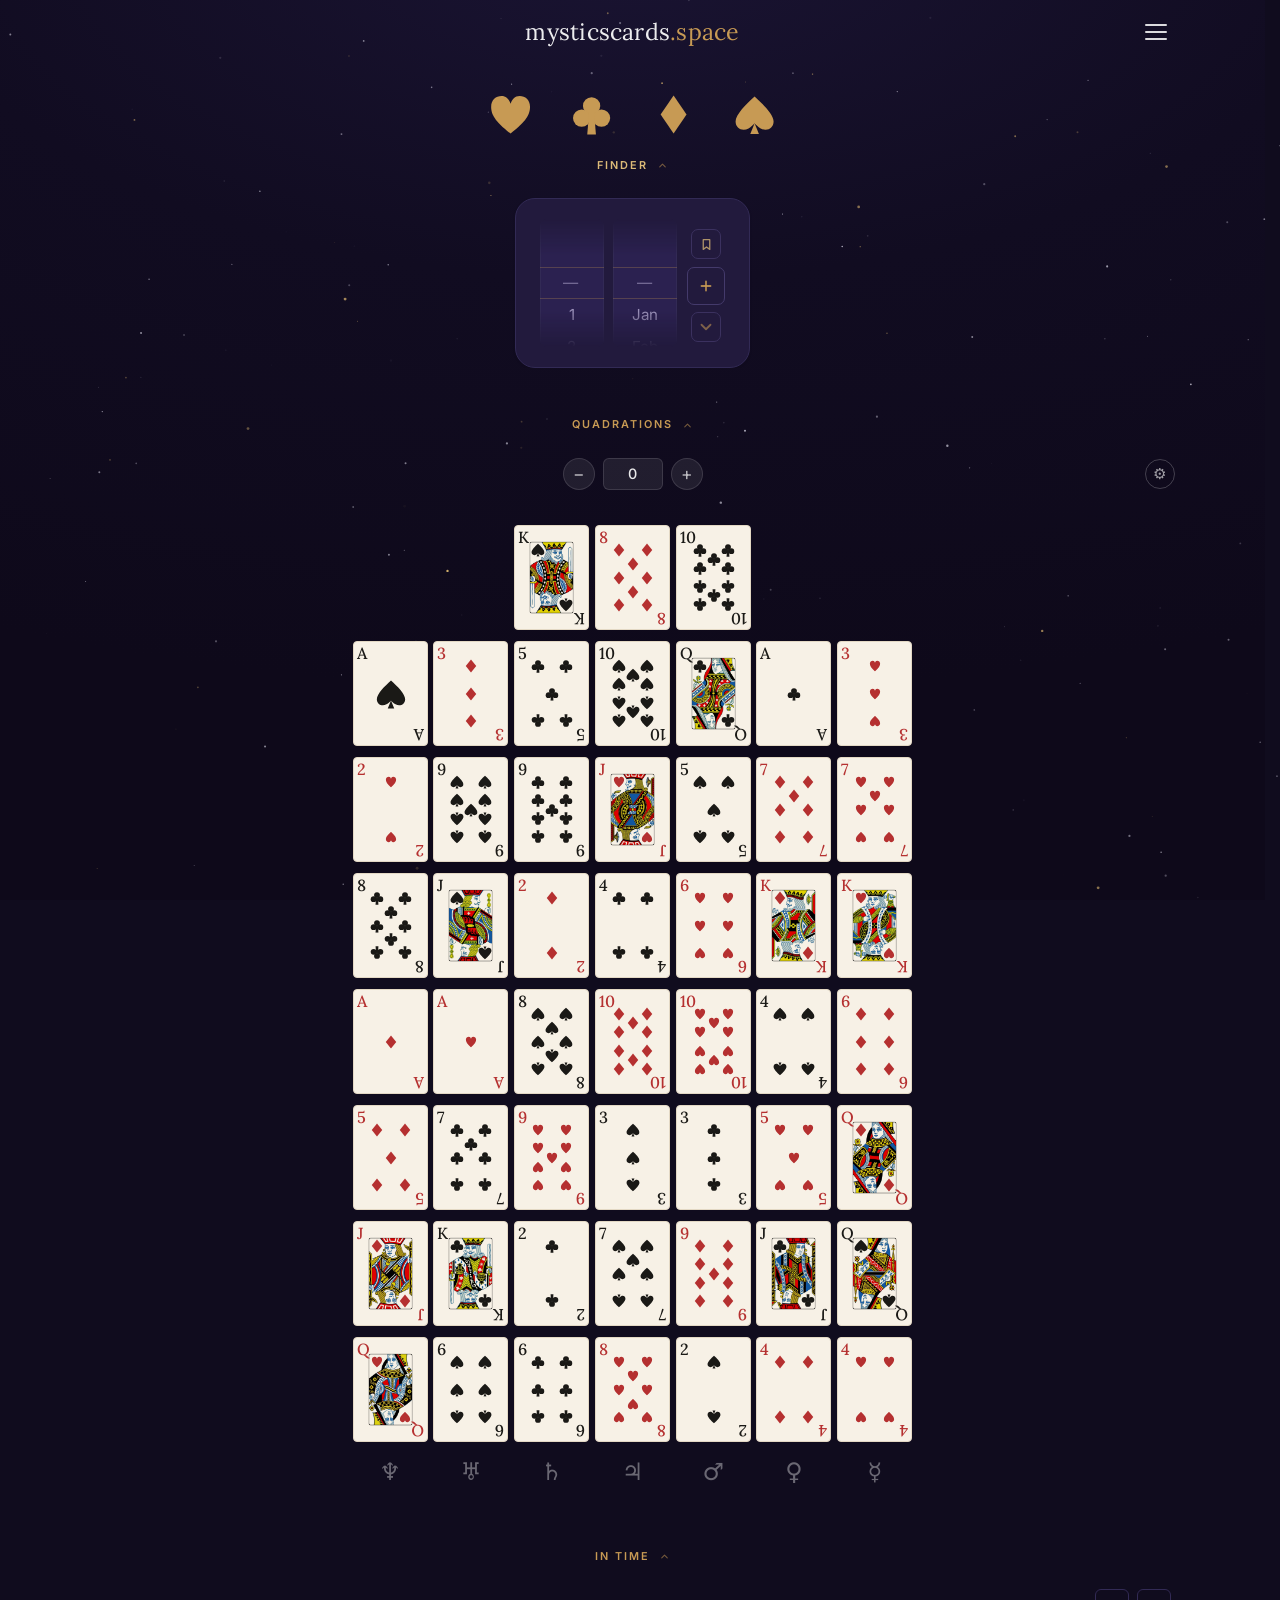
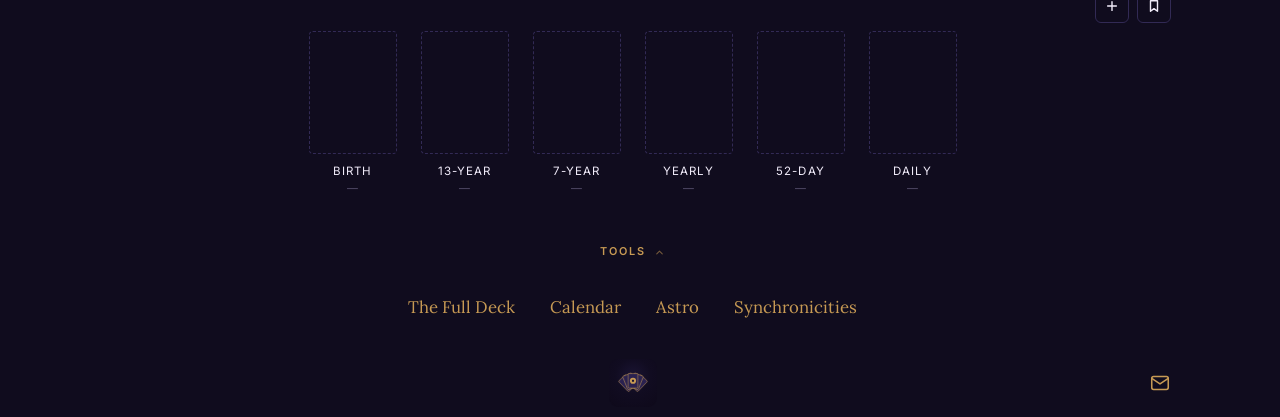
==== commit 4dccc80f: "v2.2" ====
--- a/cardsoflife.html
+++ b/cardsoflife.html
@@ -20,7 +20,7 @@
   <meta property="og:url" content="https://mysticscards.space/cardsoflife.html" />
   <meta property="og:image" content="https://mysticscards.space/assets/og-image.png" />
   <meta name="twitter:card" content="summary" />
-  <meta name="version" content="1.35" />
+  <meta name="version" content="1.38" />
   <link rel="canonical" href="https://mysticscards.space/cardsoflife.html" />
   <link rel="stylesheet" href="css/site.css" />
   <link rel="stylesheet" href="css/cardsoflife.css" />
--- a/css/cardsoflife.css
+++ b/css/cardsoflife.css
@@ -561,17 +561,17 @@
     }
     .result-right .result-grid .result-box:last-child { height: 100%; }
     /* Life script cards in finder: 7-col 1fr / aspect-ratio 5/7 grid.
-       Width = 75% of the Quadration grid's ACTUAL rendered width — set
+       Width = 1:1 with the Quadration grid's ACTUAL rendered width — set
        in JS by syncFinderGridsFromQuadration (ResizeObserver on the
-       spread-grid). Falls back to the --quadration-max-w cap (560×.75
-       = 420px) before JS runs. The relationship Connections mini-grid
-       follows the same formula. No mobile override — the 75% ratio
-       holds at every viewport. */
+       spread-grid). Falls back to the --quadration-max-w cap before JS
+       runs. The relationship Connections mini-grid follows the same
+       formula. No mobile override — the 1:1 ratio holds at every
+       viewport. */
     .finder-result-inner .ls-grid {
       grid-template-columns: repeat(7, minmax(0, 1fr));
       gap: .45rem .35rem;
       justify-content: center;
-      max-width: calc(var(--quadration-actual-w, var(--quadration-max-w)) * 0.75);
+      max-width: var(--quadration-actual-w, var(--quadration-max-w));
       margin: 0 auto;
     }
     .finder-result-inner .ls-card {
@@ -684,8 +684,8 @@
       .finder-result .result-body { grid-template-columns: 1fr; }
       .result-body .result-grid { grid-template-columns: 1fr 1fr; }
       .result-life-script { padding: 1rem .65rem; }
-      /* No max-width override here — the 75%-of-quadration calc applies
-         at every width so the cards always stay 75% of the quadration's
+      /* No max-width override here — the 1:1-with-quadration calc applies
+         at every width so the cards always match the quadration's
          actual rendered card size. */
       .finder-result-inner .ls-card { width: 100% !important; min-width: 0 !important; }
     }
@@ -1084,7 +1084,7 @@
       font-size: 1.1rem; color: var(--gold-ink);
       letter-spacing: .04em; margin: 0 0 .9rem;
     }
-    .rel-conn { max-width: calc(var(--quadration-actual-w, var(--quadration-max-w)) * 0.75); margin: 0 auto 1.4rem; }
+    .rel-conn { max-width: var(--quadration-actual-w, var(--quadration-max-w)); margin: 0 auto 1.4rem; }
     .rel-conn:last-child { margin-bottom: 0; }
     .rel-conn-title {
       text-align: center; font-family: var(--serif);
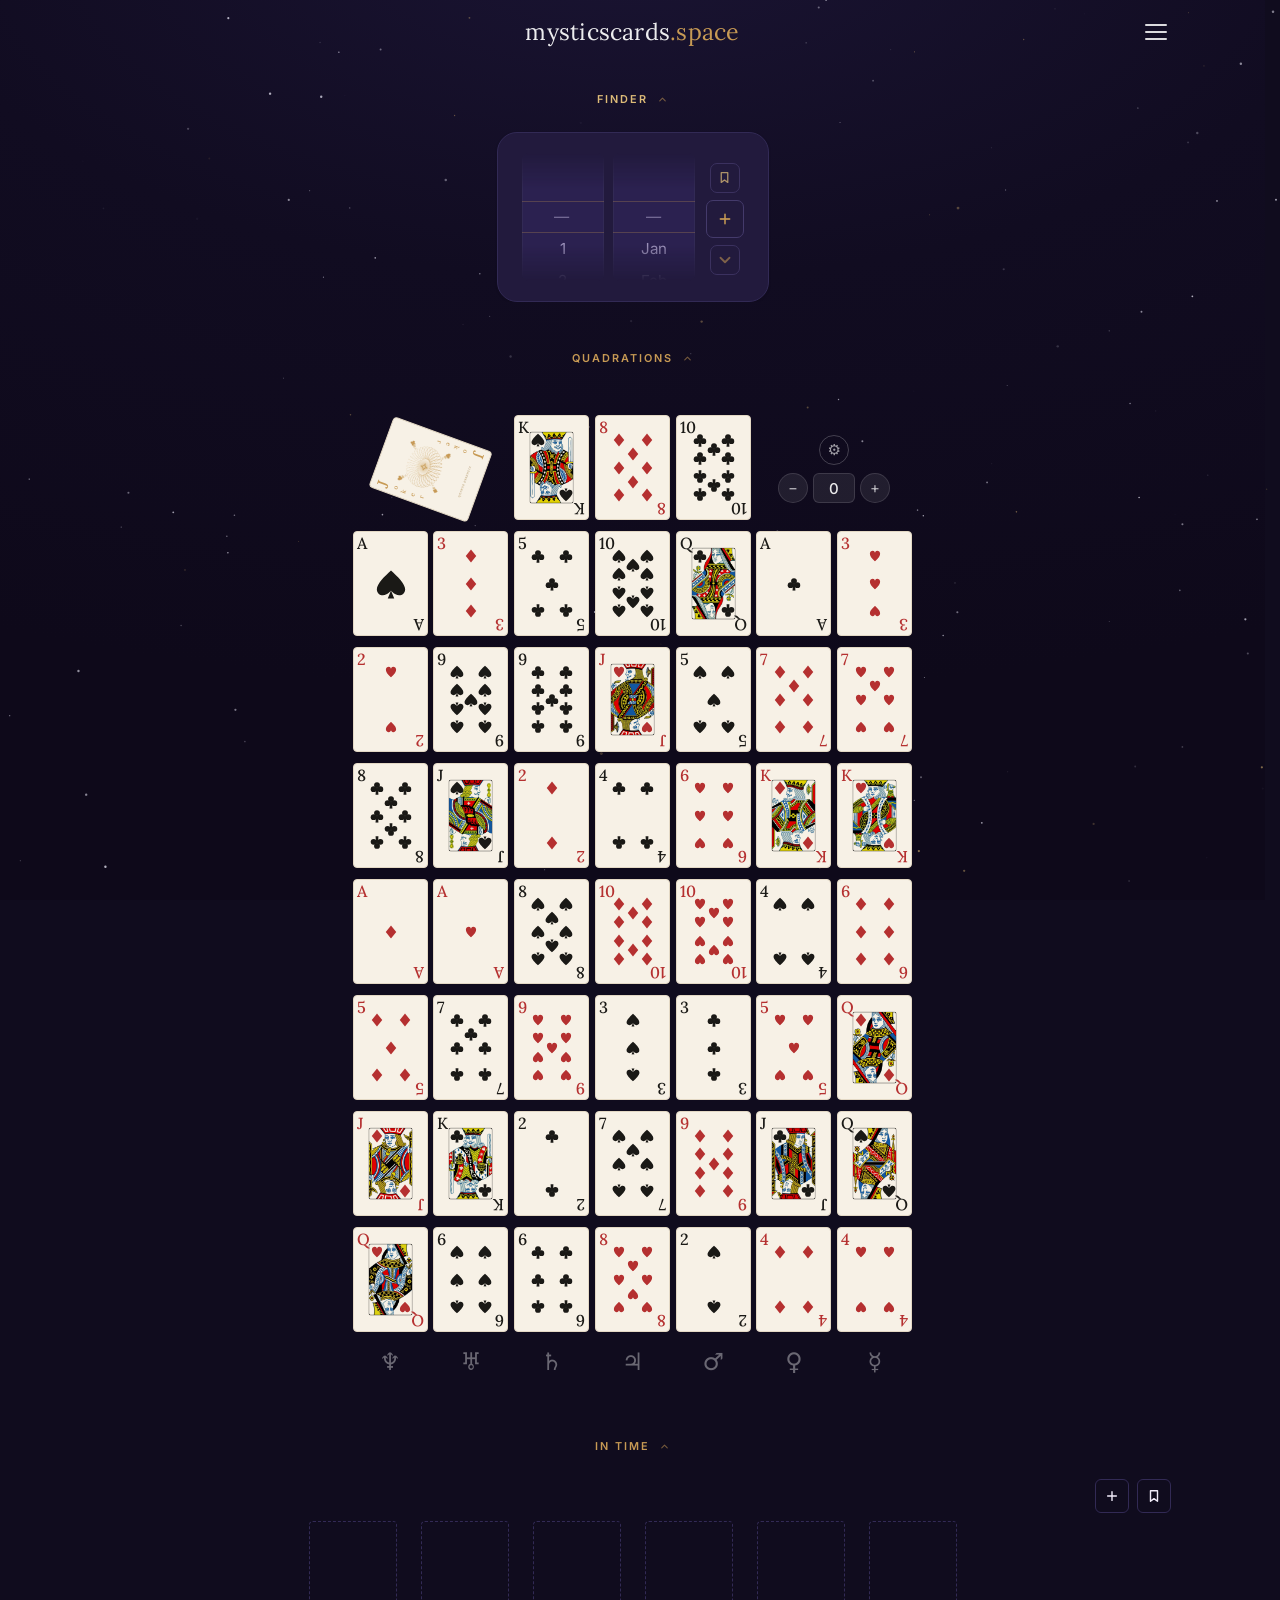
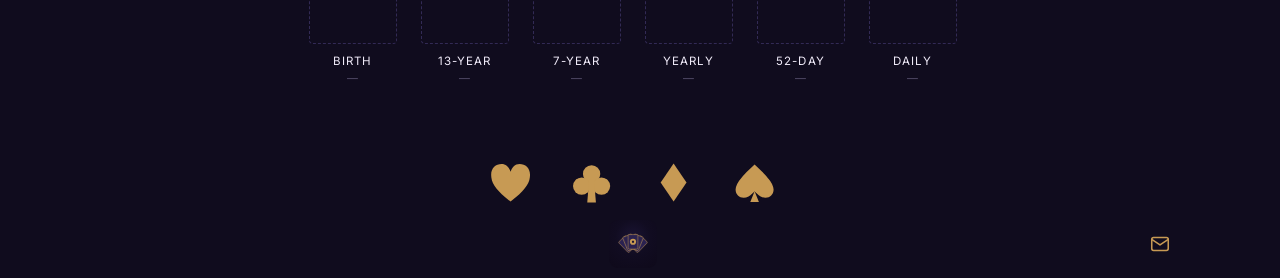
==== commit a0d65876: "v2.3" ====
--- a/cardsoflife.html
+++ b/cardsoflife.html
@@ -20,7 +20,7 @@
   <meta property="og:url" content="https://mysticscards.space/cardsoflife.html" />
   <meta property="og:image" content="https://mysticscards.space/assets/og-image.png" />
   <meta name="twitter:card" content="summary" />
-  <meta name="version" content="1.38" />
+  <meta name="version" content="1.60" />
   <link rel="canonical" href="https://mysticscards.space/cardsoflife.html" />
   <link rel="stylesheet" href="css/site.css" />
   <link rel="stylesheet" href="css/cardsoflife.css" />
@@ -32,64 +32,6 @@
 
 <main>
 <h1 class="vh">Cards of Life — Cardology</h1>
-
-<!-- ── Card Elements: the four suits (always shown) + the thirteen numbers
-     (revealed once a suit is selected). Click a glyph to drop its reading;
-     ‹ › / ← → / swipe navigate. Mirrors the I Ching trigram row. ───────── -->
-<section class="elements page-section" id="elements" aria-label="The suits, numbers, and planets of the deck">
-  <div class="el-inner">
-    <div class="suit-row" id="suitRow" role="list" aria-label="The four suits"></div>
-    <!-- Reading-voice toggle (Claude | Olney) — hidden until a suit is picked
-         (revealed with the number + planet rows via revealRows). Swaps every
-         reading in the section between the modern (Claude) text and Olney H.
-         Richmond's 1893 words; wired in js/cardsoflife.js (window.elementsVoice),
-         persists in localStorage (cardsoflife_voice). Styled to match the I Ching
-         Fu Xi / King Wen segmented pill. -->
-    <div class="el-voice" id="elVoice" role="group" aria-label="Reading voice" hidden>
-      <button type="button" class="el-voice-btn is-on" data-voice="modern" aria-pressed="true">Claude</button>
-      <button type="button" class="el-voice-btn" data-voice="olney" aria-pressed="false">Olney</button>
-    </div>
-    <div class="num-row" id="numRow" role="list" aria-label="The thirteen numbers" hidden></div>
-    <!-- The seven planets + the Crown — sits directly under the A–K row. Click a
-         glyph to drop its reading (below); ‹ › / ← → / swipe navigate.
-         Data: PLANET_DATA / PLANET_ORDER (js/planetdata.js). -->
-    <div class="planet-row" id="planetRow" role="list" aria-label="The seven planets and the Crown" hidden></div>
-    <div class="el-detailwrap">
-      <div class="el-detailmin">
-        <div class="el-detail" id="elDetail" aria-live="polite">
-          <button class="el-nav el-prev" type="button" aria-label="Previous">‹</button>
-          <div class="el-card">
-            <div class="el-head">
-              <span class="el-fig" id="elFig" aria-hidden="true"></span>
-              <span class="el-name" id="elName"></span>
-            </div>
-            <div class="el-kws" id="elKws"></div>
-            <div class="el-text" id="elText"></div>
-            <p class="el-keynote" id="elKeynote"></p>
-          </div>
-          <button class="el-nav el-next" type="button" aria-label="Next">›</button>
-        </div>
-      </div>
-    </div>
-    <div class="pl-pop" id="plPop">
-      <div class="pl-detailwrap"><div class="pl-detailmin">
-        <div class="pl-detail" id="plDetail" aria-live="polite">
-          <div class="pl-card">
-            <div class="pl-head">
-              <span class="pl-fig" id="plFig" aria-hidden="true"></span>
-              <span class="pl-name" id="plName"></span>
-            </div>
-            <div class="pl-sub" id="plSub"></div>
-            <div class="pl-kws" id="plKws"></div>
-            <div class="pl-para" id="plPara"></div>
-            <dl class="pl-attrs" id="plAttrs"></dl>
-            <p class="pl-syn" id="plSyn"></p>
-          </div>
-        </div>
-      </div></div>
-    </div>
-  </div>
-</section>
 
 <!-- ── Unified Card Finder ───────────────────────────────────────── -->
 <section class="finder page-section section-open" id="finder" style="scroll-margin-top:64px">
@@ -133,29 +75,6 @@
               <option value="11">Nov</option><option value="12">Dec</option>
             </select>
           </div>
-          <!-- Rank/suit card picker — the chevron reveals these two dropdowns
-               in place of the (retired) DD/MM selects; choosing a rank AND a
-               suit loads that card's reading. Wired in js/cardsoflife.js. -->
-          <div class="finder-cardpick-row" id="finderCardPick">
-            <select id="cpRankSel" aria-label="Card rank">
-              <option value="">Rank</option>
-              <option value="A">Ace</option>
-              <option value="2">Two</option><option value="3">Three</option>
-              <option value="4">Four</option><option value="5">Five</option>
-              <option value="6">Six</option><option value="7">Seven</option>
-              <option value="8">Eight</option><option value="9">Nine</option>
-              <option value="10">Ten</option>
-              <option value="J">Jack</option><option value="Q">Queen</option>
-              <option value="K">King</option>
-            </select>
-            <select id="cpSuitSel" aria-label="Card suit">
-              <option value="">Suit</option>
-              <option value="hearts">Hearts</option>
-              <option value="clubs">Clubs</option>
-              <option value="diamonds">Diamonds</option>
-              <option value="spades">Spades</option>
-            </select>
-          </div>
         </div>
         <div class="person-divider">
           <button type="button" class="person-pick" id="finderPickBtn"
@@ -170,9 +89,9 @@
           </button>
           <button type="button" class="dd-toggle" id="ddModeBtn"
                   onclick="toggleCardPicker()"
-                  aria-expanded="false" aria-controls="finderCardPick"
-                  title="Pick a card directly"
-                  aria-label="Pick a card directly">
+                  aria-expanded="false" aria-controls="finderPickers"
+                  title="More ways to pick"
+                  aria-label="More ways to pick a card or date">
             <svg viewBox="0 0 24 24" fill="none" stroke="currentColor" stroke-width="2.4" stroke-linecap="round" stroke-linejoin="round" aria-hidden="true"><polyline points="6 9 12 15 18 9"/></svg>
           </button>
         </div>
@@ -194,34 +113,139 @@
                 <option value="11">Nov</option><option value="12">Dec</option>
               </select>
             </div>
-            <!-- Partner's rank/suit card picker — mirror of person 1's; the same
-                 chevron (.finder-form.cp-on) reveals both. Choosing a rank AND a
-                 suit here resolves that card to a representative birthday and
-                 drives the relationship reading. Wired in js/cardsoflife.js. -->
-            <div class="finder-cardpick-row" id="finderCardPick2">
-              <select id="cpRankSel2" aria-label="Second person card rank">
-                <option value="">Rank</option>
-                <option value="A">Ace</option>
-                <option value="2">Two</option><option value="3">Three</option>
-                <option value="4">Four</option><option value="5">Five</option>
-                <option value="6">Six</option><option value="7">Seven</option>
-                <option value="8">Eight</option><option value="9">Nine</option>
-                <option value="10">Ten</option>
-                <option value="J">Jack</option><option value="Q">Queen</option>
-                <option value="K">King</option>
-              </select>
-              <select id="cpSuitSel2" aria-label="Second person card suit">
-                <option value="">Suit</option>
-                <option value="hearts">Hearts</option>
-                <option value="clubs">Clubs</option>
-                <option value="diamonds">Diamonds</option>
-                <option value="spades">Spades</option>
-              </select>
-            </div>
-          </div>
-        </div>
-      </div>
-    </div>
+          </div>
+        </div>
+      </div>
+      <!-- Tool-tray tabs — revealed by the divider chevron (.finder-form.cp-on).
+           Each toggles an inline tray under the finder box (accordion, one open
+           at a time). Deck + Calendar are pickers (a chosen card/date loads into
+           the finder, honouring the tray's For: You/Partner toggle); Astro +
+           Synchronicities are panels moved up from the retired Tools section. -->
+      <!-- Collapse wrapper (grid-rows 0fr→1fr, the shared idiom) so the tab
+           strip unfurls smoothly instead of display-snapping into place. -->
+      <div class="finder-pickers-wrap">
+        <div class="finder-pickers-min">
+          <div class="finder-pickers" id="finderPickers">
+            <button type="button" class="finder-picker-btn" id="finderCalBtn" aria-expanded="false" aria-controls="calTray">Calendar</button>
+            <button type="button" class="finder-picker-btn" id="finderDeckBtn" aria-expanded="false" aria-controls="deckTray">Solar Values</button>
+            <button type="button" class="finder-picker-btn" id="finderAstroBtn" aria-expanded="false" aria-controls="astroTray">Astrology</button>
+            <button type="button" class="finder-picker-btn" id="finderSyncBtn" aria-expanded="false" aria-controls="syncTray">Synchronicities</button>
+          </div>
+        </div>
+      </div>
+    </div>
+    </div>
+  </div>
+
+  <!-- Calendar — INLINE tray (prototype). Loads under the finder box instead of
+       a modal, and stays open after a pick so you can keep exploring; the result
+       updates below. Toggled by the Calendar button in the pickers row. The
+       collapse uses grid-rows 0fr→1fr (like the shared .page-section pattern). -->
+  <div class="finder-tray" id="calTray">
+    <div class="finder-tray-min">
+      <div class="cal-modal">
+        <div class="bday-target" id="calTarget" hidden>
+          <div class="bday-seg" role="group" aria-label="Which player to fill">
+            <button type="button" class="bday-seg-btn" id="calTargetSelf" data-target="self">Player 1</button>
+            <button type="button" class="bday-seg-btn" id="calTargetPartner" data-target="partner">Player 2</button>
+          </div>
+        </div>
+        <div class="cal-scroll-wrap">
+          <div class="cal-grid-main" id="calGrid"></div>
+        </div>
+      </div>
+    </div>
+  </div>
+
+  <!-- The Full Deck — inline tray. Browse every card; clicking one loads it into
+       the finder as a direct pick. Keeps the suit filter + solar-value calc. -->
+  <div class="finder-tray" id="deckTray">
+    <div class="finder-tray-min">
+      <div class="cal-modal">
+        <div class="bday-target" id="deckTarget" hidden>
+          <div class="bday-seg" role="group" aria-label="Which player to fill">
+            <button type="button" class="bday-seg-btn" id="deckTargetSelf" data-target="self">Player 1</button>
+            <button type="button" class="bday-seg-btn" id="deckTargetPartner" data-target="partner">Player 2</button>
+          </div>
+        </div>
+        <div class="sv-calc">
+          <div class="sv-calc-inputs">
+            <label class="sv-field"><span class="sv-field-lbl">Day</span><input type="number" id="svDay" min="1" max="31" step="1" inputmode="numeric" placeholder="DD" aria-label="Day of month" oninput="svCalcUpdate()"></label>
+            <span class="sv-slash" aria-hidden="true">/</span>
+            <label class="sv-field"><span class="sv-field-lbl">Month</span><input type="number" id="svMonth" min="1" max="12" step="1" inputmode="numeric" placeholder="MM" aria-label="Month" oninput="svCalcUpdate()"></label>
+            <div class="suit-menu" id="suitMenu">
+              <button class="suit-filter-btn suit-menu-btn" id="suitMenuBtn" type="button" aria-haspopup="true" aria-expanded="false" aria-label="Filter by suit" onclick="toggleSuitMenu()">
+                <span class="suit-menu-icon" id="suitMenuIcon">
+                  <span class="hearts">♥</span><span class="clubs">♣</span><span class="diamonds">♦</span><span class="spades">♠</span>
+                </span>
+              </button>
+              <div class="suit-menu-pop" id="suitMenuPop">
+                <button class="suit-filter-btn hearts"   id="sf-hearts"   aria-label="Filter by hearts"   aria-pressed="false" onclick="setBrowseSuit('hearts')">♥</button>
+                <button class="suit-filter-btn clubs"    id="sf-clubs"    aria-label="Filter by clubs"    aria-pressed="false" onclick="setBrowseSuit('clubs')">♣</button>
+                <button class="suit-filter-btn diamonds" id="sf-diamonds" aria-label="Filter by diamonds" aria-pressed="false" onclick="setBrowseSuit('diamonds')">♦</button>
+                <button class="suit-filter-btn spades"   id="sf-spades"   aria-label="Filter by spades"   aria-pressed="false" onclick="setBrowseSuit('spades')">♠</button>
+              </div>
+            </div>
+          </div>
+          <p class="browse-sv-formula" id="svFormula" aria-live="polite">Solar Value &nbsp;=&nbsp; <strong>55</strong> &nbsp;&minus;&nbsp; (2 &times; month &nbsp;+&nbsp; day)</p>
+        </div>
+        <div class="spread-wrap">
+          <div class="spread-grid" id="browseGrid"></div>
+        </div>
+      </div>
+    </div>
+  </div>
+
+  <!-- Astro — inline tray (moved up from the retired Tools section). -->
+  <div class="finder-tray" id="astroTray">
+    <div class="finder-tray-min">
+      <div class="cal-modal" style="max-width:860px;">
+        <div id="astroContent">
+          <p class="astro-intro-note">Draw a chart below to see planetary positions at birth — add a birthplace and you'll also get your exact solar time at birth.</p>
+          <div class="astro-form" id="astroForm">
+            <div class="astro-form-row">
+              <label class="astro-field"><span class="astro-field-lbl">Day</span>
+                <select id="aDay" aria-label="Day"></select></label>
+              <label class="astro-field"><span class="astro-field-lbl">Month</span>
+                <select id="aMonth" aria-label="Month"></select></label>
+              <label class="astro-field"><span class="astro-field-lbl">Year</span>
+                <input id="aYear" type="number" min="1700" max="2200" value="1990" aria-label="Year" /></label>
+              <label class="astro-field"><span class="astro-field-lbl">Time</span>
+                <input id="aTime" type="time" value="12:00" aria-label="Time" /></label>
+            </div>
+            <div class="astro-form-row">
+              <label class="astro-field astro-field-place"><span class="astro-field-lbl">Birthplace</span>
+                <input id="aPlace" type="text" list="aTzList" placeholder="city or zone" autocomplete="off" aria-label="Birthplace" />
+                <datalist id="aTzList"></datalist></label>
+              <button class="btn btn--gold astro-draw-btn" id="aDrawBtn" onclick="astroLiteDraw()">Draw</button>
+            </div>
+          </div>
+          <div id="astroLoading" style="display:none;text-align:center;padding:2rem;color:var(--muted);font-size:.85rem;">Loading astronomy engine…</div>
+          <div id="astroResult" style="display:none;">
+            <div class="astro-solar-strip" id="aSolarStrip"></div>
+            <div class="astro-birth-card" id="aBirthCard"></div>
+            <div class="astro-table-controls">
+              <div class="astro-zodiac-seg" role="group" aria-label="Zodiac">
+                <button type="button" class="astro-zod-btn" id="aZod-tropical" aria-pressed="true"  title="Equal 30° signs anchored to the seasons — the Western tradition" onclick="astroLiteSetZodiac('tropical')">Seasonal</button>
+                <button type="button" class="astro-zod-btn" id="aZod-lahiri"   aria-pressed="false" title="Signs aligned to the actual constellations (offset by the ayanamsa) — the sidereal / Vedic tradition" onclick="astroLiteSetZodiac('lahiri')">Constellational</button>
+              </div>
+              <button class="astro-more-btn" id="aMoreBtn" type="button" aria-expanded="false" onclick="astroLiteToggleExtras()" title="Show more" aria-label="Show more planets"><svg viewBox="0 0 24 24" fill="none" stroke="currentColor" stroke-width="2.4" stroke-linecap="round" stroke-linejoin="round" aria-hidden="true"><polyline points="6 9 12 15 18 9"/></svg></button>
+            </div>
+            <div class="astro-table-wrap">
+              <table class="astro-pl-table" id="aPlTable"></table>
+            </div>
+          </div>
+        </div>
+      </div>
+    </div>
+  </div>
+
+  <!-- Synchronicities — inline tray (placeholder, moved up from Tools). -->
+  <div class="finder-tray" id="syncTray">
+    <div class="finder-tray-min">
+      <div class="cal-modal">
+        <p class="sync-wip">This section is under construction — check back soon.</p>
+      </div>
     </div>
   </div>
 
@@ -265,14 +289,8 @@
                   <div id="rChallenges"></div>
                 </div>
               </div>
-              <!-- Life Script — lives INSIDE the .ns-detailmin so it unfurls
-                   together with the About tab and collapses to zero when the
-                   chip is inactive. (Suit + Numerology moved to the top
-                   #elements rows; the Essence tab was retired.) -->
-              <div class="result-life-script" id="rLifeScriptWrap">
-                <h4>Life Script</h4>
-                <div class="ls-grid" id="rLifeScript"></div>
-              </div>
+              <!-- Life Script moved out of the Finder result into the card
+                   compare-popup (2026-07-06). -->
             </div>
           </div>
         </div>
@@ -371,25 +389,25 @@
     <div class="section-bodymin" id="spreadsBody">
   <div class="container">
     <div class="spreads-top">
-      <div class="q-quad-header">
-        <div class="age-selector">
-          <div class="age-controls-wrap qm-annual">
-            <div class="q-age-slot">
-              <div class="age-controls">
-                <button class="age-btn" id="ageDown" aria-label="Previous age">−</button>
-                <input type="number" id="ageInput" class="age-input" min="0" max="89" value="0" aria-label="Age">
-                <button class="age-btn" id="ageUp" aria-label="Next age">+</button>
-              </div>
-              <span class="q-mode-current" id="qModeCurrent" aria-live="polite">Age</span>
-            </div>
-          </div>
-        </div>
-        <div class="q-settings-wrap">
-          <button type="button" class="q-disp-icon" id="qSettingsBtn"
-                  aria-haspopup="true" aria-expanded="false" aria-controls="qSettingsPanel"
-                  aria-label="Quadrations settings" title="Settings">⚙</button>
-        </div>
-      </div>
+      <!-- Age control + settings gear. Authored here so they exist before the
+           grid builds; js/cardsoflife.js relocates BOTH into the crown-row
+           #crownControls cell once #annualGrid is rendered (the settings panel
+           below stays put as a full-width accordion). -->
+      <div class="age-selector">
+        <div class="age-controls-wrap qm-annual">
+          <div class="q-age-slot">
+            <div class="age-controls">
+              <button class="age-btn" id="ageDown" aria-label="Previous age">−</button>
+              <input type="number" id="ageInput" class="age-input" min="0" max="89" value="0" aria-label="Age">
+              <button class="age-btn" id="ageUp" aria-label="Next age">+</button>
+            </div>
+            <span class="q-mode-current" id="qModeCurrent" aria-live="polite">Age</span>
+          </div>
+        </div>
+      </div>
+      <button type="button" class="q-disp-icon" id="qSettingsBtn"
+              aria-haspopup="true" aria-expanded="false" aria-controls="qSettingsPanel"
+              aria-label="Quadrations settings" title="Settings">⚙</button>
       <div class="q-settings-panel" id="qSettingsPanel">
         <div class="q-settings-inner">
           <div class="q-setting-row q-setting-row--mode">
@@ -470,131 +488,70 @@
   </div><!-- /.section-bodywrap -->
 </section>
 
-<!-- ── Tools ─────────────────────────────────────────────────────── -->
-<section class="tools-section page-section section-open" id="tools">
-  <button class="section-toggle" type="button"
-          aria-expanded="true" aria-controls="toolsBody"
-          onclick="toggleSection('tools'); onToolsSectionToggle()">
-    <span class="section-label">Tools</span>
-    <svg class="section-chev" viewBox="0 0 24 24" fill="none" stroke="currentColor" stroke-width="2.4" stroke-linecap="round" stroke-linejoin="round" aria-hidden="true"><polyline points="6 9 12 15 18 9"/></svg>
-  </button>
-  <div class="section-bodywrap">
-    <div class="section-bodymin" id="toolsBody">
-  <div class="container">
-    <div class="tools-pop" id="toolsPop">
-    <div class="tools-grid">
-      <button class="tool-card-btn is-toggle" id="browseToolBtn" aria-expanded="false" aria-controls="browsePanel" onclick="toggleToolPanel('browse')"><span class="tool-card-text"><span class="tool-card-name">The Full Deck</span></span></button>
-      <button class="tool-card-btn is-toggle" id="calToolBtn" aria-expanded="false" aria-controls="calPanel" onclick="toggleToolPanel('cal')"><span class="tool-card-text"><span class="tool-card-name">Calendar</span></span></button>
-      <button class="tool-card-btn is-toggle" id="astroToolBtn" aria-expanded="false" aria-controls="astroPanel" onclick="toggleToolPanel('astro')"><span class="tool-card-text"><span class="tool-card-name">Astro</span></span></button>
-      <button class="tool-card-btn is-toggle" id="syncToolBtn" aria-expanded="false" aria-controls="syncPanel" onclick="toggleToolPanel('sync')"><span class="tool-card-text"><span class="tool-card-name">Synchronicities</span></span></button>
-    </div>
-
-    <div class="tool-panels">
-
-      <!-- Inline panel: Year Calendar (the birthday → card grid, moved here from the Finder) -->
-      <div class="tool-panel" id="calPanel" role="region" aria-labelledby="calToolBtn">
-        <div class="cal-modal tool-modal" style="max-width:600px;">
-          <div class="cal-scroll-wrap">
-            <div class="cal-grid-main" id="calGrid"></div>
-          </div>
-        </div>
-      </div>
-
-      <!-- Inline panel: Astrology (lazy-loaded) -->
-      <div class="tool-panel" id="astroPanel" role="region" aria-labelledby="astroToolBtn">
-        <div class="cal-modal tool-modal" style="max-width:860px;">
-          <div id="astroContent">
-            <p class="astro-intro-note">Draw a chart below to see planetary positions at birth — add a birthplace and you'll also get your exact solar time at birth.</p>
-            <div class="astro-form" id="astroForm">
-              <!-- Row 1: Day / Month / Year / Time -->
-              <div class="astro-form-row">
-                <label class="astro-field"><span class="astro-field-lbl">Day</span>
-                  <select id="aDay" aria-label="Day"></select></label>
-                <label class="astro-field"><span class="astro-field-lbl">Month</span>
-                  <select id="aMonth" aria-label="Month"></select></label>
-                <label class="astro-field"><span class="astro-field-lbl">Year</span>
-                  <input id="aYear" type="number" min="1700" max="2200" value="1990" aria-label="Year" /></label>
-                <label class="astro-field"><span class="astro-field-lbl">Time</span>
-                  <input id="aTime" type="time" value="12:00" aria-label="Time" /></label>
-              </div>
-              <!-- Row 2: Birthplace + Draw -->
-              <div class="astro-form-row">
-                <label class="astro-field astro-field-place"><span class="astro-field-lbl">Birthplace</span>
-                  <input id="aPlace" type="text" list="aTzList" placeholder="city or zone" autocomplete="off" aria-label="Birthplace" />
-                  <datalist id="aTzList"></datalist></label>
-                <button class="btn btn--gold astro-draw-btn" id="aDrawBtn" onclick="astroLiteDraw()">Draw</button>
-              </div>
-            </div>
-            <div id="astroLoading" style="display:none;text-align:center;padding:2rem;color:var(--muted);font-size:.85rem;">Loading astronomy engine…</div>
-            <div id="astroResult" style="display:none;">
-              <div class="astro-solar-strip" id="aSolarStrip"></div>
-              <div class="astro-birth-card" id="aBirthCard"></div>
-              <div class="astro-table-controls">
-                <div class="astro-zodiac-seg" role="group" aria-label="Zodiac">
-                  <button type="button" class="astro-zod-btn" id="aZod-tropical" aria-pressed="true"  title="Equal 30° signs anchored to the seasons — the Western tradition" onclick="astroLiteSetZodiac('tropical')">Seasonal</button>
-                  <button type="button" class="astro-zod-btn" id="aZod-lahiri"   aria-pressed="false" title="Signs aligned to the actual constellations (offset by the ayanamsa) — the sidereal / Vedic tradition" onclick="astroLiteSetZodiac('lahiri')">Constellational</button>
-                </div>
-                <button class="astro-more-btn" id="aMoreBtn" type="button" aria-expanded="false" onclick="astroLiteToggleExtras()" title="Show more" aria-label="Show more planets"><svg viewBox="0 0 24 24" fill="none" stroke="currentColor" stroke-width="2.4" stroke-linecap="round" stroke-linejoin="round" aria-hidden="true"><polyline points="6 9 12 15 18 9"/></svg></button>
-              </div>
-              <div class="astro-table-wrap">
-                <table class="astro-pl-table" id="aPlTable"></table>
-              </div>
-            </div>
-          </div>
-        </div>
-      </div>
-
-      <!-- Inline panel: All Cards -->
-      <div class="tool-panel" id="browsePanel" role="region" aria-labelledby="browseToolBtn">
-        <div class="cal-modal tool-modal">
-          <div class="sv-calc">
-            <div class="sv-calc-inputs">
-              <label class="sv-field"><span class="sv-field-lbl">Day</span><input type="number" id="svDay" min="1" max="31" step="1" inputmode="numeric" placeholder="DD" aria-label="Day of month" oninput="svCalcUpdate()"></label>
-              <span class="sv-slash" aria-hidden="true">/</span>
-              <label class="sv-field"><span class="sv-field-lbl">Month</span><input type="number" id="svMonth" min="1" max="12" step="1" inputmode="numeric" placeholder="MM" aria-label="Month" oninput="svCalcUpdate()"></label>
-
-              <!-- Suit filter, collapsed to one trigger icon (was its own row of
-                   4 always-visible chips below) — pops a small menu on click. -->
-              <div class="suit-menu" id="suitMenu">
-                <button class="suit-filter-btn suit-menu-btn" id="suitMenuBtn" type="button"
-                        aria-haspopup="true" aria-expanded="false" aria-label="Filter by suit"
-                        onclick="toggleSuitMenu()">
-                  <span class="suit-menu-icon" id="suitMenuIcon">
-                    <span class="hearts">♥</span><span class="clubs">♣</span><span class="diamonds">♦</span><span class="spades">♠</span>
-                  </span>
-                </button>
-                <div class="suit-menu-pop" id="suitMenuPop">
-                  <button class="suit-filter-btn hearts"   id="sf-hearts"   aria-label="Filter by hearts"   aria-pressed="false" onclick="setBrowseSuit('hearts')">♥</button>
-                  <button class="suit-filter-btn clubs"    id="sf-clubs"    aria-label="Filter by clubs"    aria-pressed="false" onclick="setBrowseSuit('clubs')">♣</button>
-                  <button class="suit-filter-btn diamonds" id="sf-diamonds" aria-label="Filter by diamonds" aria-pressed="false" onclick="setBrowseSuit('diamonds')">♦</button>
-                  <button class="suit-filter-btn spades"   id="sf-spades"   aria-label="Filter by spades"   aria-pressed="false" onclick="setBrowseSuit('spades')">♠</button>
-                </div>
-              </div>
-            </div>
-            <p class="browse-sv-formula" id="svFormula" aria-live="polite">Solar Value &nbsp;=&nbsp; <strong>55</strong> &nbsp;&minus;&nbsp; (2 &times; month &nbsp;+&nbsp; day)</p>
-          </div>
-          <div class="spread-wrap">
-            <div class="spread-grid" id="browseGrid"></div>
-          </div>
-        </div>
-      </div>
-
-      <!-- Inline panel: Synchronicities (placeholder — the numeric correspondences
-           between the deck and the calendar, music, etc. Content is fully drafted
-           and verified in dev/Book of Life/synchronicities-list.md but not yet
-           wired in; this note stands in until it's ready. -->
-      <div class="tool-panel" id="syncPanel" role="region" aria-labelledby="syncToolBtn">
-        <div class="cal-modal tool-modal">
-          <p class="sync-wip">This section is under construction — check back soon.</p>
-        </div>
-      </div>
-
-    </div>
-    </div><!-- /tools-pop -->
-  </div>
-    </div><!-- /.section-bodymin -->
-  </div><!-- /.section-bodywrap -->
+<!-- ── Card Elements: the four suits (always shown) + the thirteen numbers
+     (revealed once a suit is selected). Click a glyph to drop its reading;
+     ‹ › / ← → / swipe navigate. Mirrors the I Ching trigram row.
+     Moved to the FOOT of the page 2026-07-06 (was the first section) — a
+     reference row, so the working tools (Finder → Quadrations → In Time)
+     now come first. Markup/IDs/JS untouched: a DOM-position move only. -->
+<section class="elements page-section" id="elements" aria-label="The suits, numbers, and planets of the deck">
+  <div class="el-inner">
+    <div class="suit-row" id="suitRow" role="list" aria-label="The four suits"></div>
+    <!-- Reading-voice toggle (Claude | Olney) — hidden until a suit is picked
+         (revealed with the number + planet rows via revealRows). Swaps every
+         reading in the section between the modern (Claude) text and Olney H.
+         Richmond's 1893 words; wired in js/cardsoflife.js (window.elementsVoice),
+         persists in localStorage (cardsoflife_voice). Styled to match the I Ching
+         Fu Xi / King Wen segmented pill. -->
+    <div class="el-voice" id="elVoice" role="group" aria-label="Reading voice" hidden>
+      <button type="button" class="el-voice-btn is-on" data-voice="modern" aria-pressed="true">Claude</button>
+      <button type="button" class="el-voice-btn" data-voice="olney" aria-pressed="false">Olney</button>
+    </div>
+    <div class="num-row" id="numRow" role="list" aria-label="The thirteen numbers" hidden></div>
+    <!-- The seven planets + the Crown — sits directly under the A–K row. Click a
+         glyph to drop its reading (below); ‹ › / ← → / swipe navigate.
+         Data: PLANET_DATA / PLANET_ORDER (js/planetdata.js). -->
+    <div class="planet-row" id="planetRow" role="list" aria-label="The seven planets and the Crown" hidden></div>
+    <div class="el-detailwrap">
+      <div class="el-detailmin">
+        <div class="el-detail" id="elDetail" aria-live="polite">
+          <button class="el-nav el-prev" type="button" aria-label="Previous">‹</button>
+          <div class="el-card">
+            <div class="el-head">
+              <span class="el-fig" id="elFig" aria-hidden="true"></span>
+              <span class="el-name" id="elName"></span>
+            </div>
+            <div class="el-kws" id="elKws"></div>
+            <div class="el-text" id="elText"></div>
+            <p class="el-keynote" id="elKeynote"></p>
+          </div>
+          <button class="el-nav el-next" type="button" aria-label="Next">›</button>
+        </div>
+      </div>
+    </div>
+    <div class="pl-pop" id="plPop">
+      <div class="pl-detailwrap"><div class="pl-detailmin">
+        <div class="pl-detail" id="plDetail" aria-live="polite">
+          <div class="pl-card">
+            <div class="pl-head">
+              <span class="pl-fig" id="plFig" aria-hidden="true"></span>
+              <span class="pl-name" id="plName"></span>
+            </div>
+            <div class="pl-sub" id="plSub"></div>
+            <div class="pl-kws" id="plKws"></div>
+            <div class="pl-para" id="plPara"></div>
+            <dl class="pl-attrs" id="plAttrs"></dl>
+            <p class="pl-syn" id="plSyn"></p>
+          </div>
+        </div>
+      </div></div>
+    </div>
+  </div>
 </section>
+
+<!-- ── Tools section retired 2026-07-06 — its two panels (Astro, Synchronicities)
+     moved up into the finder's tool-tray tabs alongside Deck + Calendar. -->
+
 
 <!-- ── Compare Card Popup ───────────────────────────────────────── -->
 <div class="ccard-overlay" id="ccardOverlay">
@@ -617,6 +574,12 @@
     </div>
     <div class="ccard-body">
       <div class="ccard-personality" id="ccPersonality"></div>
+    </div>
+    <!-- Life Script — moved here from the Finder result (2026-07-06). Rendered by
+         openCompareCard via the shared renderLifeScriptInto. -->
+    <div class="ccard-life-script" id="ccLifeScriptWrap">
+      <h4>Life Script</h4>
+      <div class="ls-grid" id="ccLifeScript"></div>
     </div>
     <div class="ccard-footer">
       <button class="ccard-load-btn secondary" onclick="event.stopPropagation(); loadCardPick()">Load in Quadrations</button>
@@ -644,10 +607,9 @@
       </div>
     </div>
     <div class="bday-target" id="bdayTarget" hidden>
-      <span class="bday-target-label">For</span>
-      <div class="bday-seg" role="group" aria-label="Which person to fill">
-        <button type="button" class="bday-seg-btn" id="bdayTargetSelf" data-target="self">You</button>
-        <button type="button" class="bday-seg-btn" id="bdayTargetPartner" data-target="partner">Partner</button>
+      <div class="bday-seg" role="group" aria-label="Which player to fill">
+        <button type="button" class="bday-seg-btn" id="bdayTargetSelf" data-target="self">Player 1</button>
+        <button type="button" class="bday-seg-btn" id="bdayTargetPartner" data-target="partner">Player 2</button>
       </div>
     </div>
     <div class="birth-add-panel bday-addform" id="birthAddPanel">
@@ -667,6 +629,8 @@
     <input type="file" id="bdayImportFile" accept="application/json,.json" hidden />
   </div>
 </div>
+
+
 
 <script src="js/cardsdata.js"></script>
 <script src="js/richmonddata.js"></script>
--- a/css/cardsoflife.css
+++ b/css/cardsoflife.css
@@ -48,7 +48,7 @@
     .divider { width: 40px; height: 1px; background: var(--gold); margin: 1.25rem 0; }
 
     /* ── Birth Card Finder ───────────────────────────────────── */
-    .finder { background: transparent; padding: 0; }  /* the suits row (#elements) is the first section now; the gap above the Finder comes from #elements + #finder */
+    .finder { background: transparent; padding: 0; }  /* first section since the Card Elements row moved to the page foot (2026-07-06); top gap from main > h1 + .page-section */
     .finder-top {
       max-width: 575px; margin: 0 auto; padding: 0 1.25rem;
       display: flex; flex-direction: column; gap: 0.6rem;
@@ -57,6 +57,13 @@
     .finder-inner {
       max-width: 575px; margin: 0 auto; padding: 0;
       display: flex; flex-direction: column; align-items: flex-start; gap: .75rem;
+      /* width:100% (+ min-width:0) makes this a DEFINITE width — its old
+         shrink-to-fit width (margin:0 auto suppresses flex-item stretch) was
+         sized by the fixed-width finder-form's min-content, so in duo mode on
+         narrow phones the box's max-width:100% resolved against an already-
+         overflowing 424px parent and never clamped. Definite width → the form
+         clamps to the phone width and the wheels compress instead. */
+      width: 100%; min-width: 0;
     }
     /* Single-birthday result card — sized to match the relationship
        triptych's centre card so swapping between solo and relationship
@@ -64,11 +71,19 @@
     .result-pip-card { width: 78px; height: 108px; flex-shrink: 0; }
     .rel-result-pip  { border-color: var(--gold) !important; background: var(--card-paper) !important; }
     .finder-form {
-      /* Fit-content keeps the box snug around its actual children — in
-         solo mode it's just person 1 + the chip; when partner opens,
-         the form widens to accommodate the second slot. */
-      width: fit-content;
+      /* STANDARDISED widths (2026-07-06; replaced fit-content, whose width
+         drifted with content at every breakpoint): one fixed target per mode,
+         the same at every screen size, clamped only by max-width:100% on
+         narrow phones. Solo → duo animates the box width itself, in step with
+         the partner slot's own .4s slide (same duration + easing), so the two
+         reveals share one motion. Numbers: solo fits two tab columns at their
+         minimum (~108px each) + padding; duo adds room for the second person
+         slot; the wheels are flex and absorb the slack. */
+      --fw-solo: 272px;
+      --fw-duo: 424px;
+      width: var(--fw-solo);
       max-width: 100%;
+      transition: width .4s cubic-bezier(.4, 0, .2, 1);
       align-self: center;
       background: var(--surface);
       border: 1px solid var(--border);
@@ -76,6 +91,11 @@
       padding: 1.25rem 1.5rem;
       box-shadow: var(--sh-sm);
     }
+    .finder-form:has(.person-partner:not(.is-ghost)) { width: var(--fw-duo); }
+    @media (prefers-reduced-motion: reduce) { .finder-form { transition: none; } }
+    /* With the form width fixed per mode, the person slots flex to fill it —
+       person 1 relaxes a little in solo and both people share evenly in duo. */
+    .person-slot { flex: 1; }
     .finder-inputs { display: flex; align-items: center; gap: .6rem; }
     /* Source-of-truth selects — the wheel widgets write to them and fire
        change events; the rest of the page (maybeFindUnified, share link,
@@ -286,6 +306,68 @@
     .dd-toggle:focus-visible {
       outline: 2px solid var(--gold); outline-offset: 2px;
     }
+    /* Pickers row — revealed under the wheels by the card-picker chevron
+       (.finder-form.cp-on). Two labelled launchers for the deck + calendar
+       popups; replaced the old Rank/Suit dropdowns. */
+    /* 2×2 grid of compact, text-only tabs (icons dropped, smaller than the old
+       flex row so they no longer force the fit-content finder box wider). */
+    /* Collapse wrapper — the shared grid-rows 0fr→1fr idiom (same as the
+       trays below), so opening the expander UNFURLS instead of display-
+       snapping. visibility flips after the collapse so the hidden tabs
+       leave the tab order. */
+    .finder-pickers-wrap {
+      display: grid; grid-template-rows: 0fr; width: 100%;
+      visibility: hidden;
+      transition: grid-template-rows .3s var(--ease), visibility 0s .3s;
+    }
+    .finder-form.cp-on .finder-pickers-wrap {
+      grid-template-rows: 1fr; visibility: visible;
+      transition: grid-template-rows .3s var(--ease);
+    }
+    .finder-pickers-min { overflow: hidden; min-height: 0; }
+    @media (prefers-reduced-motion: reduce) { .finder-pickers-wrap { transition: none; } }
+    /* ALWAYS a centred 2×2 — the old 1-col (solo) → 2-col (duo) reflow snapped
+       in a single frame. Tracks are minmax(0,160px): at the duo width they sit
+       at their full 160px; at the solo width they compress to ~108px (the
+       buttons still fit); while the box width animates between modes the
+       tracks grow/shrink with it every frame — no snap. */
+    .finder-pickers {
+      display: grid; grid-template-columns: repeat(2, minmax(0, 160px));
+      gap: .4rem; justify-content: center; margin: .9rem auto 0;
+    }
+    .finder-picker-btn {
+      display: inline-flex; align-items: center; justify-content: center; text-align: center;
+      font-family: var(--sans); font-size: .6rem; letter-spacing: .05em;
+      text-transform: uppercase; font-weight: 600; line-height: 1.1;
+      color: var(--gold-ink); background: transparent;
+      border: 1px solid var(--rule-strong); border-radius: 7px;
+      padding: .4rem .3rem; cursor: pointer;
+      transition: border-color var(--ease), color var(--ease), background var(--ease);
+    }
+    .finder-picker-btn:hover { border-color: var(--gold); color: var(--gold); background: rgba(199,154,84,.08); }
+    .finder-picker-btn:focus-visible { outline: 2px solid var(--gold); outline-offset: 2px; }
+    /* Active launcher — the tray/popup it controls is open. */
+    .finder-picker-btn.is-active { border-color: var(--gold); color: var(--gold); background: rgba(199,154,84,.1); }
+    /* Inline calendar tray (prototype) — a collapsible panel under the finder
+       box (grid-rows 0fr→1fr, the shared collapse idiom). Reuses .cal-modal for
+       the grid's chip colours + panel chrome. */
+    .finder-tray { display: grid; grid-template-rows: 0fr; transition: grid-template-rows .3s var(--ease); }
+    .finder-tray.open { grid-template-rows: 1fr; }
+    .finder-tray-min { overflow: hidden; min-height: 0; }
+    /* Trays sit directly on the starfield — no purple panel. An open tray runs
+       to its NATURAL height (2026-07-06; the old max-height:62vh + overflow:auto
+       made tall trays like Calendar a scrollbox-within-the-page — you had to
+       scroll inside the tray to reach its bottom). The page just gets longer;
+       the result section sits below wherever the tray ends. */
+    .finder-tray .cal-modal {
+      width: 100%; max-width: 600px; margin: .9rem auto 0;
+      /* max-height:none guards against the ≤500px `.cal-modal{max-height:90vh}`
+         rule further down (meant for the OVERLAY calendar) — with no
+         overflow:auto here a cap would clip, not scroll. */
+      max-height: none;
+      background: transparent; box-shadow: none; border-radius: 0; padding: 0;
+    }
+    @media (prefers-reduced-motion: reduce) { .finder-tray { transition: none; } }
     /* When dropdown mode is on, rotate the chevron 180° — same gesture
        grammar as #rCollapse / the Tools popout. */
     .finder-form.dd-on .dd-toggle svg { transform: rotate(180deg); }
@@ -455,7 +537,6 @@
     .result-share svg { width: 13px; height: 13px; }
     /* Minimised: hide the long content; keep the card, name, meta facts and the
        toggle visible. (The Olney panel's collapsed rule is in the Olney block.) */
-    .finder-result.collapsed .result-life-script,
     .finder-result.collapsed .result-body,
     .rel-result.collapsed .result-body,
     .rel-result.collapsed .rel-bond,
@@ -542,8 +623,7 @@
     }
     /* Full profile WITHOUT the surface-alt boxes — sections sit on the
        starfield ground (heading underlines + keynote rule kept for structure) */
-    .finder-result .result-box,
-    .finder-result .result-life-script { background: none; border: none; }
+    .finder-result .result-box { background: none; border: none; }
     .result-left {
       display: flex; flex-direction: column; gap: 1rem;
     }
@@ -560,25 +640,10 @@
       height: 100%;
     }
     .result-right .result-grid .result-box:last-child { height: 100%; }
-    /* Life script cards in finder: 7-col 1fr / aspect-ratio 5/7 grid.
-       Width = 1:1 with the Quadration grid's ACTUAL rendered width — set
-       in JS by syncFinderGridsFromQuadration (ResizeObserver on the
-       spread-grid). Falls back to the --quadration-max-w cap before JS
-       runs. The relationship Connections mini-grid follows the same
-       formula. No mobile override — the 1:1 ratio holds at every
-       viewport. */
-    .finder-result-inner .ls-grid {
-      grid-template-columns: repeat(7, minmax(0, 1fr));
-      gap: .45rem .35rem;
-      justify-content: center;
-      max-width: var(--quadration-actual-w, var(--quadration-max-w));
-      margin: 0 auto;
-    }
-    .finder-result-inner .ls-card {
-      width: 100% !important;
-      min-width: 0 !important;
-      aspect-ratio: 5 / 7;
-    }
+    /* (The Finder-scoped .ls-grid / .ls-card 1:1-with-Quadration overrides were
+       removed 2026-07-06 when Life Script moved to the card popup. The
+       relationship Connections mini-grid keeps its own --quadration-actual-w
+       sizing via .rel-conn below.) */
     .result-grid { display: grid; grid-template-columns: 1fr 1fr; gap: 1rem; }
     .result-box {
       background: var(--surface-alt); border: 1px solid var(--border);
@@ -655,9 +720,6 @@
       border-top: 1px solid rgba(255,255,255,.06);
     }
     .ns-sub[hidden] { display: none; }
-    /* Life Script lives inside the popout now (shared by both tabs).
-       Give it a little breathing room above the tab content above. */
-    .ns-detailmin .result-life-script { margin-top: 1.25rem; }
     .ns-sub-h {
       font-size: .68rem; font-weight: 600; letter-spacing: .12em;
       text-transform: uppercase; color: var(--text-muted);
@@ -668,26 +730,12 @@
     @media (prefers-reduced-motion: reduce) {
       .ns-pop, .ns-detailwrap, .ns-card { transition: none; }
     }
-    .result-life-script {
-      background: var(--surface-alt); border: 1px solid var(--border);
-      border-radius: var(--r-md); padding: 1.1rem 1.15rem;
-    }
-    .result-life-script h4 {
-      font-size: .68rem; font-weight: 600; letter-spacing: .12em;
-      text-transform: uppercase; color: var(--text-muted);
-      margin-bottom: .85rem; padding-bottom: .5rem;
-      border-bottom: 1px solid var(--border);
-      text-align: center;
-    }
+    /* (.result-life-script chrome removed 2026-07-06 — Life Script moved to the
+       card popup; see .ccard-life-script.) */
     @media (max-width: 700px) {
       .result-body { grid-template-columns: 1fr; }
       .finder-result .result-body { grid-template-columns: 1fr; }
       .result-body .result-grid { grid-template-columns: 1fr 1fr; }
-      .result-life-script { padding: 1rem .65rem; }
-      /* No max-width override here — the 1:1-with-quadration calc applies
-         at every width so the cards always match the quadration's
-         actual rendered card size. */
-      .finder-result-inner .ls-card { width: 100% !important; min-width: 0 !important; }
     }
 
     /* ── Relationship Finder ─────────────────────────────────────── */
@@ -856,7 +904,10 @@
        padding/border, so the closed state also zeroes those — a no-op for
        .tool-modal (no border/background of its own to zero) but needed for
        .q-settings-inner's boxed chrome, defined locally over in Quadrations. */
-    .tool-panel, .q-settings-panel {
+    /* (.q-settings-panel used to share this inline-accordion mechanism; it is now
+       a floating popup — see its own rules below — so only the retired
+       .tool-panel keeps these.) */
+    .tool-panel {
       display: grid;
       grid-template-rows: 0fr;
       opacity: 0;
@@ -864,7 +915,7 @@
       transition: grid-template-rows .35s ease, opacity .25s ease,
                   margin .25s ease, visibility 0s linear .35s;
     }
-    .tool-panel.open, .q-settings-panel.open {
+    .tool-panel.open {
       grid-template-rows: 1fr;
       opacity: 1;
       visibility: visible;
@@ -884,16 +935,15 @@
        selector drops to 2 classes and loses that tie-break, which is exactly
        what broke Tools panels (30px of dead space left when "closed") during
        this consolidation until caught by a live height check. */
-    .tool-panel > .tool-modal, .q-settings-panel > .q-settings-inner {
+    .tool-panel > .tool-modal {
       min-height: 0; overflow: hidden;
       transition: padding .35s ease, border-color .35s ease, background .35s ease;
     }
-    .tool-panel:not(.open) > .tool-modal, .q-settings-panel:not(.open) > .q-settings-inner {
+    .tool-panel:not(.open) > .tool-modal {
       padding-top: 0; padding-bottom: 0;
     }
     @media (prefers-reduced-motion: reduce) {
-      .tool-panel, .tool-panel.open, .tool-panel > .tool-modal,
-      .q-settings-panel, .q-settings-panel.open, .q-settings-panel > .q-settings-inner { transition: none; }
+      .tool-panel, .tool-panel.open, .tool-panel > .tool-modal { transition: none; }
     }
     /* Tool panels render inline with NO inner box — transparent, no shadow or
        radius, so the content sits directly on the starfield (flat Tools section). */
@@ -907,7 +957,11 @@
     /* ── Browse All Cards ────────────────────────────────────── */
     /* Each browse cell carries its solar value above the card face */
     .browse-cell { display: flex; flex-direction: column; align-items: center; gap: .2rem; }
-    .browse-cell .spread-card { width: 100%; }
+    /* Deck cards render as calendar-style tiles (roomier than the dense calendar
+       grid, so the token is a touch larger). */
+    .browse-cell .cal-chip { width: 100%; padding: .45rem 0; cursor: pointer; }
+    .browse-cell .cal-token { font-size: .82rem; }
+    @media (max-width: 560px) { .browse-cell .cal-token { font-size: .68rem; } }
     .browse-sv {
       font-family: var(--serif); font-size: .95rem; font-weight: 700; line-height: 1;
       color: var(--gold); font-variant-numeric: tabular-nums; letter-spacing: .02em;
@@ -942,7 +996,7 @@
     .sv-calc .browse-sv-formula { margin: 0; }
     .sv-result-card { font-style: normal; font-weight: 600; color: var(--gold-ink); }
     /* Found-card highlight in the grid — a gold ring, no scroll. */
-    .browse-cell.sv-found .spread-card {
+    .browse-cell.sv-found .cal-chip {
       box-shadow: 0 0 0 2px var(--gold), 0 0 16px rgba(199,154,84,.55);
     }
 
@@ -1074,6 +1128,42 @@
       .ls-planet { font-size: .85rem; }
       .ls-planet-name { font-size: .48rem; }
     }
+
+    /* ── Life Script inside the card compare-popup ──── */
+    /* Sits between .ccard-body (the scrolling reading) and .ccard-footer as a
+       fixed strip. The generic .ls-grid / .ls-card rules above do the layout;
+       here we only add the wrapper chrome + a natural width cap. No
+       --quadration-actual-w matching (that was Finder-specific) — the seven
+       cards just size within the popup's own max-width. */
+    .ccard-life-script {
+      padding: .85rem 1.75rem 1rem;
+      background: var(--surface);
+      /* Flexible scroll region so every standard popup can share ONE fixed
+         height regardless of how many rows the dates line wraps to — a taller
+         header just shrinks this area rather than growing the whole box. The
+         Joker shows a long note here (instead of the seven cards); it simply
+         scrolls within this region. */
+      flex: 1 1 auto;
+      min-height: 0;
+      overflow-y: auto;
+      /* No border-top: in a plain card popup this follows the header directly,
+         whose border-bottom already separates it (the body between them is
+         hidden). */
+    }
+    /* Standard card popups get ONE fixed height, so a card whose dates line
+       wraps to a second row no longer makes a taller box than a single-row one,
+       and the Joker (long note, now scrolled) matches too. 430px comfortably
+       fits the tallest normal case (2-row dates + the seven Life Script cards);
+       shorter cards leave only a few px of slack in the scroll region. In Time
+       period popups keep their own taller shell + scrolling body. */
+    .ccard-popup { height: 430px; }
+    .ccard-popup.cc-period { height: 460px; }
+    .ccard-life-script h4 {
+      font-size: .6rem; font-weight: 600; letter-spacing: .14em;
+      text-transform: uppercase; color: var(--muted);
+      text-align: center; margin: 0 0 .6rem;
+    }
+    .ccard-life-script .ls-grid { max-width: 340px; margin: 0 auto; }
 
     /* ── Relationship life-script connections ──── */
     /* One mini life-script grid per direction found (the partner's card lit
@@ -1171,6 +1261,54 @@
     .age-input::-webkit-outer-spin-button { -webkit-appearance: none; }
     .age-input:focus { outline: none; border-color: var(--gold); }
 
+    /* ── Crown-row bookend cells ──────────────────────────────────────
+       The crown row's two leading / two trailing spacer columns are merged
+       into a pair of host cells (buildSpreadGrid): the Joker tile on the left,
+       the relocated settings gear + age wheel on the right. Each spans two of
+       the seven columns; content is centred so the middle three crown seats
+       keep their exact position. */
+    .crown-side { grid-column: span 2; min-width: 0; }
+    .crown-joker { display: flex; align-items: center; justify-content: center; }
+    /* The Joker sits jauntily tilted (it belongs to no seat) — a static rotate,
+       kept through hover so the shared .spread-card:hover lift doesn't reset it. */
+    .crown-joker .spread-card { width: 48%; aspect-ratio: 5 / 7; transform: rotate(-70deg); }
+    .crown-joker .spread-card:hover { transform: rotate(-70deg) translateY(-2px); }
+    /* The controls cell is a query container so the age stepper can scale as a
+       percentage of the cell width — otherwise it overflows / breaks when the
+       grid narrows. The gear is pinned to the cell's top-right corner; the age
+       stepper (or, in Spirit/Life, the mode label) sits centred. */
+    .crown-controls {
+      position: relative;
+      container-type: inline-size;
+      /* display:block (not flex) — a flex container reports the wrong query
+         inline-size here, so cqw wouldn't track the cell width. The age
+         selector fills the height and centres itself instead. */
+      display: block;
+      min-width: 0;
+    }
+    /* The age selector + gear are one centred group (the gear is appended into
+       .age-selector by js/cardsoflife.js), so they scale and align together
+       instead of the gear floating in the cell corner. Stacked as a column with
+       the gear on top (order:-1), the stepper below. */
+    .crown-controls .age-selector { height: 100%; flex-direction: column; gap: clamp(4px, 5cqw, 9px); }
+    .crown-controls #qSettingsBtn { flex: 0 0 auto; order: -1; }
+    /* The stepper scales with the cell width via cqw (≈% of the cell): each
+       part's box is sized in cqw, clamped readable-at-widest / legible-at-
+       narrowest, so it never overflows when the grid narrows. min-width:0 lets
+       the field shrink past its intrinsic width. Scoped by #crownControls (id)
+       so it beats the base .age-btn / .age-input / .spreads .age-btn rules.
+       (cqw only tracks the cell because .crown-controls is display:block.) */
+    #crownControls .age-controls { font-size: clamp(7.5px, 10cqw, 15px); gap: clamp(2px, 3cqw, 6px); }
+    #crownControls .age-btn {
+      width: clamp(15px, 20cqw, 30px); height: clamp(15px, 20cqw, 30px);
+      font-size: 1em; min-width: 0; flex: 0 0 auto; padding: 0;
+    }
+    #crownControls .age-input {
+      width: clamp(20px, 27cqw, 46px); height: clamp(15px, 20cqw, 30px);
+      font-size: 1em; min-width: 0; padding: 0 2px; border-radius: var(--r-sm);
+    }
+    #crownControls .q-mode-current { font-size: clamp(.5rem, 9cqw, .62rem); }
+
     /* Spread grid */
     .spread-wrap { overflow-x: auto; padding: 1rem 0; -webkit-overflow-scrolling: touch; flex: 1; min-width: 0; display: flex; justify-content: center; }
     /* Controls header: the age-stepper/mode-label slot stays dead-centre
@@ -1225,28 +1363,30 @@
       font-family: var(--sans); font-size: .62rem; font-weight: 600;
       letter-spacing: .14em; text-transform: uppercase; color: var(--gold-ink);
     }
-    /* Absolutely positioned against .q-quad-header (not a flex sibling of
-       the centred age-selector) so the gear hugs the panel's right edge. */
-    .q-settings-wrap { position: absolute; right: 0; top: 50%; transform: translateY(-50%); }
     .q-disp-icon[aria-expanded="true"] { border-color: var(--gold); color: var(--gold); }
-    /* Inline accordion — was a floating position:absolute popover, which
-       rendered UNDER the full-width card grid on narrow screens and made
-       its own options unreachable; expanding in normal flow instead pushes
-       the grid down, so there's nothing left to overlap.
-       The open/close MECHANICS are shared with .tool-panel (Tools section)
-       — see the consolidated .tool-panel, .q-settings-panel rules there.
-       Only this component's own sizing and boxed chrome live here: capped
-       width (the popover's old 300px, now just centered instead of
-       anchored to the gear) and the surface/border/radius box, zeroed out
-       (alongside the shared padding-zeroing) when closed so no hairline
-       sliver of the box is left visible at "0 height." */
-    .q-settings-panel { width: 100%; max-width: 300px; margin: 0 auto; }
+    /* Settings menu — a floating popup (it was briefly an inline accordion).
+       The first popover version rendered UNDER / clipped by the card grid's
+       overflow on narrow screens; to dodge that, js/cardsoflife.js relocates
+       #qSettingsPanel to <body> and sets its top/left from the gear's rect on
+       open, so it escapes every overflow ancestor and floats on top. */
+    .q-settings-panel {
+      position: absolute; z-index: 200;
+      width: min(300px, 92vw);
+      opacity: 0; visibility: hidden;
+      transform: translateY(-6px) scale(.98); transform-origin: top right;
+      transition: opacity .18s ease, transform .18s ease, visibility 0s linear .18s;
+      pointer-events: none;
+    }
+    .q-settings-panel.open {
+      opacity: 1; visibility: visible; transform: none; pointer-events: auto;
+      transition: opacity .18s ease, transform .18s ease;
+    }
     .q-settings-inner {
       background: var(--surface); border: 1px solid var(--border-strong);
-      border-radius: 10px; padding: .2rem .85rem;
-    }
-    .q-settings-panel:not(.open) .q-settings-inner {
-      border-color: transparent; background: transparent;
+      border-radius: 10px; padding: .35rem .85rem; box-shadow: var(--sh-lg);
+    }
+    @media (prefers-reduced-motion: reduce) {
+      .q-settings-panel { transition: none; }
     }
     .q-setting-row {
       display: flex; align-items: center; justify-content: space-between;
@@ -1378,13 +1518,43 @@
        carries .ls-lifespread at age 0, set in buildAnnualGrid). The flip uses
        transform; during an age change the brief FLIP re-seat of these seven won't
        tween — unnoticeable. */
-    .ls-lifespread .spread-card.ls-pick {
+    /* The one-shot flip is the ENTRANCE flourish; a quieter persistent state
+       then takes over so the seven stay distinguished no matter when the user
+       arrives (setScript often fires from the Finder while they're scrolled
+       away, missing the 2.5s flip). The persistent pair mirrors .finder-pick's
+       glow+shine but gentler/softer-gold so it stays subordinate to the birth
+       card's own gold ring. Gated :not(.finder-pick) so a card that is BOTH
+       the birth pick and one of its own script cards keeps only the prominent
+       gold treatment (no competing double glow / double ::after shine). */
+    .ls-lifespread .spread-card.ls-pick:not(.finder-pick) {
       z-index: 3;
-      animation: lsTurn 2.5s cubic-bezier(.45,.05,.3,1);
-      animation-delay: calc(var(--ls-i, 0) * .2s);
       /* As the card turns past 90deg its (mirrored) front hides — the .ls-back
          overlay turns to meet the viewer instead. */
       backface-visibility: hidden;
+      /* Flip once (per-card --ls-i stagger), then the idle glow starts exactly
+         as that card's flip ends (2.5s + its own delay) and breathes forever.
+         `both` fill on lsTurn holds its final frame through the handoff so
+         there's no flash between flip-end and glow-start. */
+      animation:
+        lsTurn 2.5s cubic-bezier(.45,.05,.3,1) calc(var(--ls-i, 0) * .2s) both,
+        lsIdleGlow 2.9s ease-in-out calc(2.5s + var(--ls-i, 0) * .2s) infinite;
+    }
+    /* Gentle diagonal shine, softer than .finder-pick's, that begins after the
+       flip and ripples outward from the birth card in script order (staggered
+       by --ls-i) so the seven don't all flash in unison. */
+    .ls-lifespread .spread-card.ls-pick:not(.finder-pick)::after {
+      content: ''; position: absolute; inset: 0; border-radius: inherit;
+      background: linear-gradient(65deg, transparent 36%, rgba(240,224,190,.24) 47%, rgba(255,246,224,.52) 50%, rgba(240,224,190,.24) 53%, transparent 64%);
+      transform: translateX(130%);
+      animation: finderShine 6.5s linear infinite;
+      animation-delay: calc(2.6s + var(--ls-i, 0) * .5s);
+      pointer-events: none; z-index: 3;
+    }
+    /* Soft, softer-gold breathing glow — no solid ring (that stays the birth
+       card's signature), just a gentle halo so the seven read as a set. */
+    @keyframes lsIdleGlow {
+      0%, 100% { box-shadow: 0 0 0 2px rgba(205,168,95,.24), 0 0 10px 1px rgba(205,168,95,.22), 0 7px 15px rgba(0,0,0,.24); }
+      50%      { box-shadow: 0 0 0 3px rgba(205,168,95,.38), 0 0 17px 3px rgba(205,168,95,.40), 0 8px 17px rgba(0,0,0,.26); }
     }
     /* One slow, deliberate turn: face → back (held a beat) → face. The per-card
        --ls-i delay (.2s steps) rolls the turn out from the birth card as a wave.
@@ -1431,11 +1601,15 @@
       100% { transform: perspective(420px) rotateY(540deg); box-shadow: 0 2px 4px rgba(0,0,0,.16); }
     }
     @media (prefers-reduced-motion: reduce) {
-      /* No flip — keep them standing out with a soft static shadow, and never
-         surface the back (it stays back-facing → hidden). */
-      .ls-lifespread .spread-card.ls-pick {
-        animation: none; box-shadow: 0 7px 13px rgba(0,0,0,.26);
+      /* No flip and no breathing — but keep the seven clearly distinguished
+         with a fixed soft gold-tinted halo (a static echo of lsIdleGlow), and
+         never surface the back (it stays back-facing → hidden). Gated the same
+         way so a both-card keeps only the birth card's gold ring. */
+      .ls-lifespread .spread-card.ls-pick:not(.finder-pick) {
+        animation: none;
+        box-shadow: 0 0 0 2px rgba(205,168,95,.30), 0 0 9px 1px rgba(205,168,95,.22), 0 7px 13px rgba(0,0,0,.26);
       }
+      .ls-lifespread .spread-card.ls-pick:not(.finder-pick)::after { animation: none; opacity: 0; }
       .ls-lifespread .ls-back { animation: none; }
     }
 
@@ -1992,7 +2166,7 @@
        which was clipping the old dropdown so it wouldn't scroll). Holds the
        add form + import/export + the scrollable list. Chrome mirrors the
        olney / compare-card overlays. */
-    .bday-overlay {
+    .bday-overlay, .cal-overlay, .deck-overlay {
       position: fixed; inset: 0; z-index: 1000;
       display: flex; align-items: center; justify-content: center;
       padding: 1.25rem;
@@ -2000,8 +2174,11 @@
       opacity: 0; visibility: hidden; pointer-events: none;
       transition: opacity .25s var(--ease), visibility .25s var(--ease);
     }
-    .bday-overlay.open { opacity: 1; visibility: visible; pointer-events: auto; }
-    html:has(.bday-overlay.open) { overflow: hidden; }
+    .bday-overlay.open, .cal-overlay.open, .deck-overlay.open { opacity: 1; visibility: visible; pointer-events: auto; }
+    html:has(.bday-overlay.open), html:has(.cal-overlay.open), html:has(.deck-overlay.open) { overflow: hidden; }
+    /* The calendar + deck reuse .cal-modal (grid chip colours are scoped to it);
+       inside the overlay it stacks head + toggle + grid + note and scrolls. */
+    .cal-overlay .cal-modal, .deck-overlay .cal-modal { display: flex; flex-direction: column; max-height: 88vh; overflow: auto; }
     .bday-modal {
       width: 460px; max-width: 100%; max-height: 85vh;
       display: flex; flex-direction: column;
@@ -2035,9 +2212,10 @@
     .bday-io { margin-left: auto; display: flex; gap: .4rem; }
     /* "For: You / Partner" — only shown (via [hidden] toggled in JS) when the
        Finder is in two-person mode, so a saved birthday fills the right slot. */
-    .bday-target { display: flex; align-items: center; gap: .55rem; padding: .55rem 1rem .1rem; }
+    /* Player 1 / Player 2 segmented toggle — CENTRED above its panel (the old
+       "For" label is gone; the two player names carry the meaning alone). */
+    .bday-target { display: flex; align-items: center; justify-content: center; gap: .55rem; padding: .55rem 1rem .1rem; }
     .bday-target[hidden] { display: none; }
-    .bday-target-label { font-size: .62rem; letter-spacing: .12em; text-transform: uppercase; color: var(--text-muted); }
     .bday-seg { display: inline-flex; border: 1px solid var(--rule-strong); border-radius: 8px; overflow: hidden; }
     .bday-seg-btn {
       background: none; border: none; cursor: pointer;
@@ -2367,7 +2545,10 @@
        is selected. Click a glyph to drop its reading (‹ › / ← → / swipe). */
     .elements { padding: 1.6rem 1rem .15rem; }
     /* Tighten the gap from the suits row to the Finder (matched on I Ching). */
-    #elements + #finder { margin-block-start: var(--space-4); }
+    /* First section under the page title (the Finder since the Card Elements
+       row moved to the page foot 2026-07-06) gets the top breathing room the
+       old first row used to carry as padding. */
+    main > h1 + .page-section { margin-block-start: 1.6rem; }
     .el-inner { max-width: var(--max-w); margin: 0 auto; }
     /* Reading-voice toggle (Claude | Olney) — matches the I Ching hexagram
        Fu Xi / King Wen segmented pill (.hex-ref-toggle in iching.css): one
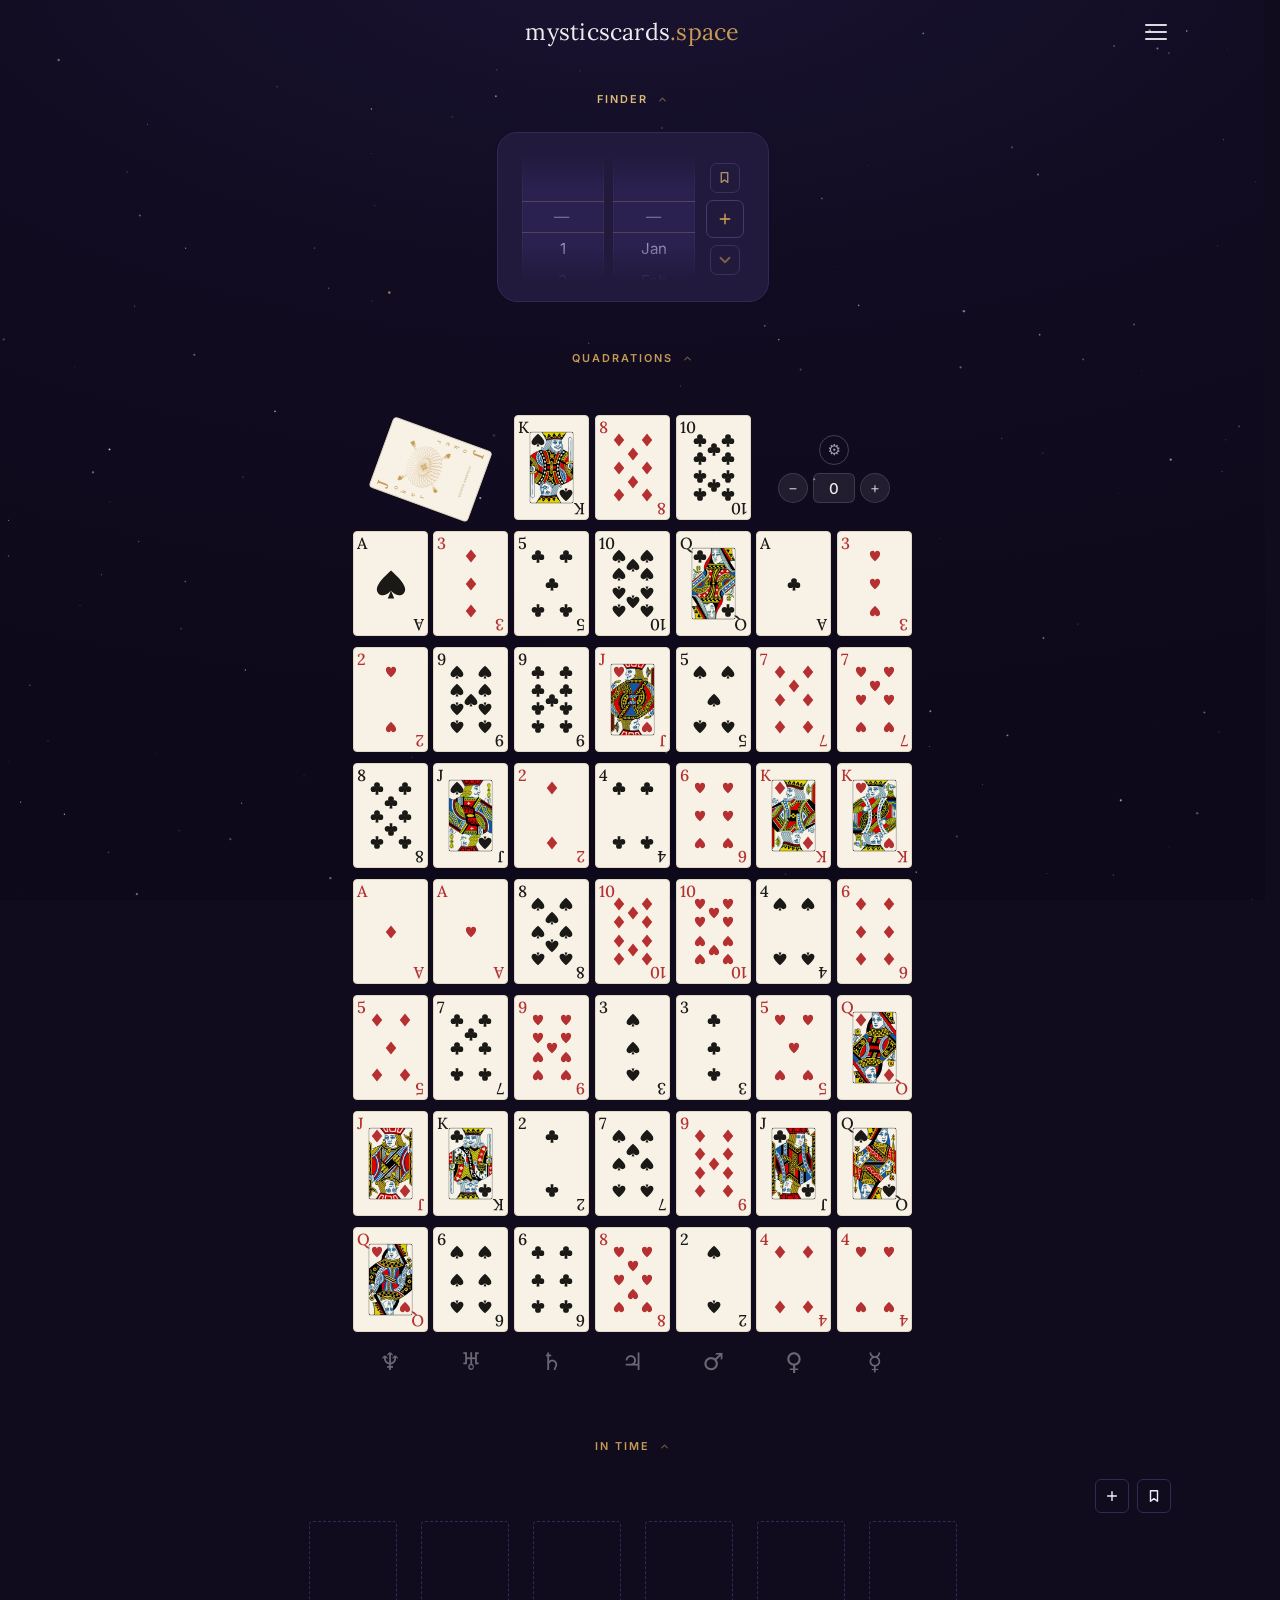
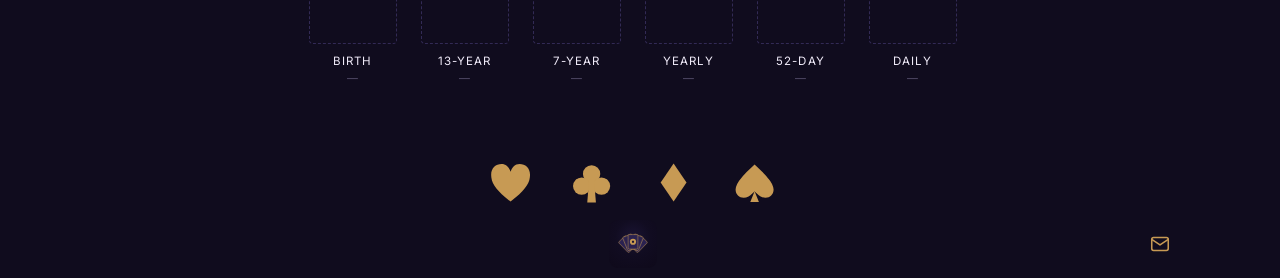
==== commit 2c7bd894: "v2.2" ====
--- a/cardsoflife.html
+++ b/cardsoflife.html
@@ -20,7 +20,7 @@
   <meta property="og:url" content="https://mysticscards.space/cardsoflife.html" />
   <meta property="og:image" content="https://mysticscards.space/assets/og-image.png" />
   <meta name="twitter:card" content="summary" />
-  <meta name="version" content="1.60" />
+  <meta name="version" content="1.63" />
   <link rel="canonical" href="https://mysticscards.space/cardsoflife.html" />
   <link rel="stylesheet" href="css/site.css" />
   <link rel="stylesheet" href="css/cardsoflife.css" />
--- a/css/cardsoflife.css
+++ b/css/cardsoflife.css
@@ -1150,20 +1150,40 @@
          whose border-bottom already separates it (the body between them is
          hidden). */
     }
-    /* Standard card popups get ONE fixed height, so a card whose dates line
-       wraps to a second row no longer makes a taller box than a single-row one,
-       and the Joker (long note, now scrolled) matches too. 430px comfortably
-       fits the tallest normal case (2-row dates + the seven Life Script cards);
-       shorter cards leave only a few px of slack in the scroll region. In Time
-       period popups keep their own taller shell + scrolling body. */
-    .ccard-popup { height: 430px; }
-    .ccard-popup.cc-period { height: 460px; }
+    /* Standard card popups target ONE height (430px) so a card whose dates line
+       wraps to a second row doesn't make a taller box than a single-row one, and
+       the Joker (long note, scrolled) matches too. It's a FLOOR (min-height), not
+       a fixed height, so a smaller window than a maximised browser — e.g. an
+       installed-app window, or one where a browser/OS minimum-font-size enlarges
+       the labels — lets the box GROW to show the full Life Script instead of
+       clipping it (up to the 88vh cap from site.css). Normal windows still settle
+       at 430px, so the uniform look is preserved. In Time period popups keep
+       their own taller floor + scrolling body. */
+    .ccard-popup { height: auto; min-height: 430px; }
+    .ccard-popup.cc-period { min-height: 460px; }
     .ccard-life-script h4 {
       font-size: .6rem; font-weight: 600; letter-spacing: .14em;
       text-transform: uppercase; color: var(--muted);
       text-align: center; margin: 0 0 .6rem;
     }
+    /* Container so the labels (and glyphs) can size in cqw — i.e. proportional
+       to the popup/card width — instead of a fixed size that only happens to fit
+       at one width. */
+    .ccard-life-script { container-type: inline-size; }
     .ccard-life-script .ls-grid { max-width: 340px; margin: 0 auto; }
+    /* Planet label + glyph scale WITH the card width (cqw), clamped readable, so
+       a narrower popup shrinks them to fit rather than clipping. Each label is
+       also locked inside its own column and capped to the card width: if a
+       browser/OS minimum-font-size (common in installed PWAs) forces it larger
+       than that floor allows, it clips with an ellipsis in its own lane —
+       NEP…, URA… — rather than colliding with its neighbours. */
+    .ccard-life-script .ls-col { min-width: 0; overflow: hidden; }
+    .ccard-life-script .ls-planet { font-size: clamp(.72rem, 4cqw, 1rem); }
+    .ccard-life-script .ls-planet-name {
+      font-size: clamp(.4rem, 2.3cqw, .56rem);
+      max-width: 100%; white-space: nowrap;
+      overflow: hidden; text-overflow: ellipsis; letter-spacing: .02em;
+    }
 
     /* ── Relationship life-script connections ──── */
     /* One mini life-script grid per direction found (the partner's card lit
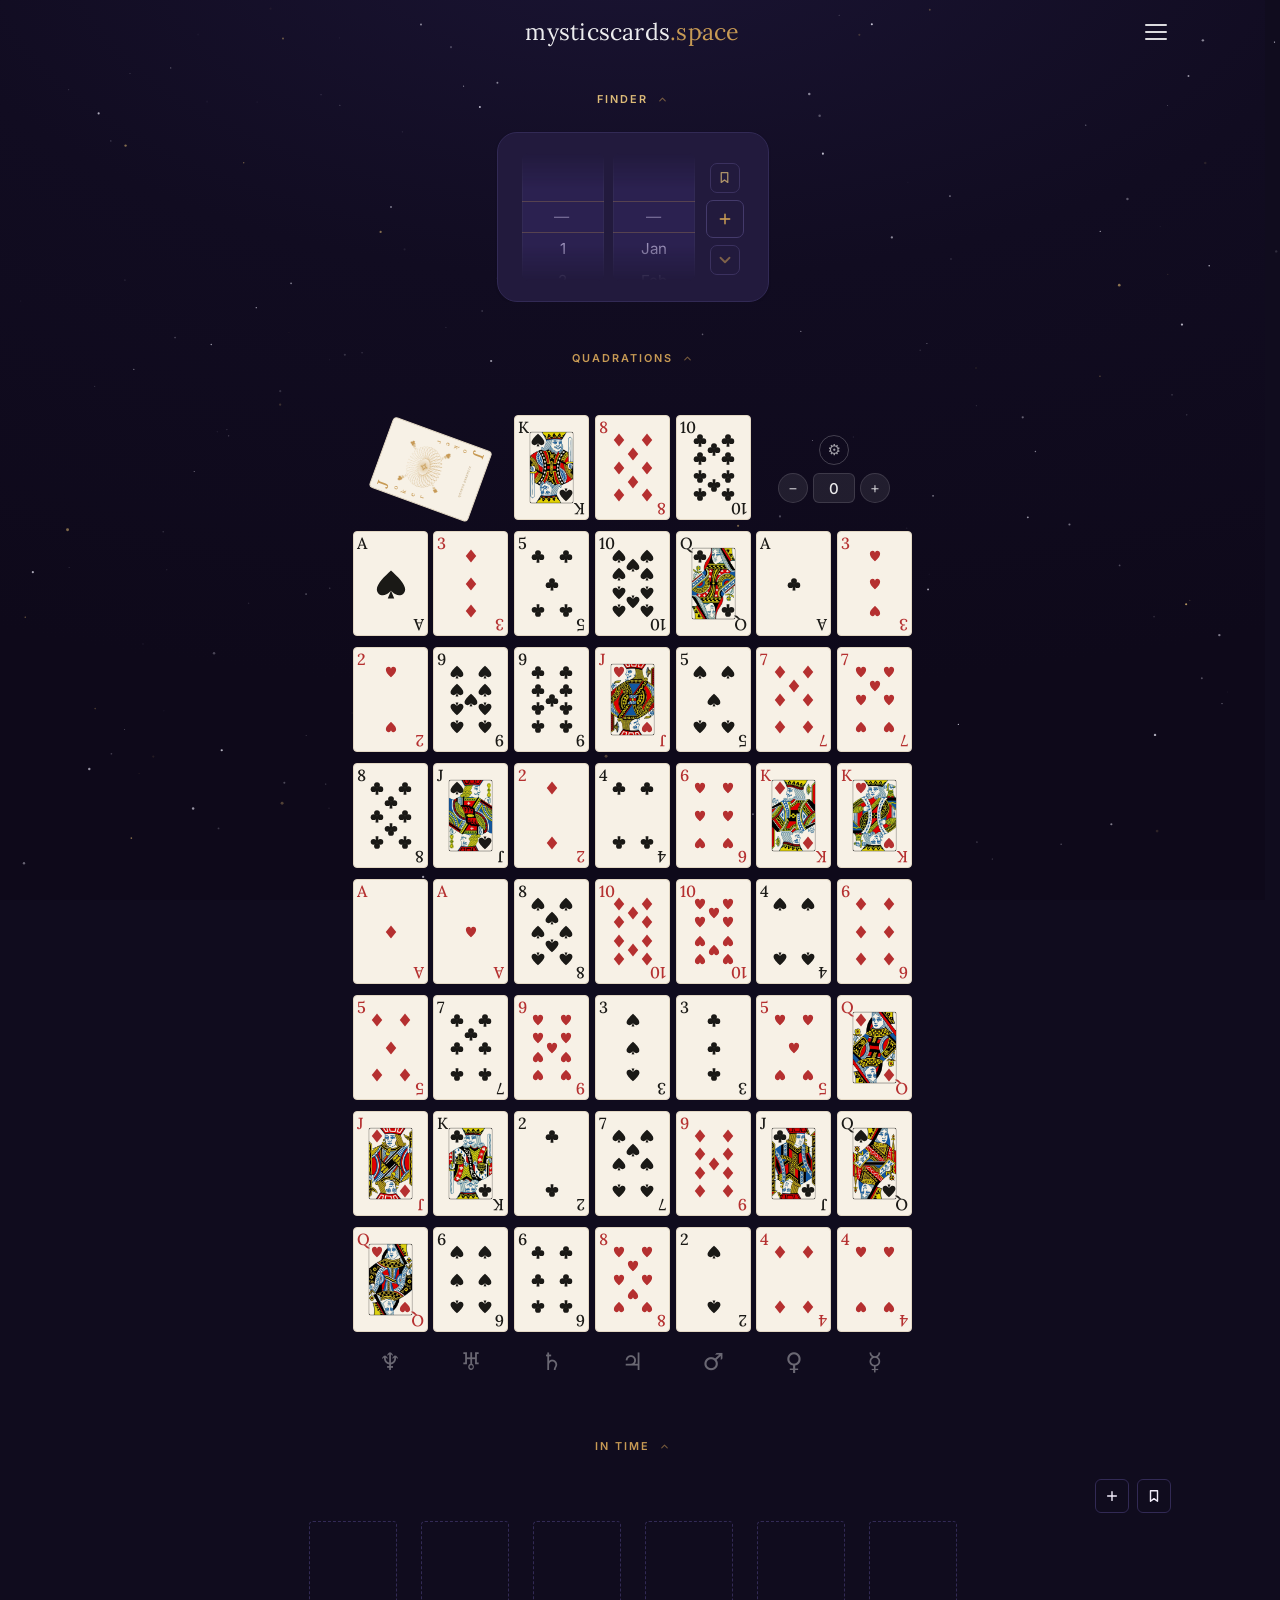
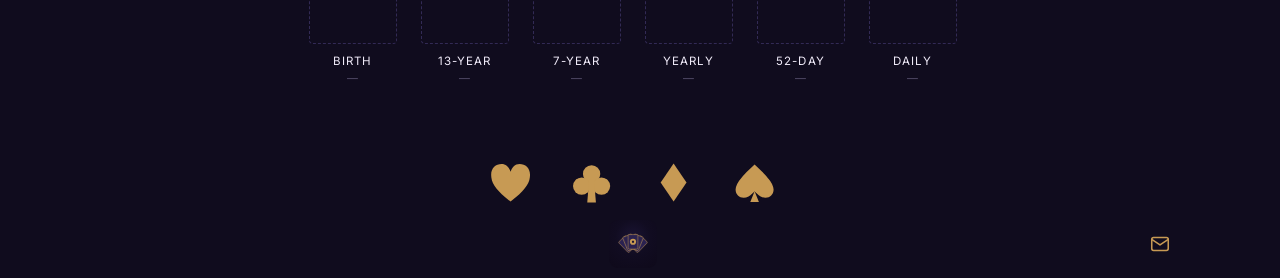
==== commit 70d40070: "v2.2" ====
--- a/cardsoflife.html
+++ b/cardsoflife.html
@@ -20,7 +20,7 @@
   <meta property="og:url" content="https://mysticscards.space/cardsoflife.html" />
   <meta property="og:image" content="https://mysticscards.space/assets/og-image.png" />
   <meta name="twitter:card" content="summary" />
-  <meta name="version" content="1.63" />
+  <meta name="version" content="1.64" />
   <link rel="canonical" href="https://mysticscards.space/cardsoflife.html" />
   <link rel="stylesheet" href="css/site.css" />
   <link rel="stylesheet" href="css/cardsoflife.css" />
--- a/css/cardsoflife.css
+++ b/css/cardsoflife.css
@@ -1159,8 +1159,19 @@
        clipping it (up to the 88vh cap from site.css). Normal windows still settle
        at 430px, so the uniform look is preserved. In Time period popups keep
        their own taller floor + scrolling body. */
-    .ccard-popup { height: auto; min-height: 430px; }
-    .ccard-popup.cc-period { min-height: 460px; }
+    .ccard-popup { height: 430px; }
+    .ccard-popup.cc-period { height: 460px; }
+    /* Installed PWA (standalone / WCO / etc.): a browser or OS minimum-font-size
+       enlarges the small header text (dates, subtitle, planets, displacement),
+       so the SAME card needs more height than in a normal browser tab — a fixed
+       430px would clip it there. Give the popup a taller fixed size in app mode
+       so every popup is still identical AND nothing is cut off; the browser keeps
+       the compact 430/460. The Life Script region (flex + overflow) absorbs the
+       header difference and scrolls the Joker's note, so all popups match. */
+    @media (display-mode: standalone), (display-mode: window-controls-overlay),
+           (display-mode: minimal-ui), (display-mode: fullscreen) {
+      .ccard-popup, .ccard-popup.cc-period { height: 515px; }
+    }
     .ccard-life-script h4 {
       font-size: .6rem; font-weight: 600; letter-spacing: .14em;
       text-transform: uppercase; color: var(--muted);
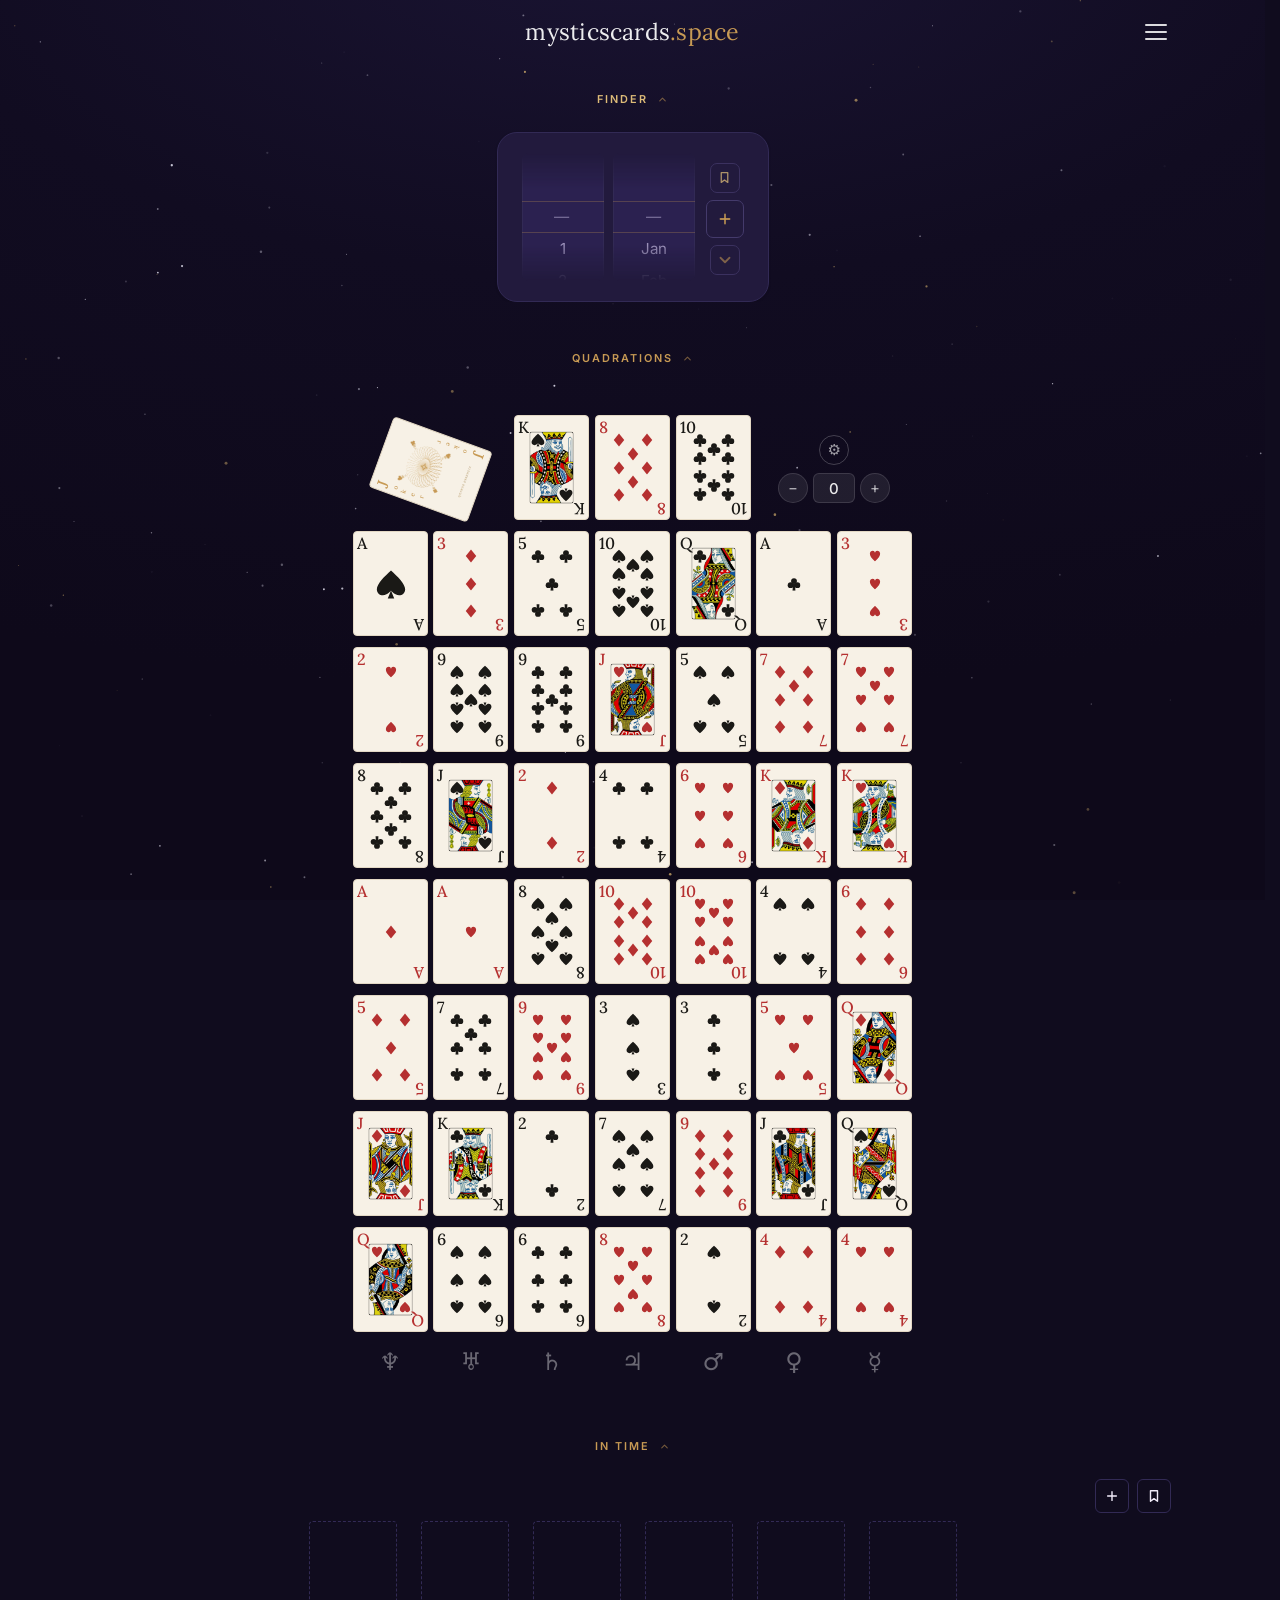
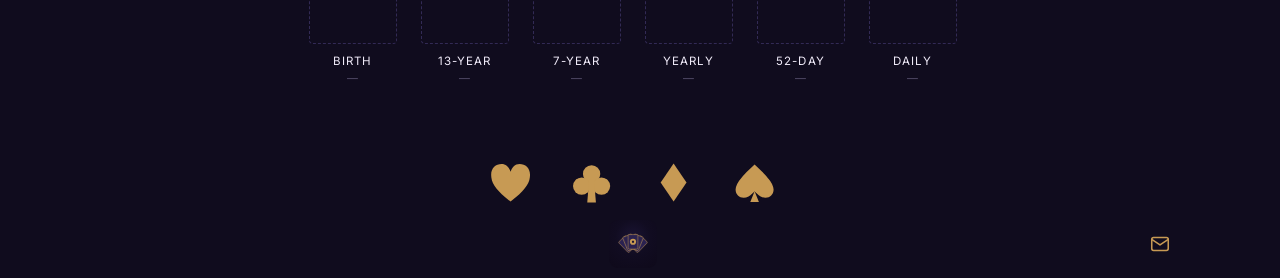
==== commit 29fef0f0: "v2.3" ====
--- a/cardsoflife.html
+++ b/cardsoflife.html
@@ -20,7 +20,7 @@
   <meta property="og:url" content="https://mysticscards.space/cardsoflife.html" />
   <meta property="og:image" content="https://mysticscards.space/assets/og-image.png" />
   <meta name="twitter:card" content="summary" />
-  <meta name="version" content="1.64" />
+  <meta name="version" content="1.67" />
   <link rel="canonical" href="https://mysticscards.space/cardsoflife.html" />
   <link rel="stylesheet" href="css/site.css" />
   <link rel="stylesheet" href="css/cardsoflife.css" />
@@ -428,6 +428,11 @@
             <button type="button" class="q-switch" id="qDisp" role="switch" aria-checked="false"
                     aria-label="Show displacements" onclick="qToggleDisplace()"><span class="q-switch-knob"></span></button>
           </div>
+          <div class="q-setting-row">
+            <span class="q-setting-label">Read left to right</span>
+            <button type="button" class="q-switch" id="qLtr" role="switch" aria-checked="false"
+                    aria-label="Read left to right" onclick="qToggleReadDir()"><span class="q-switch-knob"></span></button>
+          </div>
           <div class="q-setting-row q-setting-row--size">
             <span class="q-setting-label">Card size</span>
             <div class="q-size-row" role="group" aria-label="Card size">
--- a/css/cardsoflife.css
+++ b/css/cardsoflife.css
@@ -1118,10 +1118,14 @@
       font-family: var(--serif); font-style: italic;
       font-size: .9rem; line-height: 1.7;
       color: var(--text-secondary);
-      padding: .75rem 1rem;
-      background: var(--gold-light);
-      border-radius: var(--r-sm);
-    }
+      /* Sits directly on the popup ground — no fill/rounding. The horizontal
+         inset comes from the wrapper (.ccard-life-script padding), so the note
+         aligns with the rest of the popup text. */
+      padding: 0;
+      text-align: center;
+    }
+    /* Joker popup drops the "Life Script" heading (the note isn't a life script). */
+    .ccard-life-script.ls-is-joker h4 { display: none; }
 
     @media (max-width: 700px) {
       .ls-grid { gap: .3rem; }
@@ -1150,17 +1154,16 @@
          whose border-bottom already separates it (the body between them is
          hidden). */
     }
-    /* Standard card popups target ONE height (430px) so a card whose dates line
+    /* Standard card popups target ONE height (450px) so a card whose dates line
        wraps to a second row doesn't make a taller box than a single-row one, and
-       the Joker (long note, scrolled) matches too. It's a FLOOR (min-height), not
-       a fixed height, so a smaller window than a maximised browser — e.g. an
-       installed-app window, or one where a browser/OS minimum-font-size enlarges
-       the labels — lets the box GROW to show the full Life Script instead of
-       clipping it (up to the 88vh cap from site.css). Normal windows still settle
-       at 430px, so the uniform look is preserved. In Time period popups keep
-       their own taller floor + scrolling body. */
-    .ccard-popup { height: 430px; }
-    .ccard-popup.cc-period { height: 460px; }
+       the Joker (long note, scrolled) matches too. The dates line itself now
+       reserves a constant 2-line height (see .ccard-dates min-height below), so
+       the header is the same height on every card and the Life Script always
+       lands in the same place, fully visible without scrolling — the box height
+       here just gives that reserved layout room to breathe. In Time period
+       popups keep their own taller size + scrolling body. */
+    .ccard-popup { height: 450px; }
+    .ccard-popup.cc-period { height: 480px; }
     /* Installed PWA (standalone / WCO / etc.): a browser or OS minimum-font-size
        enlarges the small header text (dates, subtitle, planets, displacement),
        so the SAME card needs more height than in a normal browser tab — a fixed
@@ -1170,7 +1173,7 @@
        header difference and scrolls the Joker's note, so all popups match. */
     @media (display-mode: standalone), (display-mode: window-controls-overlay),
            (display-mode: minimal-ui), (display-mode: fullscreen) {
-      .ccard-popup, .ccard-popup.cc-period { height: 515px; }
+      .ccard-popup, .ccard-popup.cc-period { height: 535px; }
     }
     .ccard-life-script h4 {
       font-size: .6rem; font-weight: 600; letter-spacing: .14em;
@@ -1339,6 +1342,31 @@
       font-size: 1em; min-width: 0; padding: 0 2px; border-radius: var(--r-sm);
     }
     #crownControls .q-mode-current { font-size: clamp(.5rem, 9cqw, .62rem); }
+
+    /* ── Reading direction (settings: "Read left to right") ──────────
+       The spread is authored right-to-left (seat DOM order runs col 6→0, so
+       position 0 — the first card read — sits at the RIGHT of each row).
+       Toggling .q-ltr on #annualGrid mirrors the whole board with grid
+       `direction: rtl`: auto-placement now flows right→left, so the same DOM
+       order lands position 0 at the LEFT. The planet column labels are
+       emitted in the same 6→0 order, so they mirror with (and stay under)
+       their columns for free. Seats/labels get `direction: ltr` back so the
+       cards' own text and the ghost-chip row lay out normally — only the
+       grid PLACEMENT mirrors. */
+    .spread-grid.q-ltr { direction: rtl; }
+    .spread-grid.q-ltr .sl-seat,
+    .spread-grid.q-ltr .planet-col-label { direction: ltr; }
+    /* Crown row: the three crown seats mirror with the board (49·50·51 now
+       reads left→right), but the two bookend host cells are chrome, not part
+       of the reading — the Joker stays LEFT and the gear + age wheel stay
+       RIGHT. The row resets to ltr and `order` re-sequences its auto-placed
+       children (DOM order is joker, 51, 50, 49, controls). */
+    .spread-grid.q-ltr .crown-row { direction: ltr; }
+    .spread-grid.q-ltr .crown-row .crown-joker { order: 0; }
+    .spread-grid.q-ltr .crown-row .sl-seat[data-pos="49"] { order: 1; }
+    .spread-grid.q-ltr .crown-row .sl-seat[data-pos="50"] { order: 2; }
+    .spread-grid.q-ltr .crown-row .sl-seat[data-pos="51"] { order: 3; }
+    .spread-grid.q-ltr .crown-row .crown-controls { order: 4; }
 
     /* Spread grid */
     .spread-wrap { overflow-x: auto; padding: 1rem 0; -webkit-overflow-scrolling: touch; flex: 1; min-width: 0; display: flex; justify-content: center; }
@@ -1752,6 +1780,14 @@
     .ccard-dates {
       font-size: .6rem; letter-spacing: .06em; color: var(--muted);
       margin-top: .3rem;
+      line-height: 1.5;
+      /* Reserve a constant height for the worst-case (2-line) dates value so a
+         card with many birthdays (e.g. King of Hearts, 6 dates) keeps the SAME
+         header height as a single-date card (e.g. Ace of Hearts). The Life
+         Script below then always lands in the same place and is never pushed
+         down or scrolled. em here is relative to this element's .6rem, so 3em =
+         two lines at line-height 1.5. */
+      min-height: 3em;
     }
     /* Planet + displacement lines inside the header info block */
     .ccard-planets { font-size: .62rem; letter-spacing: .08em; color: var(--muted); margin-top: .25rem; }
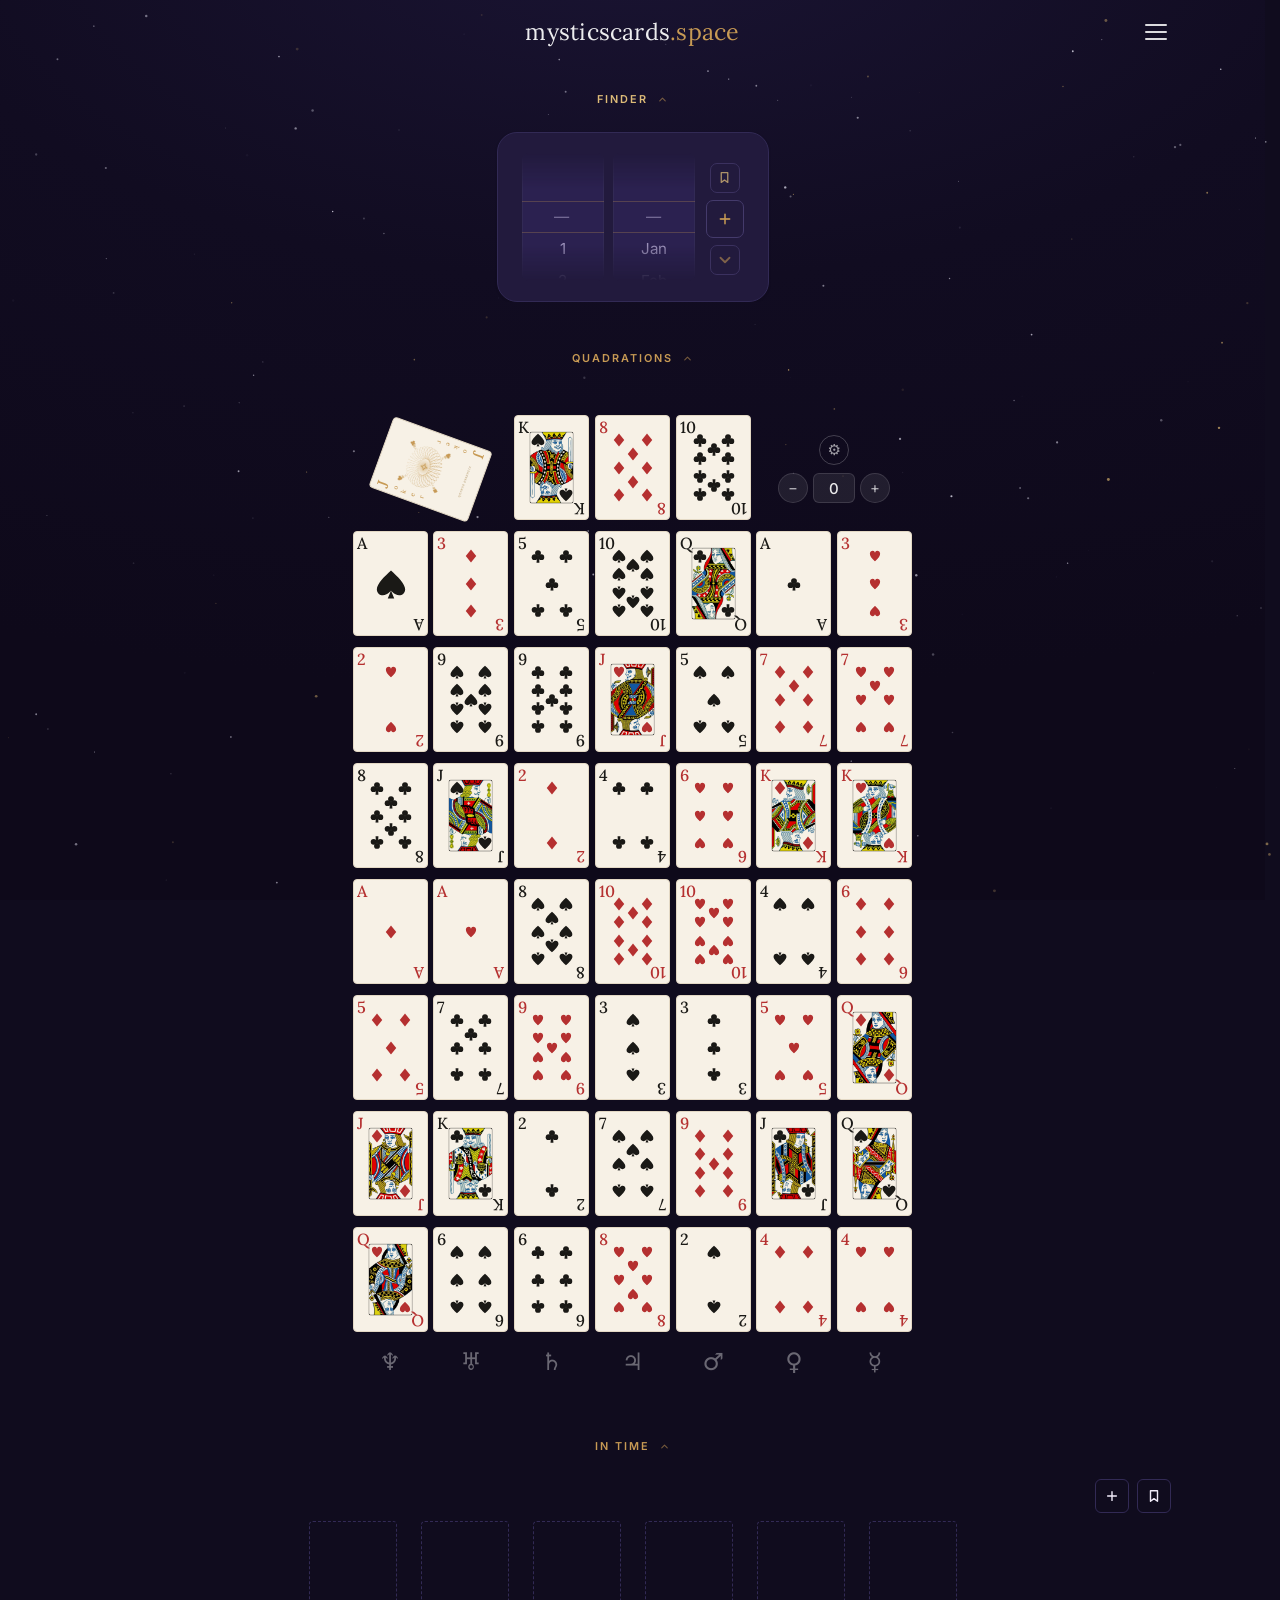
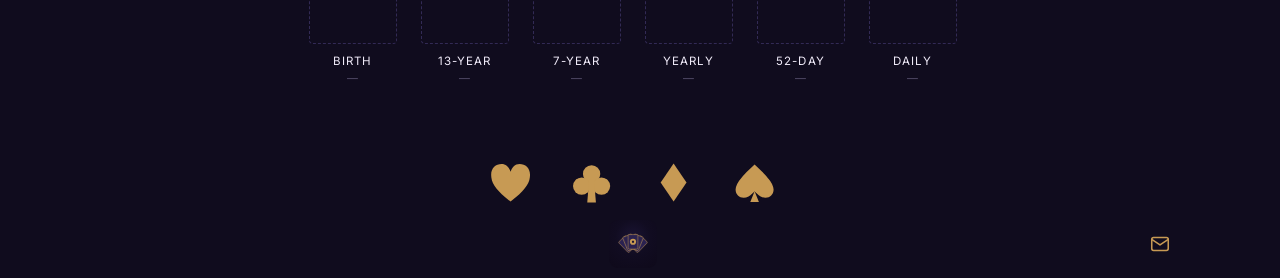
==== commit cca3f2e6: "v2.3" ====
--- a/cardsoflife.html
+++ b/cardsoflife.html
@@ -20,7 +20,7 @@
   <meta property="og:url" content="https://mysticscards.space/cardsoflife.html" />
   <meta property="og:image" content="https://mysticscards.space/assets/og-image.png" />
   <meta name="twitter:card" content="summary" />
-  <meta name="version" content="1.67" />
+  <meta name="version" content="1.70" />
   <link rel="canonical" href="https://mysticscards.space/cardsoflife.html" />
   <link rel="stylesheet" href="css/site.css" />
   <link rel="stylesheet" href="css/cardsoflife.css" />
--- a/css/cardsoflife.css
+++ b/css/cardsoflife.css
@@ -1162,8 +1162,8 @@
        lands in the same place, fully visible without scrolling — the box height
        here just gives that reserved layout room to breathe. In Time period
        popups keep their own taller size + scrolling body. */
-    .ccard-popup { height: 450px; }
-    .ccard-popup.cc-period { height: 480px; }
+    .ccard-popup { height: 476px; }
+    .ccard-popup.cc-period { height: 500px; }
     /* Installed PWA (standalone / WCO / etc.): a browser or OS minimum-font-size
        enlarges the small header text (dates, subtitle, planets, displacement),
        so the SAME card needs more height than in a normal browser tab — a fixed
@@ -1173,7 +1173,7 @@
        header difference and scrolls the Joker's note, so all popups match. */
     @media (display-mode: standalone), (display-mode: window-controls-overlay),
            (display-mode: minimal-ui), (display-mode: fullscreen) {
-      .ccard-popup, .ccard-popup.cc-period { height: 535px; }
+      .ccard-popup, .ccard-popup.cc-period { height: 560px; }
     }
     .ccard-life-script h4 {
       font-size: .6rem; font-weight: 600; letter-spacing: .14em;
@@ -1777,18 +1777,38 @@
       width: 78px; height: 109px; flex-shrink: 0; cursor: default;
     }
     #ccFace:hover { transform: none; box-shadow: none; }
+    /* Dates render as a fixed 3-column grid, one date per cell. With at most 6
+       dates on any card that is at most TWO rows, and the row count depends only
+       on how many dates the card has — never on the rendered text width. That is
+       what makes it identical across a browser tab and the installed desktop
+       webapp (which enforce different small-text sizes): the same card always
+       lays out to the same number of rows everywhere. A constant 2-row min-height
+       (expressed in em, so it scales WITH the text size) keeps every card's
+       header the same height, so the Life Script below never shifts. */
     .ccard-dates {
       font-size: .6rem; letter-spacing: .06em; color: var(--muted);
-      margin-top: .3rem;
-      line-height: 1.5;
-      /* Reserve a constant height for the worst-case (2-line) dates value so a
-         card with many birthdays (e.g. King of Hearts, 6 dates) keeps the SAME
-         header height as a single-date card (e.g. Ace of Hearts). The Life
-         Script below then always lands in the same place and is never pushed
-         down or scrolled. em here is relative to this element's .6rem, so 3em =
-         two lines at line-height 1.5. */
-      min-height: 3em;
-    }
+      margin-top: .35rem;
+      display: grid;
+      grid-template-columns: repeat(4, auto);
+      justify-content: start;
+      align-content: start;
+      column-gap: .55rem; row-gap: .2rem;
+      line-height: 1.4;
+      /* FIXED three-row block — a hard height, not a floor. The date map
+         (solarValue in cardsoflife.js) gives each card 1–12 dates; 12 is the
+         true maximum, which in 4 columns is exactly 3 rows. So this one box
+         holds EVERY card — a 1-date card and a 12-date card occupy the identical
+         space — and the Life Script below NEVER moves. Row count is driven only
+         by how many dates a card has (never by rendered text width), so a
+         browser tab and the installed desktop webapp lay out the same. Height is
+         in rem (root-relative → consistent across devices); overflow:hidden +
+         align-content:start pin the rows to the top. Nothing is clipped: 12
+         dates fill the three rows exactly. Row height .84rem = 1.4 × .6rem. */
+      height: calc(3 * .84rem + 2 * .2rem);
+      overflow: hidden;
+      box-sizing: content-box;
+    }
+    .cc-date { white-space: nowrap; }
     /* Planet + displacement lines inside the header info block */
     .ccard-planets { font-size: .62rem; letter-spacing: .08em; color: var(--muted); margin-top: .25rem; }
     .ccard-displace { font-size: .62rem; letter-spacing: .06em; color: var(--muted); margin-top: .15rem; }
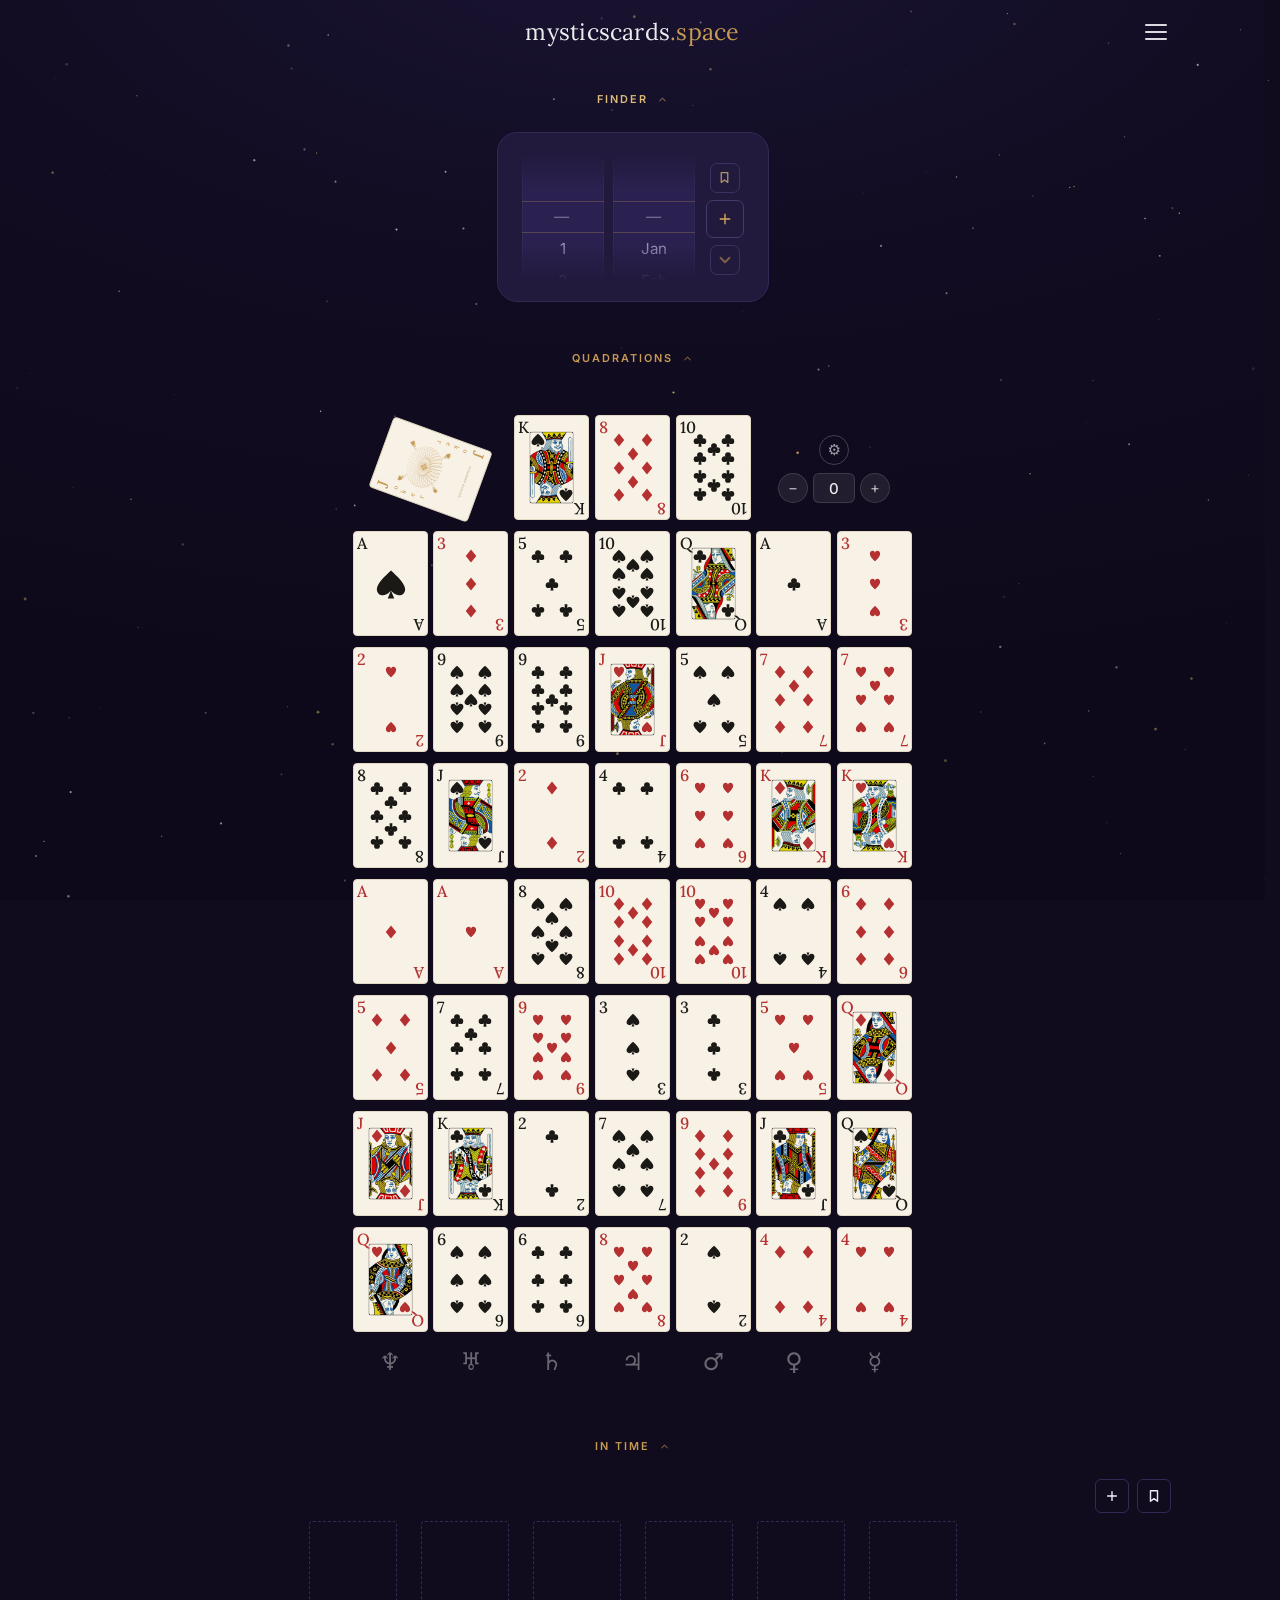
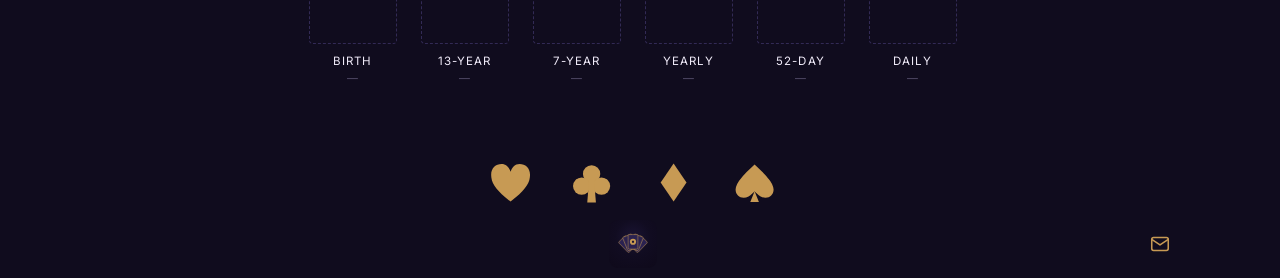
==== commit f64ef536: "v2.3" ====
--- a/cardsoflife.html
+++ b/cardsoflife.html
@@ -20,7 +20,7 @@
   <meta property="og:url" content="https://mysticscards.space/cardsoflife.html" />
   <meta property="og:image" content="https://mysticscards.space/assets/og-image.png" />
   <meta name="twitter:card" content="summary" />
-  <meta name="version" content="1.70" />
+  <meta name="version" content="1.71" />
   <link rel="canonical" href="https://mysticscards.space/cardsoflife.html" />
   <link rel="stylesheet" href="css/site.css" />
   <link rel="stylesheet" href="css/cardsoflife.css" />
--- a/css/cardsoflife.css
+++ b/css/cardsoflife.css
@@ -1794,21 +1794,18 @@
       align-content: start;
       column-gap: .55rem; row-gap: .2rem;
       line-height: 1.4;
-      /* FIXED three-row block — a hard height, not a floor. The date map
-         (solarValue in cardsoflife.js) gives each card 1–12 dates; 12 is the
-         true maximum, which in 4 columns is exactly 3 rows. So this one box
-         holds EVERY card — a 1-date card and a 12-date card occupy the identical
-         space — and the Life Script below NEVER moves. Row count is driven only
-         by how many dates a card has (never by rendered text width), so a
-         browser tab and the installed desktop webapp lay out the same. Height is
-         in rem (root-relative → consistent across devices); overflow:hidden +
-         align-content:start pin the rows to the top. Nothing is clipped: 12
-         dates fill the three rows exactly. Row height .84rem = 1.4 × .6rem. */
-      height: calc(3 * .84rem + 2 * .2rem);
-      overflow: hidden;
-      box-sizing: content-box;
+      /* The grid ALWAYS holds 12 cells (js pads the empty ones), so it is always
+         exactly 3 rows of 4. The block therefore sizes ITSELF to three rows of
+         the real rendered text — a constant height for every card (so the Life
+         Script below never moves) that can never clip a row at any font size.
+         An earlier fixed px/rem height clipped the bottom row in the installed
+         desktop webapp, which renders this small text larger than a browser tab;
+         self-sizing to the actual text removes that failure mode entirely. */
     }
     .cc-date { white-space: nowrap; }
+    /* Padding cells hold a non-breaking space so their grid row stays a full line
+       tall — a card with only a few dates still reserves all three rows. */
+    .cc-date-pad::before { content: "\00a0"; }
     /* Planet + displacement lines inside the header info block */
     .ccard-planets { font-size: .62rem; letter-spacing: .08em; color: var(--muted); margin-top: .25rem; }
     .ccard-displace { font-size: .62rem; letter-spacing: .06em; color: var(--muted); margin-top: .15rem; }
